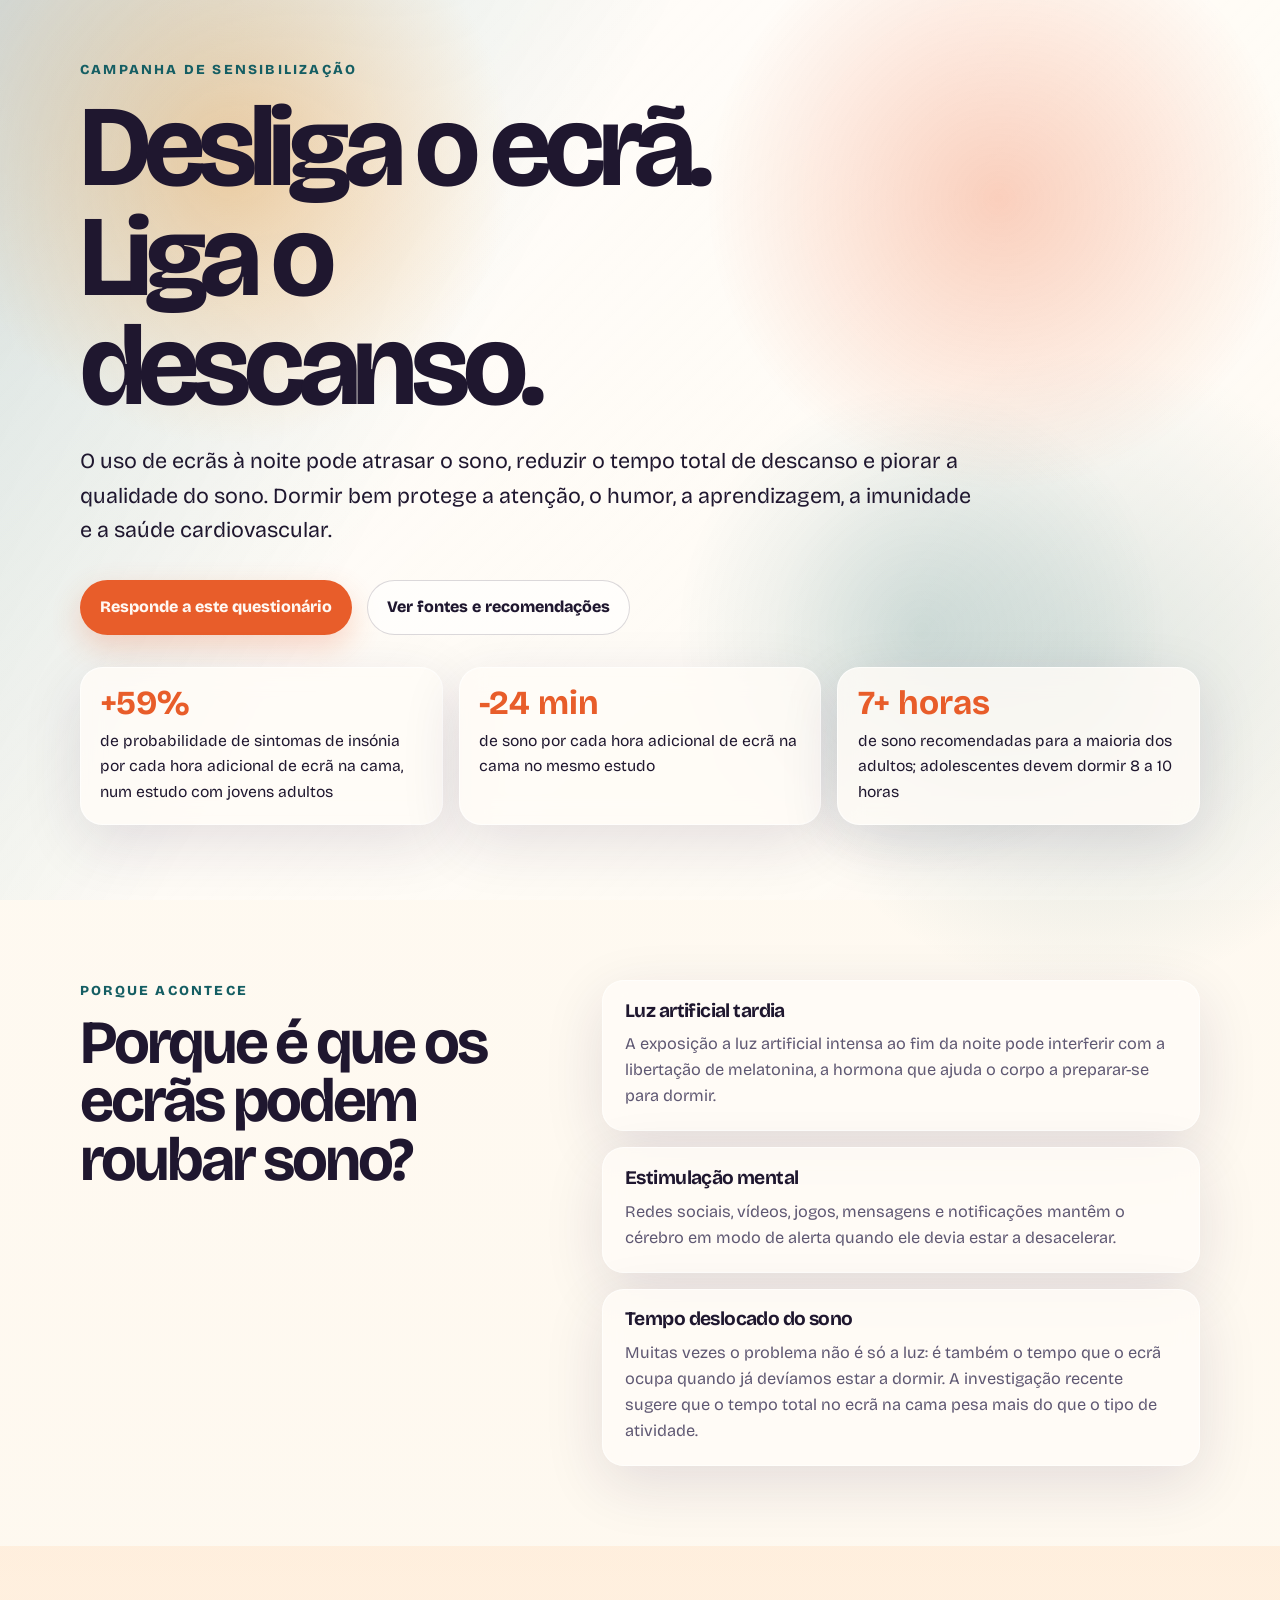
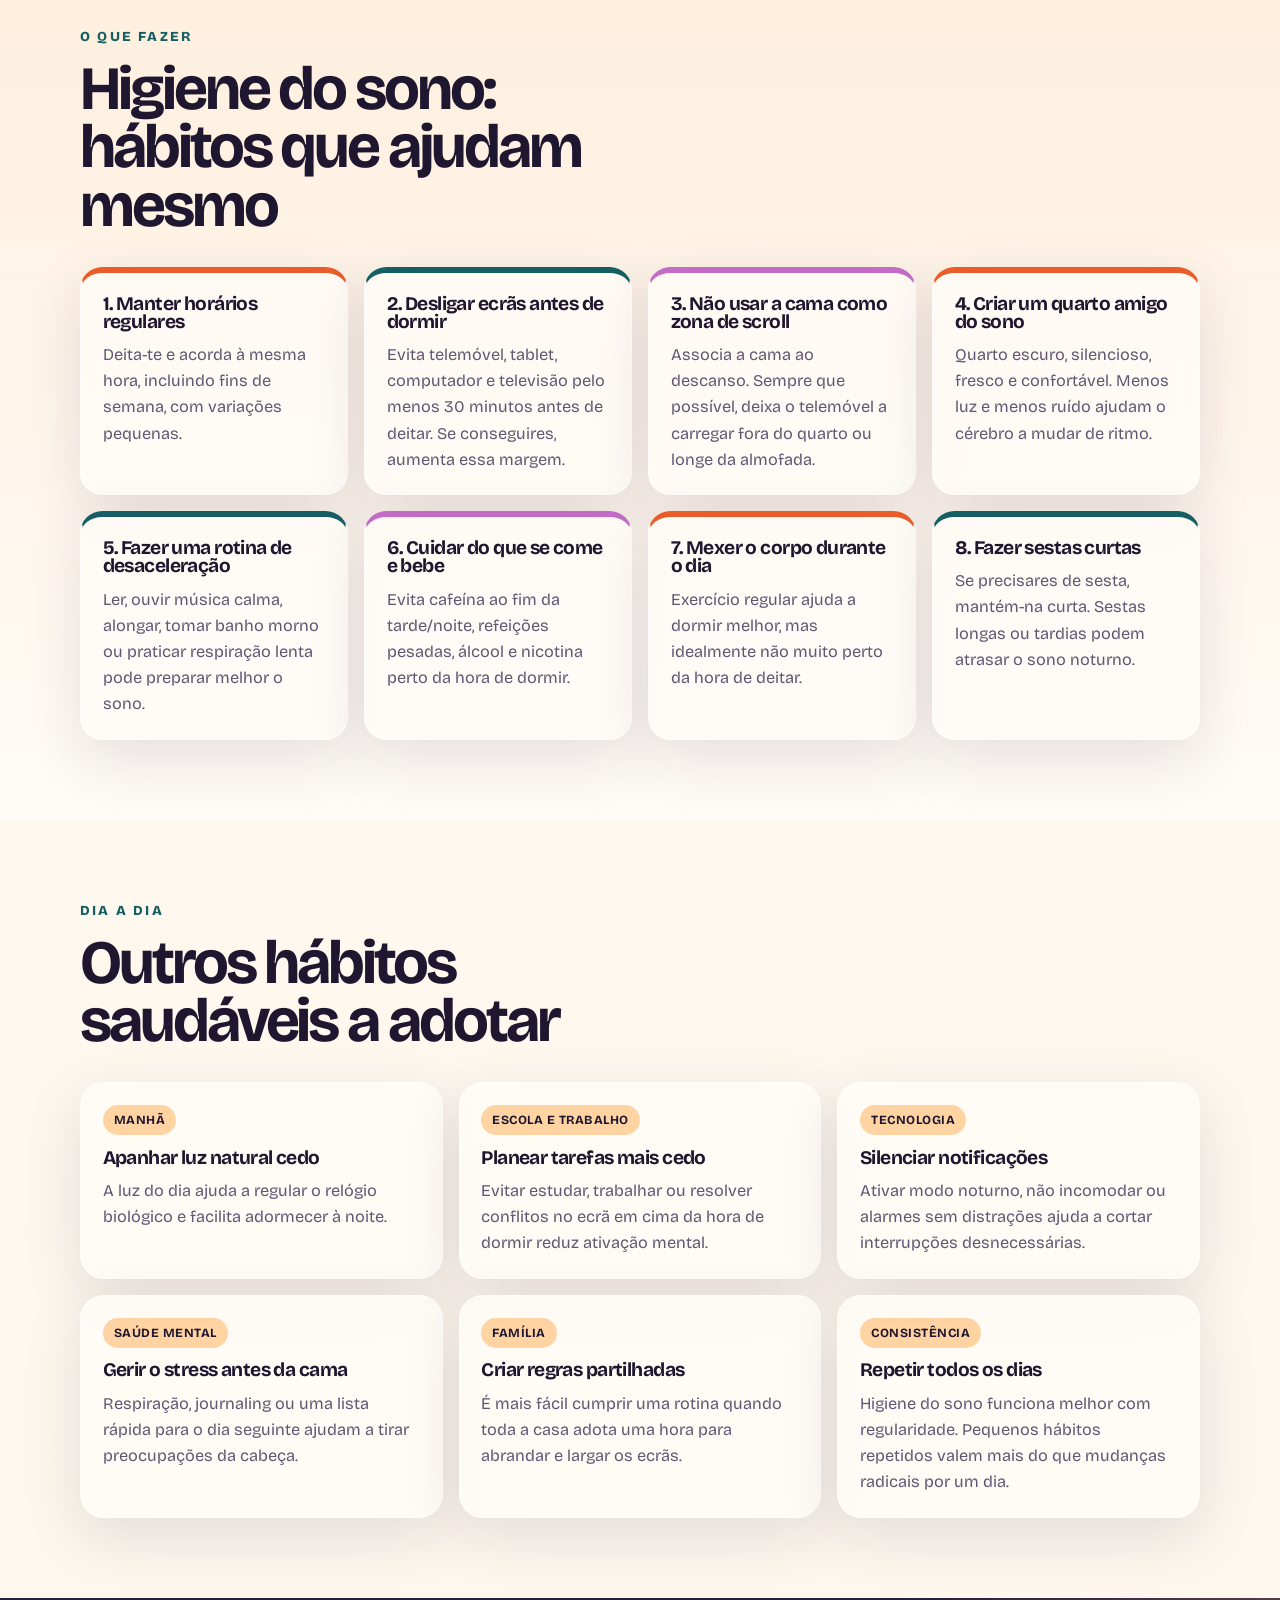
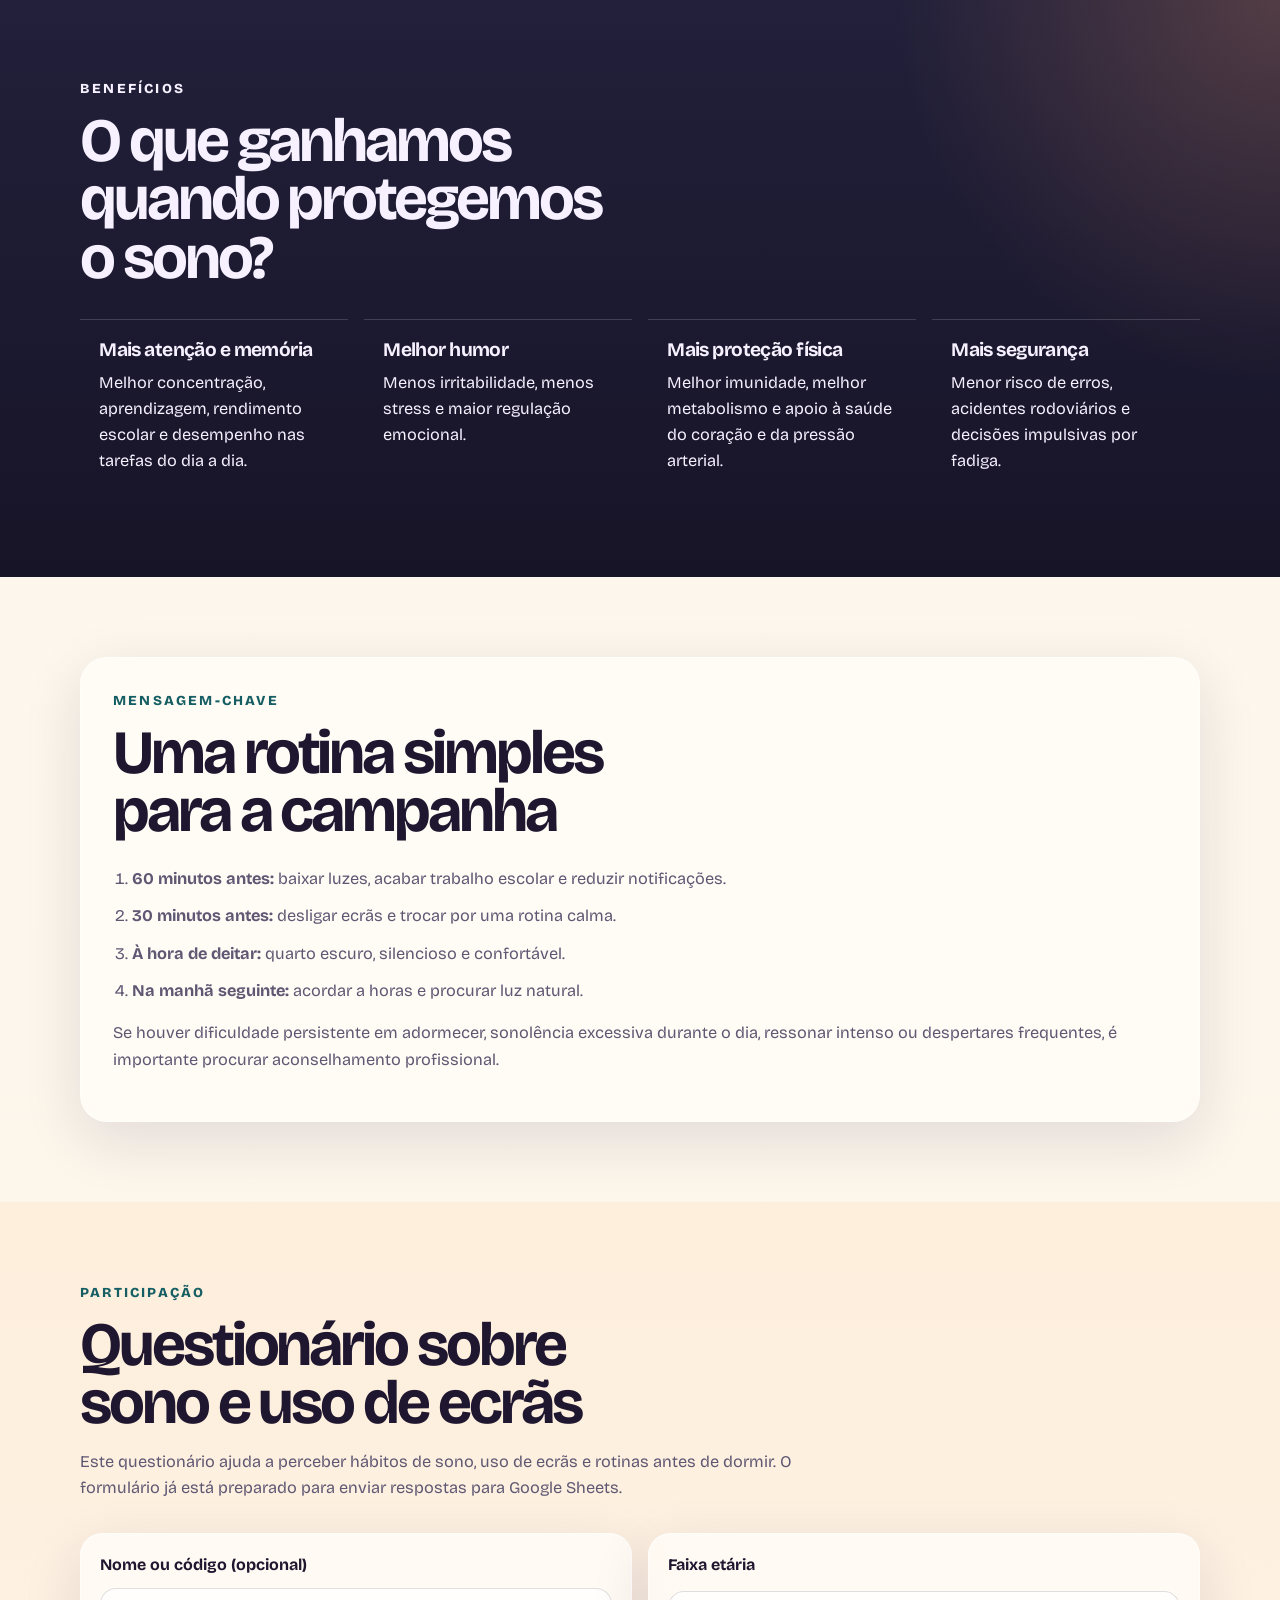
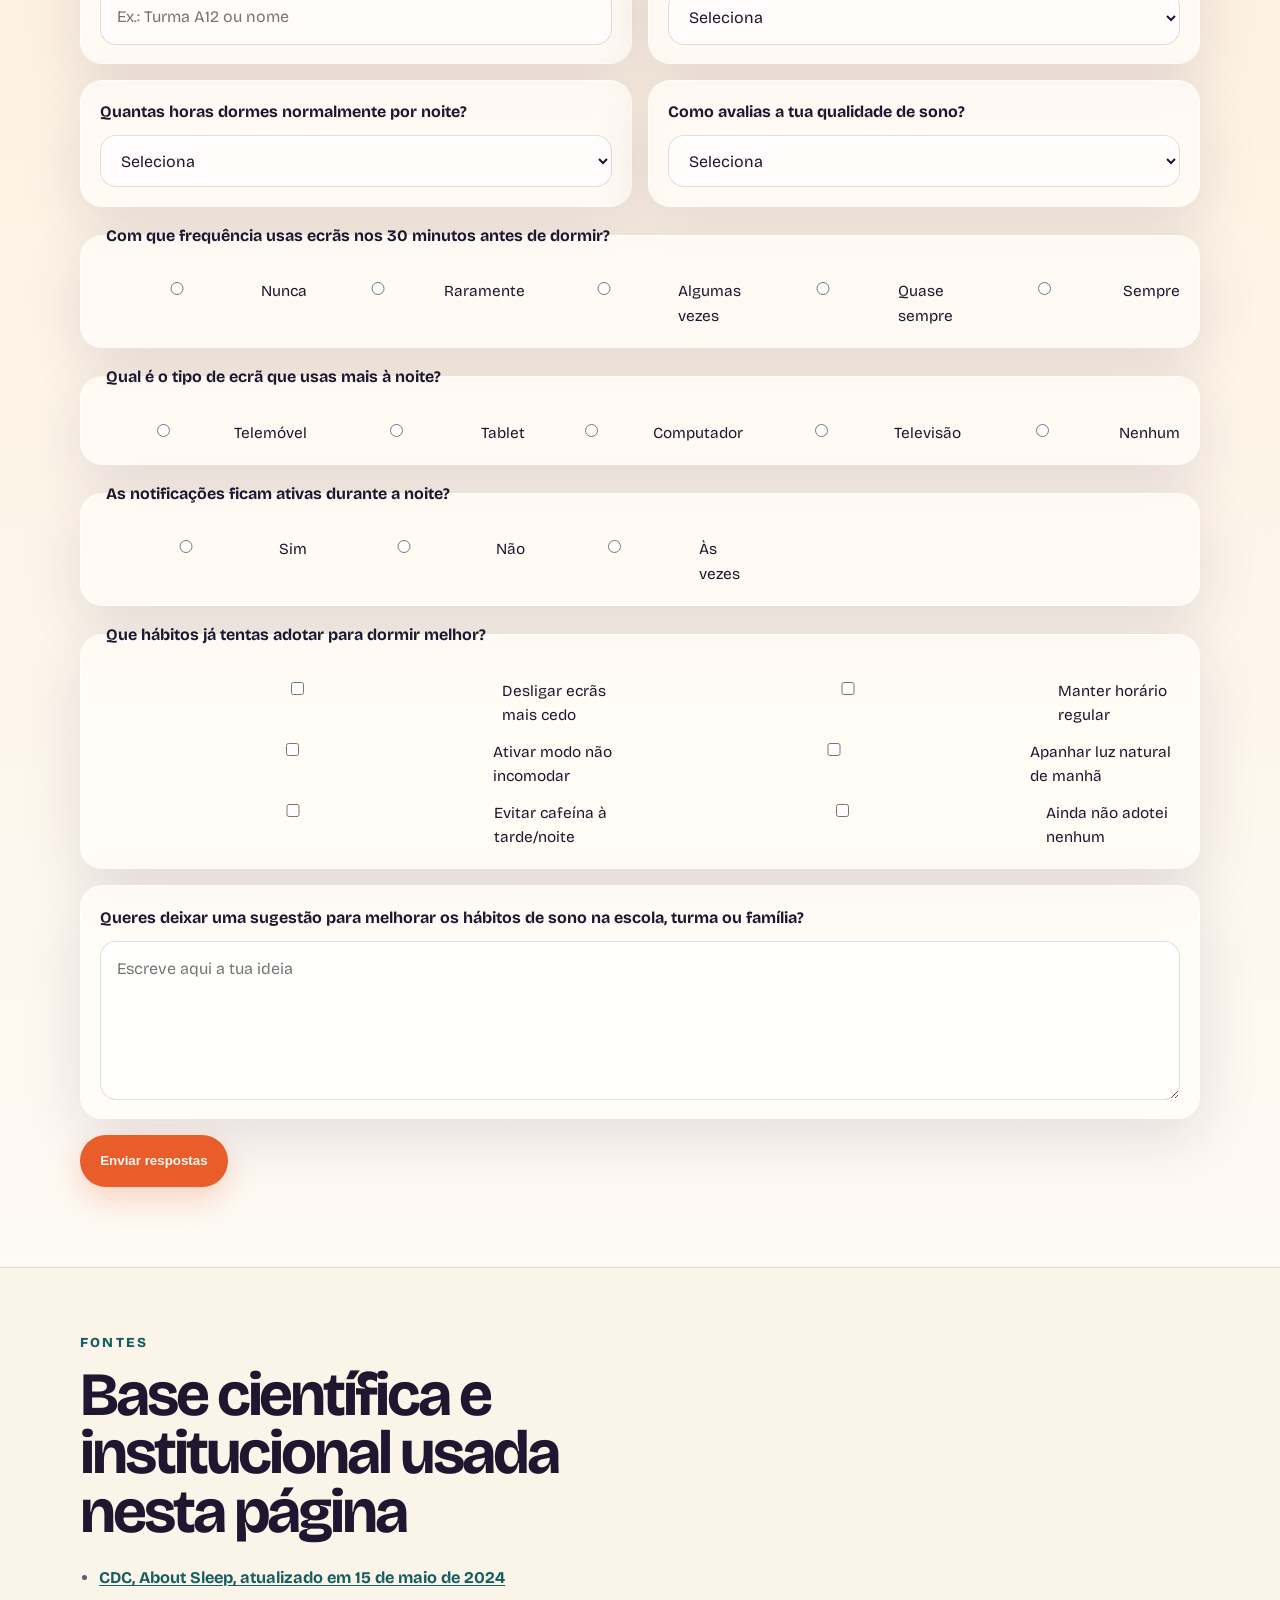
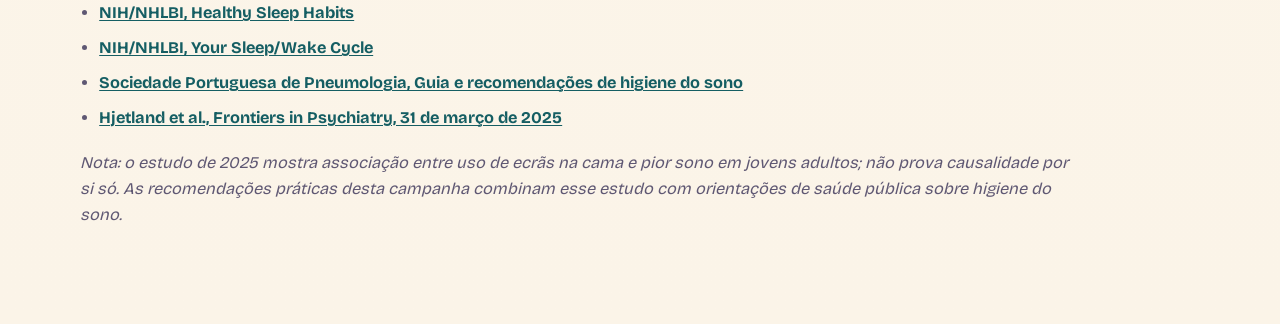
==== index.html @ 8bb9cab8 "Add files via upload" ====
<!DOCTYPE html>
<html lang="pt-PT">
<head>
  <meta charset="UTF-8">
  <meta name="viewport" content="width=device-width, initial-scale=1.0">
  <title>Privação do Sono e Uso de Ecrãs</title>
  <link rel="preconnect" href="https://fonts.googleapis.com">
  <link rel="preconnect" href="https://fonts.gstatic.com" crossorigin>
  <link href="https://fonts.googleapis.com/css2?family=Bricolage+Grotesque:wght@400;500;700;800&family=Source+Serif+4:opsz,wght@8..60,400;8..60,600&display=swap" rel="stylesheet">
  <link rel="stylesheet" href="./styles.css">
</head>
<body>
  <header class="hero">
    <div class="hero__mesh" aria-hidden="true"></div>
    <div class="wrap hero__content">
      <p class="eyebrow">Campanha de Sensibilização</p>
      <h1>Desliga o ecrã. Liga o descanso.</h1>
      <p class="hero__lead">
        O uso de ecrãs à noite pode atrasar o sono, reduzir o tempo total de descanso e piorar a qualidade do sono.
        Dormir bem protege a atenção, o humor, a aprendizagem, a imunidade e a saúde cardiovascular.
      </p>
      <div class="hero__actions">
        <a class="button button--primary" href="#questionario">Responde a este questionário</a>
        <a class="button button--ghost" href="#fontes">Ver fontes e recomendações</a>
      </div>
      <div class="hero__stats">
        <article>
          <strong>+59%</strong>
          <span>de probabilidade de sintomas de insónia por cada hora adicional de ecrã na cama, num estudo com jovens adultos</span>
        </article>
        <article>
          <strong>-24 min</strong>
          <span>de sono por cada hora adicional de ecrã na cama no mesmo estudo</span>
        </article>
        <article>
          <strong>7+ horas</strong>
          <span>de sono recomendadas para a maioria dos adultos; adolescentes devem dormir 8 a 10 horas</span>
        </article>
      </div>
    </div>
  </header>

  <main>
    <section class="section">
      <div class="wrap grid grid--2">
        <div>
          <p class="eyebrow">Porque acontece</p>
          <h2>Porque é que os ecrãs podem roubar sono?</h2>
        </div>
        <div class="stack">
          <div class="note">
            <h3>Luz artificial tardia</h3>
            <p>
              A exposição a luz artificial intensa ao fim da noite pode interferir com a libertação de melatonina,
              a hormona que ajuda o corpo a preparar-se para dormir.
            </p>
          </div>
          <div class="note">
            <h3>Estimulação mental</h3>
            <p>
              Redes sociais, vídeos, jogos, mensagens e notificações mantêm o cérebro em modo de alerta quando ele devia
              estar a desacelerar.
            </p>
          </div>
          <div class="note">
            <h3>Tempo deslocado do sono</h3>
            <p>
              Muitas vezes o problema não é só a luz: é também o tempo que o ecrã ocupa quando já devíamos estar a dormir.
              A investigação recente sugere que o tempo total no ecrã na cama pesa mais do que o tipo de atividade.
            </p>
          </div>
        </div>
      </div>
    </section>

    <section class="section section--tint">
      <div class="wrap">
        <p class="eyebrow">O que fazer</p>
        <h2>Higiene do sono: hábitos que ajudam mesmo</h2>
        <div class="cards">
          <article class="card">
            <h3>1. Manter horários regulares</h3>
            <p>Deita-te e acorda à mesma hora, incluindo fins de semana, com variações pequenas.</p>
          </article>
          <article class="card">
            <h3>2. Desligar ecrãs antes de dormir</h3>
            <p>Evita telemóvel, tablet, computador e televisão pelo menos 30 minutos antes de deitar. Se conseguires, aumenta essa margem.</p>
          </article>
          <article class="card">
            <h3>3. Não usar a cama como zona de scroll</h3>
            <p>Associa a cama ao descanso. Sempre que possível, deixa o telemóvel a carregar fora do quarto ou longe da almofada.</p>
          </article>
          <article class="card">
            <h3>4. Criar um quarto amigo do sono</h3>
            <p>Quarto escuro, silencioso, fresco e confortável. Menos luz e menos ruído ajudam o cérebro a mudar de ritmo.</p>
          </article>
          <article class="card">
            <h3>5. Fazer uma rotina de desaceleração</h3>
            <p>Ler, ouvir música calma, alongar, tomar banho morno ou praticar respiração lenta pode preparar melhor o sono.</p>
          </article>
          <article class="card">
            <h3>6. Cuidar do que se come e bebe</h3>
            <p>Evita cafeína ao fim da tarde/noite, refeições pesadas, álcool e nicotina perto da hora de dormir.</p>
          </article>
          <article class="card">
            <h3>7. Mexer o corpo durante o dia</h3>
            <p>Exercício regular ajuda a dormir melhor, mas idealmente não muito perto da hora de deitar.</p>
          </article>
          <article class="card">
            <h3>8. Fazer sestas curtas</h3>
            <p>Se precisares de sesta, mantém-na curta. Sestas longas ou tardias podem atrasar o sono noturno.</p>
          </article>
        </div>
      </div>
    </section>

    <section class="section">
      <div class="wrap">
        <p class="eyebrow">Dia a dia</p>
        <h2>Outros hábitos saudáveis a adotar</h2>
        <div class="habit-grid">
          <article class="habit">
            <span class="habit__tag">Manhã</span>
            <h3>Apanhar luz natural cedo</h3>
            <p>A luz do dia ajuda a regular o relógio biológico e facilita adormecer à noite.</p>
          </article>
          <article class="habit">
            <span class="habit__tag">Escola e trabalho</span>
            <h3>Planear tarefas mais cedo</h3>
            <p>Evitar estudar, trabalhar ou resolver conflitos no ecrã em cima da hora de dormir reduz ativação mental.</p>
          </article>
          <article class="habit">
            <span class="habit__tag">Tecnologia</span>
            <h3>Silenciar notificações</h3>
            <p>Ativar modo noturno, não incomodar ou alarmes sem distrações ajuda a cortar interrupções desnecessárias.</p>
          </article>
          <article class="habit">
            <span class="habit__tag">Saúde mental</span>
            <h3>Gerir o stress antes da cama</h3>
            <p>Respiração, journaling ou uma lista rápida para o dia seguinte ajudam a tirar preocupações da cabeça.</p>
          </article>
          <article class="habit">
            <span class="habit__tag">Família</span>
            <h3>Criar regras partilhadas</h3>
            <p>É mais fácil cumprir uma rotina quando toda a casa adota uma hora para abrandar e largar os ecrãs.</p>
          </article>
          <article class="habit">
            <span class="habit__tag">Consistência</span>
            <h3>Repetir todos os dias</h3>
            <p>Higiene do sono funciona melhor com regularidade. Pequenos hábitos repetidos valem mais do que mudanças radicais por um dia.</p>
          </article>
        </div>
      </div>
    </section>

    <section class="section section--dark">
      <div class="wrap">
        <p class="eyebrow">Benefícios</p>
        <h2>O que ganhamos quando protegemos o sono?</h2>
        <div class="benefits">
          <article>
            <h3>Mais atenção e memória</h3>
            <p>Melhor concentração, aprendizagem, rendimento escolar e desempenho nas tarefas do dia a dia.</p>
          </article>
          <article>
            <h3>Melhor humor</h3>
            <p>Menos irritabilidade, menos stress e maior regulação emocional.</p>
          </article>
          <article>
            <h3>Mais proteção física</h3>
            <p>Melhor imunidade, melhor metabolismo e apoio à saúde do coração e da pressão arterial.</p>
          </article>
          <article>
            <h3>Mais segurança</h3>
            <p>Menor risco de erros, acidentes rodoviários e decisões impulsivas por fadiga.</p>
          </article>
        </div>
      </div>
    </section>

    <section class="section">
      <div class="wrap campaign-box">
        <div>
          <p class="eyebrow">Mensagem-chave</p>
          <h2>Uma rotina simples para a campanha</h2>
        </div>
        <ol class="steps">
          <li><strong>60 minutos antes:</strong> baixar luzes, acabar trabalho escolar e reduzir notificações.</li>
          <li><strong>30 minutos antes:</strong> desligar ecrãs e trocar por uma rotina calma.</li>
          <li><strong>À hora de deitar:</strong> quarto escuro, silencioso e confortável.</li>
          <li><strong>Na manhã seguinte:</strong> acordar a horas e procurar luz natural.</li>
        </ol>
        <p class="campaign-box__footer">
          Se houver dificuldade persistente em adormecer, sonolência excessiva durante o dia, ressonar intenso ou despertares frequentes,
          é importante procurar aconselhamento profissional.
        </p>
      </div>
    </section>

    <section class="section section--tint" id="questionario">
      <div class="wrap">
        <p class="eyebrow">Participação</p>
        <h2>Questionário sobre sono e uso de ecrãs</h2>
        <p class="form-intro">
          Este questionário ajuda a perceber hábitos de sono, uso de ecrãs e rotinas antes de dormir.
          O formulário já está preparado para enviar respostas para Google Sheets.
        </p>

        <form class="survey-form" id="survey-form">
          <div class="field-grid">
            <label class="field">
              <span>Nome ou código (opcional)</span>
              <input type="text" name="identificacao" placeholder="Ex.: Turma A12 ou nome">
            </label>

            <label class="field">
              <span>Faixa etária</span>
              <select name="faixa_etaria" required>
                <option value="">Seleciona</option>
                <option value="10-13">10-13 anos</option>
                <option value="14-17">14-17 anos</option>
                <option value="18-24">18-24 anos</option>
                <option value="25+">25 ou mais</option>
              </select>
            </label>
          </div>

          <div class="field-grid">
            <label class="field">
              <span>Quantas horas dormes normalmente por noite?</span>
              <select name="horas_sono" required>
                <option value="">Seleciona</option>
                <option value="menos de 6">Menos de 6 horas</option>
                <option value="6-7">6 a 7 horas</option>
                <option value="7-8">7 a 8 horas</option>
                <option value="8-10">8 a 10 horas</option>
                <option value="mais de 10">Mais de 10 horas</option>
              </select>
            </label>

            <label class="field">
              <span>Como avalias a tua qualidade de sono?</span>
              <select name="qualidade_sono" required>
                <option value="">Seleciona</option>
                <option value="muito boa">Muito boa</option>
                <option value="boa">Boa</option>
                <option value="regular">Regular</option>
                <option value="má">Má</option>
                <option value="muito má">Muito má</option>
              </select>
            </label>
          </div>

          <fieldset class="field fieldset">
            <legend>Com que frequência usas ecrãs nos 30 minutos antes de dormir?</legend>
            <div class="option-row">
              <label><input type="radio" name="ecras_antes_dormir" value="nunca" required> Nunca</label>
              <label><input type="radio" name="ecras_antes_dormir" value="raramente"> Raramente</label>
              <label><input type="radio" name="ecras_antes_dormir" value="algumas vezes"> Algumas vezes</label>
              <label><input type="radio" name="ecras_antes_dormir" value="quase sempre"> Quase sempre</label>
              <label><input type="radio" name="ecras_antes_dormir" value="sempre"> Sempre</label>
            </div>
          </fieldset>

          <fieldset class="field fieldset">
            <legend>Qual é o tipo de ecrã que usas mais à noite?</legend>
            <div class="option-row">
              <label><input type="radio" name="tipo_ecra_noite" value="telemovel" required> Telemóvel</label>
              <label><input type="radio" name="tipo_ecra_noite" value="tablet"> Tablet</label>
              <label><input type="radio" name="tipo_ecra_noite" value="computador"> Computador</label>
              <label><input type="radio" name="tipo_ecra_noite" value="televisao"> Televisão</label>
              <label><input type="radio" name="tipo_ecra_noite" value="nenhum"> Nenhum</label>
            </div>
          </fieldset>

          <fieldset class="field fieldset">
            <legend>As notificações ficam ativas durante a noite?</legend>
            <div class="option-row">
              <label><input type="radio" name="notificacoes_noite" value="sim" required> Sim</label>
              <label><input type="radio" name="notificacoes_noite" value="nao"> Não</label>
              <label><input type="radio" name="notificacoes_noite" value="as vezes"> Às vezes</label>
            </div>
          </fieldset>

          <fieldset class="field fieldset">
            <legend>Que hábitos já tentas adotar para dormir melhor?</legend>
            <div class="option-grid">
              <label><input type="checkbox" name="habitos_positivos" value="desligar ecras cedo"> Desligar ecrãs mais cedo</label>
              <label><input type="checkbox" name="habitos_positivos" value="horario regular"> Manter horário regular</label>
              <label><input type="checkbox" name="habitos_positivos" value="modo nao incomodar"> Ativar modo não incomodar</label>
              <label><input type="checkbox" name="habitos_positivos" value="luz natural de manha"> Apanhar luz natural de manhã</label>
              <label><input type="checkbox" name="habitos_positivos" value="evitar cafeina tarde"> Evitar cafeína à tarde/noite</label>
              <label><input type="checkbox" name="habitos_positivos" value="nenhum ainda"> Ainda não adotei nenhum</label>
            </div>
          </fieldset>

          <label class="field">
            <span>Queres deixar uma sugestão para melhorar os hábitos de sono na escola, turma ou família?</span>
            <textarea name="sugestao" rows="5" placeholder="Escreve aqui a tua ideia"></textarea>
          </label>

          <div class="form-actions">
            <button class="button button--primary" type="submit">Enviar respostas</button>
            <p class="form-status" id="form-status" aria-live="polite"></p>
          </div>
        </form>
      </div>
    </section>

    <section class="section section--sources" id="fontes">
      <div class="wrap">
        <p class="eyebrow">Fontes</p>
        <h2>Base científica e institucional usada nesta página</h2>
        <ul class="sources">
          <li><a href="https://www.cdc.gov/sleep/about/index.html" target="_blank" rel="noreferrer">CDC, About Sleep, atualizado em 15 de maio de 2024</a></li>
          <li><a href="https://www.nhlbi.nih.gov/health/sleep-deprivation/healthy-sleep-habits" target="_blank" rel="noreferrer">NIH/NHLBI, Healthy Sleep Habits</a></li>
          <li><a href="https://www.nhlbi.nih.gov/health/sleep/sleep-wake-cycle" target="_blank" rel="noreferrer">NIH/NHLBI, Your Sleep/Wake Cycle</a></li>
          <li><a href="https://www.sppneumologia.pt/noticias/sociedade-portuguesa-de-pneumologia-lanca-desafio-no-dia-mundial-do-sono-faca-do-sono-uma-prioridade" target="_blank" rel="noreferrer">Sociedade Portuguesa de Pneumologia, Guia e recomendações de higiene do sono</a></li>
          <li><a href="https://www.frontiersin.org/journals/psychiatry/articles/10.3389/fpsyt.2025.1548273/full" target="_blank" rel="noreferrer">Hjetland et al., Frontiers in Psychiatry, 31 de março de 2025</a></li>
        </ul>
        <p class="sources__note">
          Nota: o estudo de 2025 mostra associação entre uso de ecrãs na cama e pior sono em jovens adultos; não prova causalidade por si só.
          As recomendações práticas desta campanha combinam esse estudo com orientações de saúde pública sobre higiene do sono.
        </p>
      </div>
    </section>
  </main>
  <script src="./script.js"></script>
</body>
</html>
---- styles.css ----
:root {
  --bg: #fbf4e8;
  --paper: rgba(255, 252, 247, 0.82);
  --ink: #1f172f;
  --muted: #5f5873;
  --accent: #e85d2a;
  --accent-soft: #ffd3a2;
  --leaf: #155e63;
  --leaf-soft: #b8ead7;
  --night: #171428;
  --night-soft: #22203a;
  --line: rgba(31, 23, 47, 0.12);
  --shadow: 0 18px 60px rgba(41, 26, 74, 0.12);
}

* {
  box-sizing: border-box;
}

html {
  scroll-behavior: smooth;
}

body {
  margin: 0;
  background:
    radial-gradient(circle at top left, rgba(232, 93, 42, 0.18), transparent 24rem),
    radial-gradient(circle at 85% 10%, rgba(21, 94, 99, 0.18), transparent 20rem),
    linear-gradient(180deg, #fffaf2 0%, var(--bg) 100%);
  color: var(--ink);
  font-family: "Bricolage Grotesque", "Trebuchet MS", sans-serif;
  line-height: 1.6;
}

a {
  color: inherit;
}

.wrap {
  width: min(1120px, calc(100% - 2rem));
  margin: 0 auto;
}

.hero {
  position: relative;
  overflow: hidden;
  min-height: 100vh;
  display: flex;
  align-items: center;
  padding: 3rem 0 4rem;
}

.hero__mesh {
  position: absolute;
  inset: 0;
  background:
    linear-gradient(120deg, rgba(21, 94, 99, 0.18), transparent 38%),
    radial-gradient(circle at 18% 18%, rgba(255, 211, 162, 0.9), transparent 22%),
    radial-gradient(circle at 78% 22%, rgba(232, 93, 42, 0.28), transparent 24%),
    radial-gradient(circle at 72% 70%, rgba(21, 94, 99, 0.16), transparent 22%),
    linear-gradient(135deg, rgba(255, 255, 255, 0.58), rgba(255, 255, 255, 0.16));
  filter: saturate(1.05);
}

.hero__content {
  position: relative;
  z-index: 1;
}

.eyebrow {
  margin: 0 0 0.75rem;
  color: var(--leaf);
  font-size: 0.86rem;
  font-weight: 800;
  letter-spacing: 0.16em;
  text-transform: uppercase;
}

h1,
h2,
h3 {
  margin: 0;
  line-height: 0.95;
}

h1 {
  max-width: 10ch;
  font-size: clamp(3.6rem, 9vw, 7.8rem);
  letter-spacing: -0.06em;
}

h2 {
  max-width: 14ch;
  font-size: clamp(2rem, 4.8vw, 4.2rem);
  letter-spacing: -0.05em;
}

h3 {
  font-size: 1.2rem;
  letter-spacing: -0.03em;
}

.hero__lead,
.campaign-box__footer,
.sources__note,
p,
li {
  font-size: 1.02rem;
  color: var(--muted);
}

.hero__lead {
  max-width: 56rem;
  margin: 1.4rem 0 2rem;
  font-size: clamp(1.08rem, 2vw, 1.35rem);
  color: var(--ink);
}

.hero__actions,
.form-actions {
  display: flex;
  flex-wrap: wrap;
  gap: 0.9rem;
  align-items: center;
}

.hero__actions {
  margin: 0 0 2rem;
}

.button {
  display: inline-flex;
  align-items: center;
  justify-content: center;
  min-height: 3.25rem;
  padding: 0.85rem 1.2rem;
  border: 1px solid transparent;
  border-radius: 999px;
  font-weight: 800;
  text-decoration: none;
  transition: transform 180ms ease, background-color 180ms ease, border-color 180ms ease;
}

.button:hover {
  transform: translateY(-2px);
}

.button--primary {
  background: var(--accent);
  color: #fff8f2;
  box-shadow: 0 12px 30px rgba(232, 93, 42, 0.24);
}

.button--ghost {
  border-color: rgba(31, 23, 47, 0.16);
  background: rgba(255, 255, 255, 0.58);
  color: var(--ink);
}

.hero__stats {
  display: grid;
  grid-template-columns: repeat(3, minmax(0, 1fr));
  gap: 1rem;
}

.hero__stats article,
.note,
.card,
.habit,
.campaign-box {
  backdrop-filter: blur(12px);
  background: var(--paper);
  border: 1px solid rgba(255, 255, 255, 0.65);
  box-shadow: var(--shadow);
}

.hero__stats article {
  padding: 1.2rem;
  border-radius: 1.4rem;
}

.hero__stats strong {
  display: block;
  margin-bottom: 0.45rem;
  color: var(--accent);
  font-size: 2.1rem;
  line-height: 1;
}

.hero__stats span {
  color: var(--ink);
  font-size: 0.98rem;
}

.section {
  padding: 5rem 0;
}

.section--tint {
  background:
    linear-gradient(180deg, rgba(255, 212, 166, 0.32), rgba(255, 255, 255, 0)),
    linear-gradient(180deg, rgba(255, 255, 255, 0.5), rgba(255, 255, 255, 0.5));
}

.section--dark {
  background:
    radial-gradient(circle at top right, rgba(255, 163, 109, 0.22), transparent 24rem),
    linear-gradient(180deg, var(--night-soft), var(--night));
}

.section--dark .eyebrow,
.section--dark h2,
.section--dark h3,
.section--dark p {
  color: #f6f0ff;
}

.section--sources {
  padding-top: 4rem;
  border-top: 1px solid var(--line);
}

.grid {
  display: grid;
  gap: 2rem;
}

.grid--2 {
  grid-template-columns: 0.9fr 1.1fr;
  align-items: start;
}

.stack {
  display: grid;
  gap: 1rem;
}

.note {
  padding: 1.3rem 1.4rem;
  border-radius: 1.35rem;
}

.note p,
.card p,
.habit p,
.benefits p {
  margin: 0.7rem 0 0;
}

.cards {
  display: grid;
  grid-template-columns: repeat(4, minmax(0, 1fr));
  gap: 1rem;
  margin-top: 2rem;
}

.card {
  padding: 1.35rem;
  border-radius: 1.4rem;
  min-height: 100%;
}

.card:nth-child(3n + 1) {
  border-top: 6px solid var(--accent);
}

.card:nth-child(3n + 2) {
  border-top: 6px solid var(--leaf);
}

.card:nth-child(3n) {
  border-top: 6px solid #c26cc8;
}

.habit-grid,
.benefits {
  display: grid;
  gap: 1rem;
  margin-top: 2rem;
}

.habit-grid {
  grid-template-columns: repeat(3, minmax(0, 1fr));
}

.habit {
  padding: 1.35rem;
  border-radius: 1.5rem;
}

.habit__tag {
  display: inline-flex;
  align-items: center;
  gap: 0.4rem;
  margin-bottom: 0.85rem;
  padding: 0.32rem 0.7rem;
  border-radius: 999px;
  background: var(--accent-soft);
  color: var(--ink);
  font-size: 0.78rem;
  font-weight: 700;
  letter-spacing: 0.04em;
  text-transform: uppercase;
}

.benefits {
  grid-template-columns: repeat(4, minmax(0, 1fr));
}

.benefits article {
  padding: 1.3rem 1.2rem 1.4rem;
  border-top: 1px solid rgba(255, 255, 255, 0.16);
}

.benefits h3 {
  margin-bottom: 0.3rem;
}

.campaign-box {
  padding: 2rem;
  border-radius: 1.7rem;
}

.form-intro {
  max-width: 46rem;
  margin: 1rem 0 0;
}

.survey-form {
  display: grid;
  gap: 1rem;
  margin-top: 2rem;
}

.field-grid {
  display: grid;
  grid-template-columns: repeat(2, minmax(0, 1fr));
  gap: 1rem;
}

.field,
.fieldset {
  padding: 1.15rem 1.2rem;
  border-radius: 1.4rem;
  background: var(--paper);
  border: 1px solid rgba(255, 255, 255, 0.65);
  box-shadow: var(--shadow);
}

.field {
  display: grid;
  gap: 0.65rem;
}

.field span,
.fieldset legend {
  color: var(--ink);
  font-weight: 700;
}

.field input,
.field select,
.field textarea {
  width: 100%;
  padding: 0.9rem 1rem;
  border: 1px solid rgba(31, 23, 47, 0.14);
  border-radius: 1rem;
  background: rgba(255, 255, 255, 0.82);
  color: var(--ink);
  font: inherit;
}

.field input:focus,
.field select:focus,
.field textarea:focus {
  outline: 2px solid rgba(232, 93, 42, 0.3);
  border-color: rgba(232, 93, 42, 0.5);
}

.fieldset {
  margin: 0;
}

.fieldset legend {
  padding: 0 0.35rem;
}

.option-row,
.option-grid {
  display: grid;
  gap: 0.75rem;
  margin-top: 0.8rem;
}

.option-row {
  grid-template-columns: repeat(5, minmax(0, 1fr));
}

.option-grid {
  grid-template-columns: repeat(2, minmax(0, 1fr));
}

.option-row label,
.option-grid label {
  display: flex;
  gap: 0.55rem;
  align-items: flex-start;
  color: var(--ink);
  font-size: 0.96rem;
}

.form-status {
  margin: 0;
  color: var(--leaf);
  font-weight: 700;
}

.steps {
  margin: 1.6rem 0 1rem;
  padding-left: 1.2rem;
}

.steps li + li {
  margin-top: 0.7rem;
}

.sources {
  margin: 1.5rem 0 0;
  padding-left: 1.2rem;
}

.sources li + li {
  margin-top: 0.55rem;
}

.sources a {
  color: var(--leaf);
  font-weight: 700;
  text-decoration-thickness: 0.08em;
  text-underline-offset: 0.14em;
}

.sources__note {
  max-width: 62rem;
  margin-top: 1.2rem;
  font-style: italic;
}

@media (max-width: 980px) {
  .hero {
    min-height: auto;
    padding-top: 5rem;
  }

  .grid--2,
  .cards,
  .habit-grid,
  .benefits,
  .hero__stats {
    grid-template-columns: 1fr 1fr;
  }

  .field-grid,
  .option-grid,
  .option-row {
    grid-template-columns: 1fr 1fr;
  }
}

@media (max-width: 720px) {
  .section {
    padding: 3.5rem 0;
  }

  h1 {
    font-size: clamp(3rem, 17vw, 4.8rem);
  }

  h2 {
    font-size: clamp(1.9rem, 11vw, 3rem);
  }

  .grid--2,
  .cards,
  .habit-grid,
  .benefits,
  .hero__stats {
    grid-template-columns: 1fr;
  }

  .hero__lead,
  .campaign-box__footer,
  .sources__note,
  p,
  li {
    font-size: 0.98rem;
  }

  .campaign-box {
    padding: 1.4rem;
  }

  .field-grid,
  .option-grid,
  .option-row {
    grid-template-columns: 1fr;
  }

  .button {
    width: 100%;
  }
}
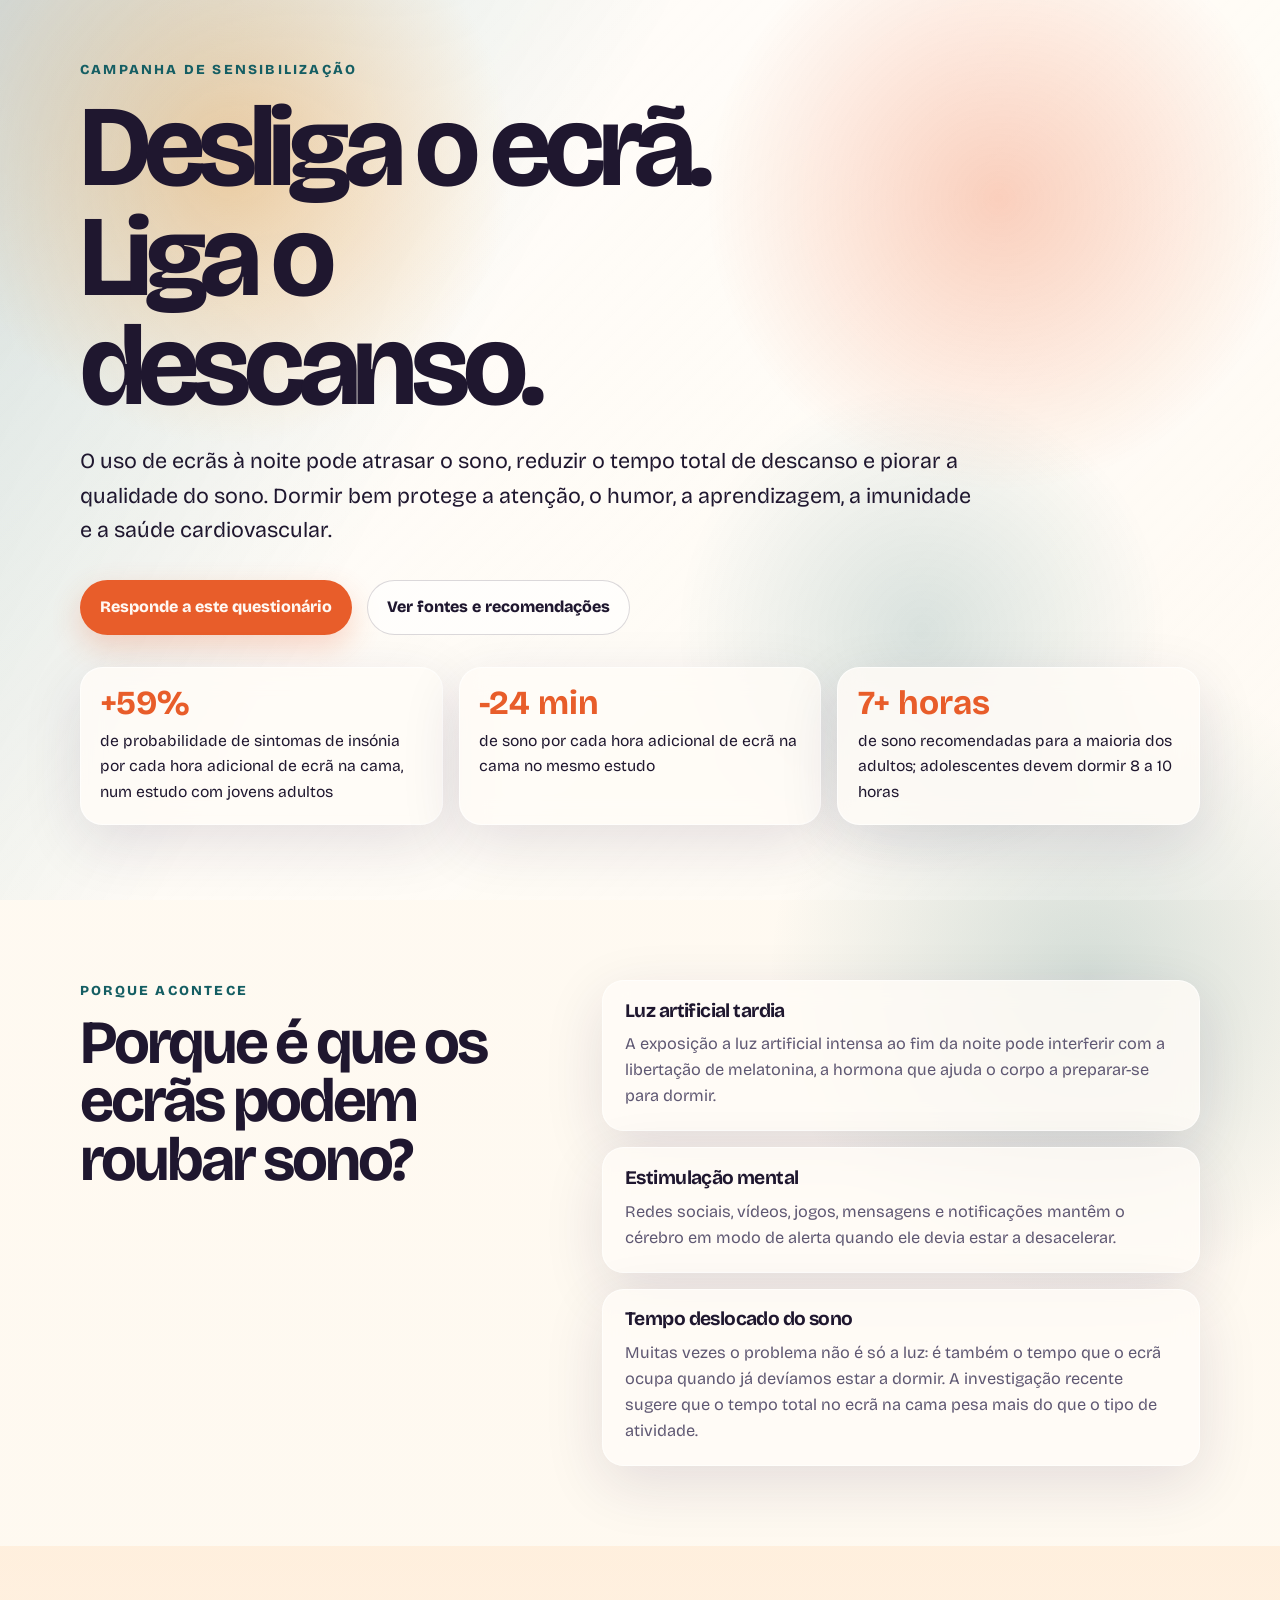
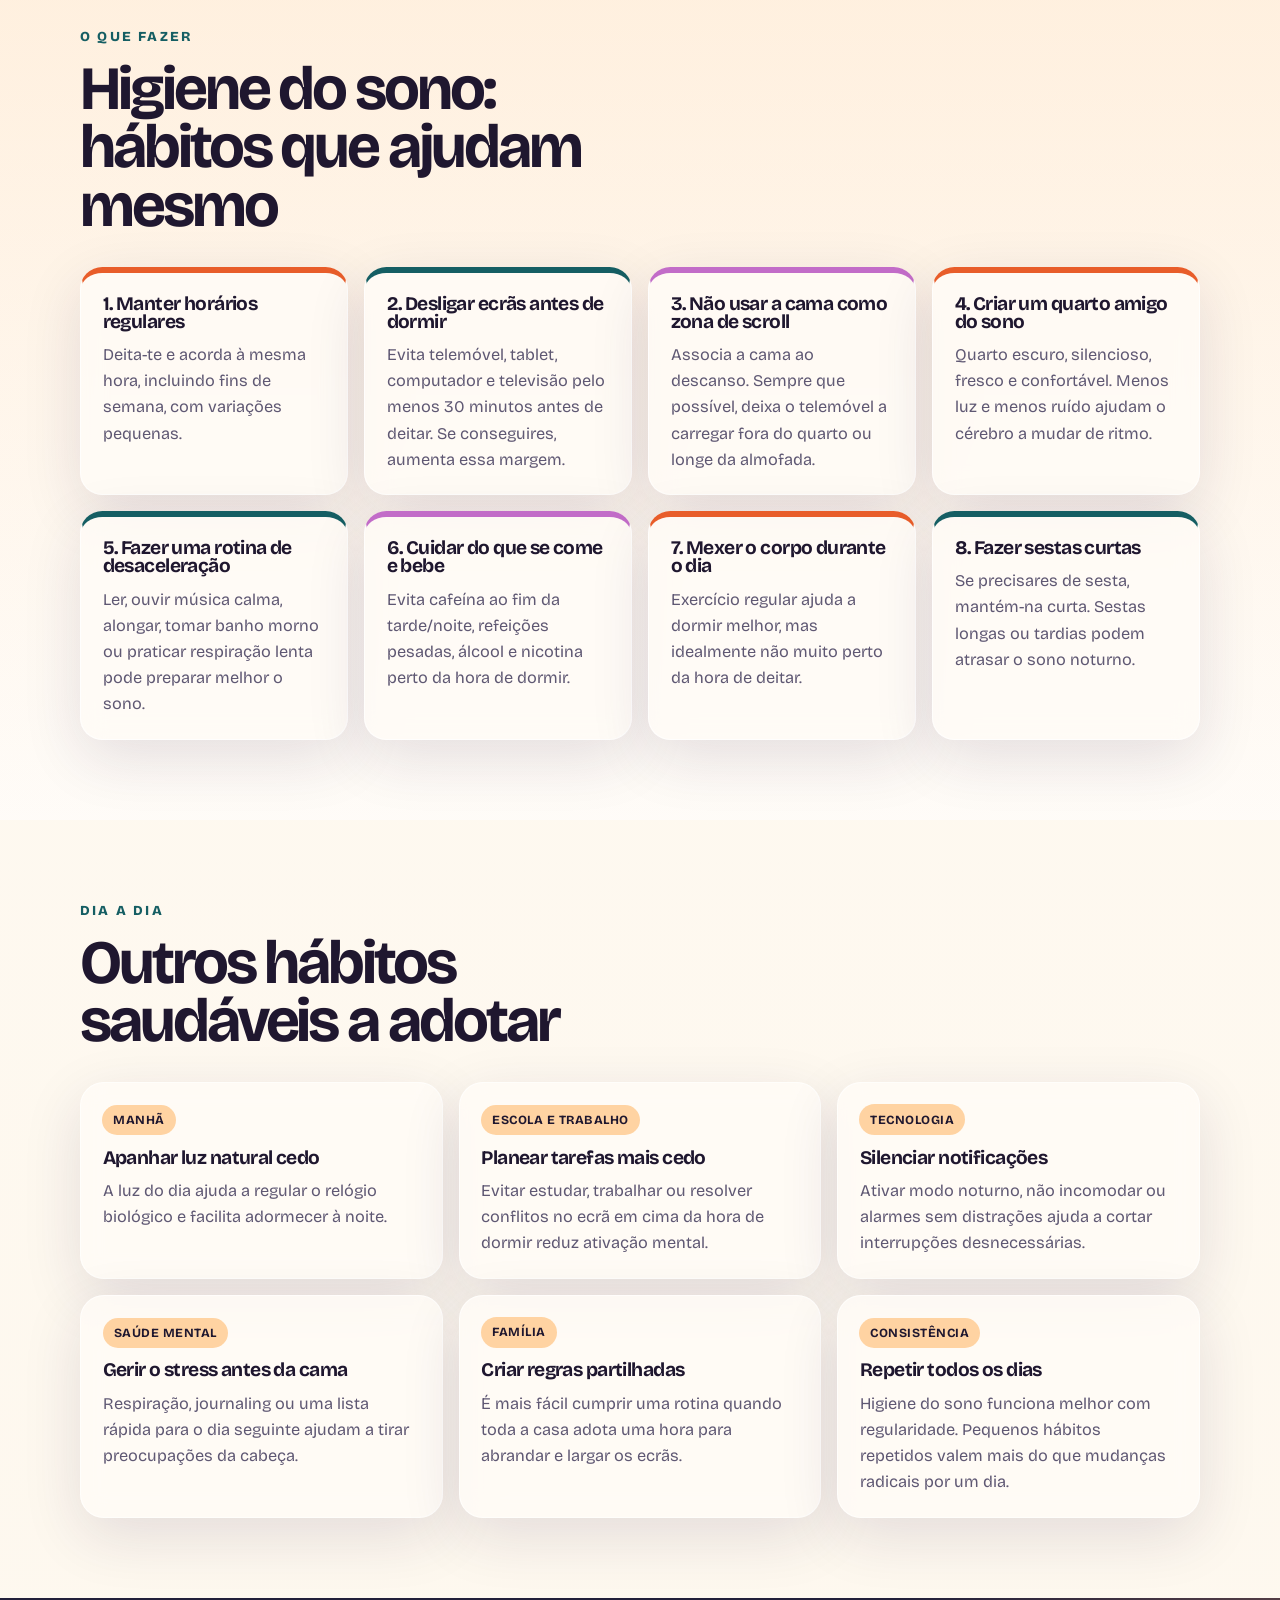
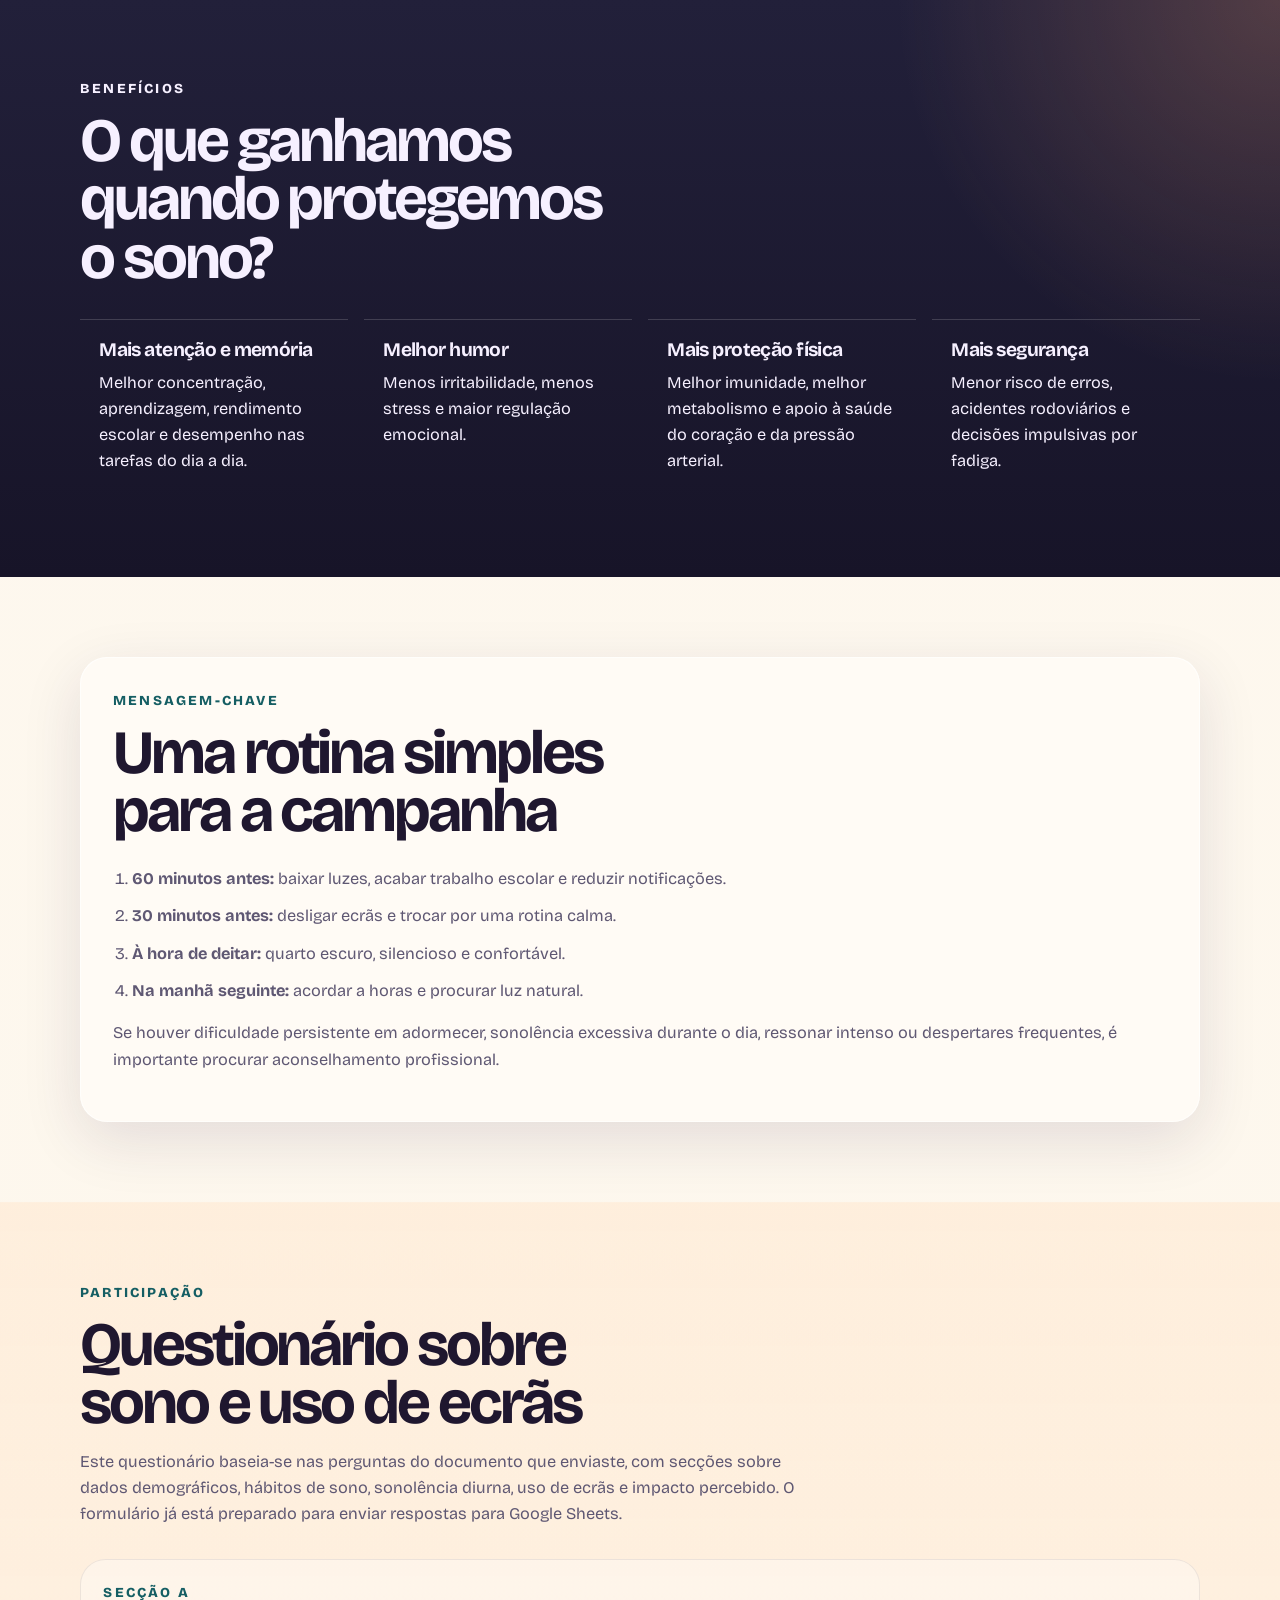
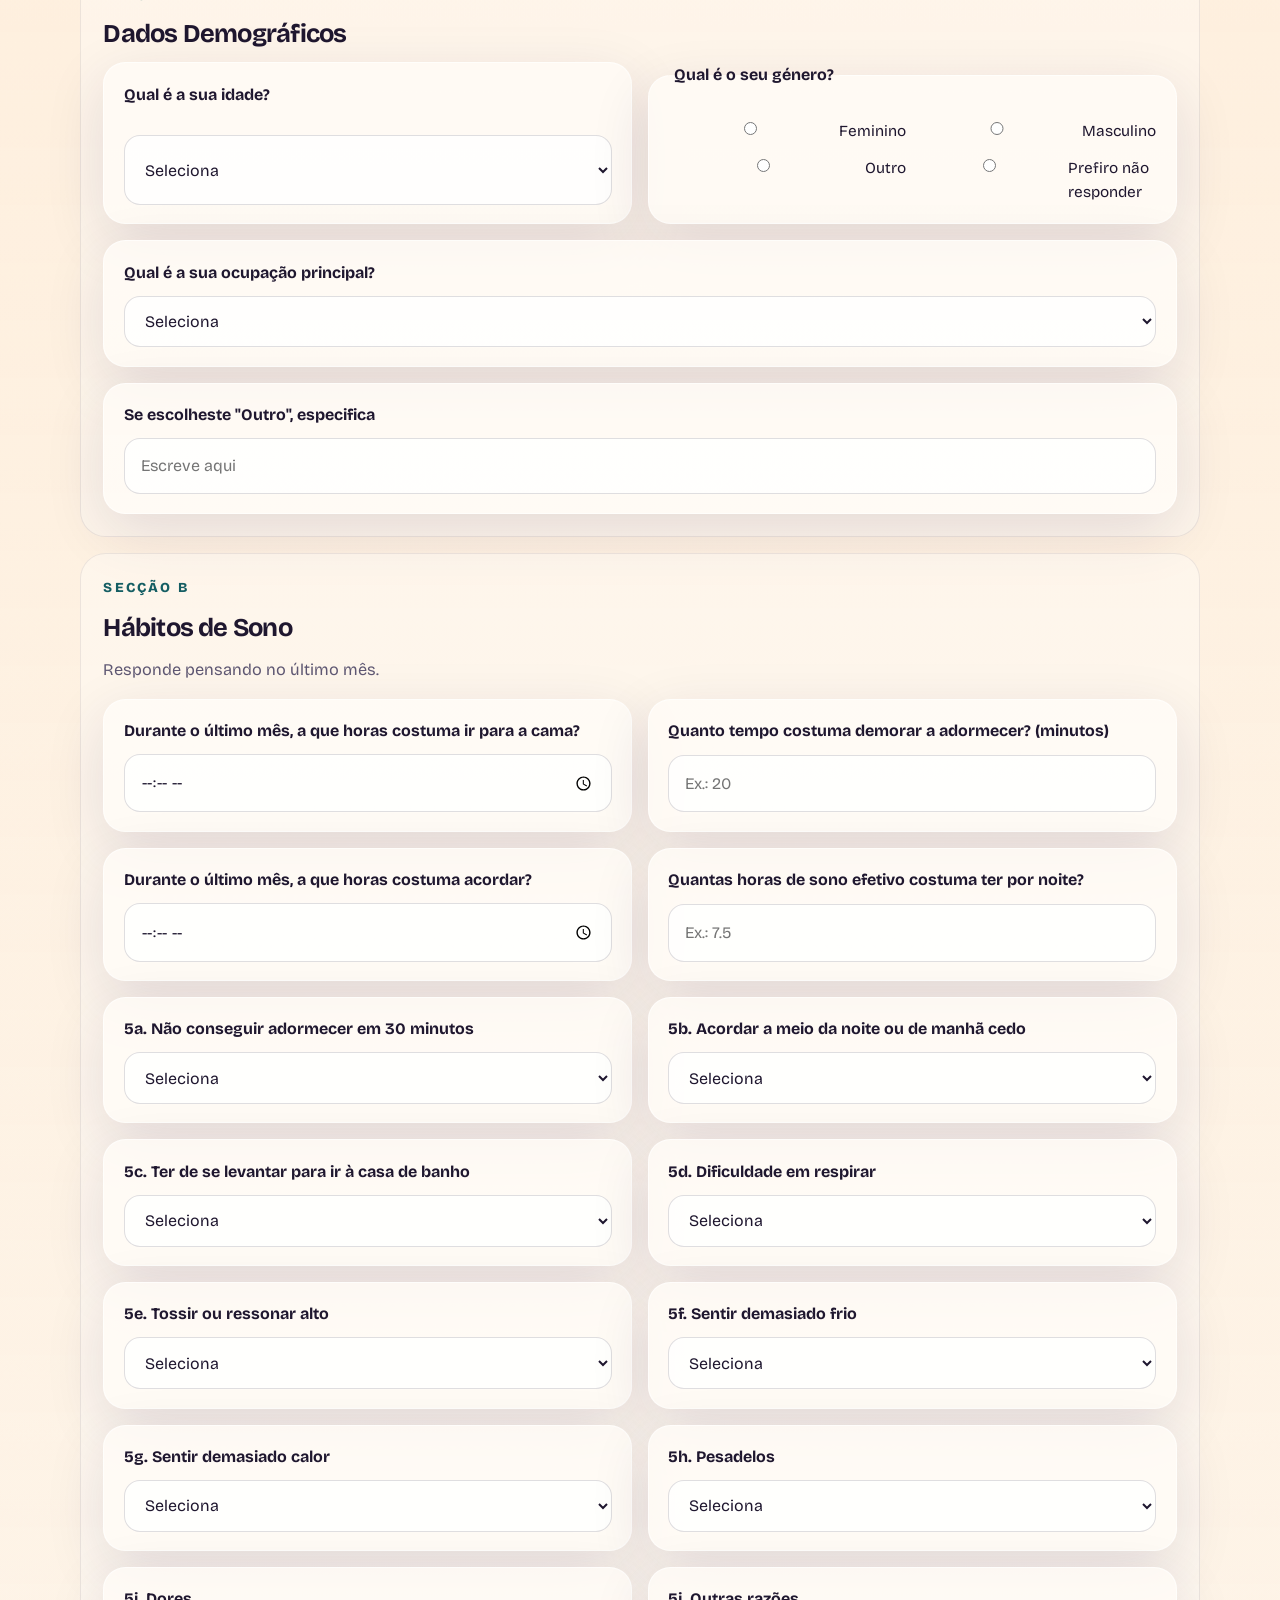
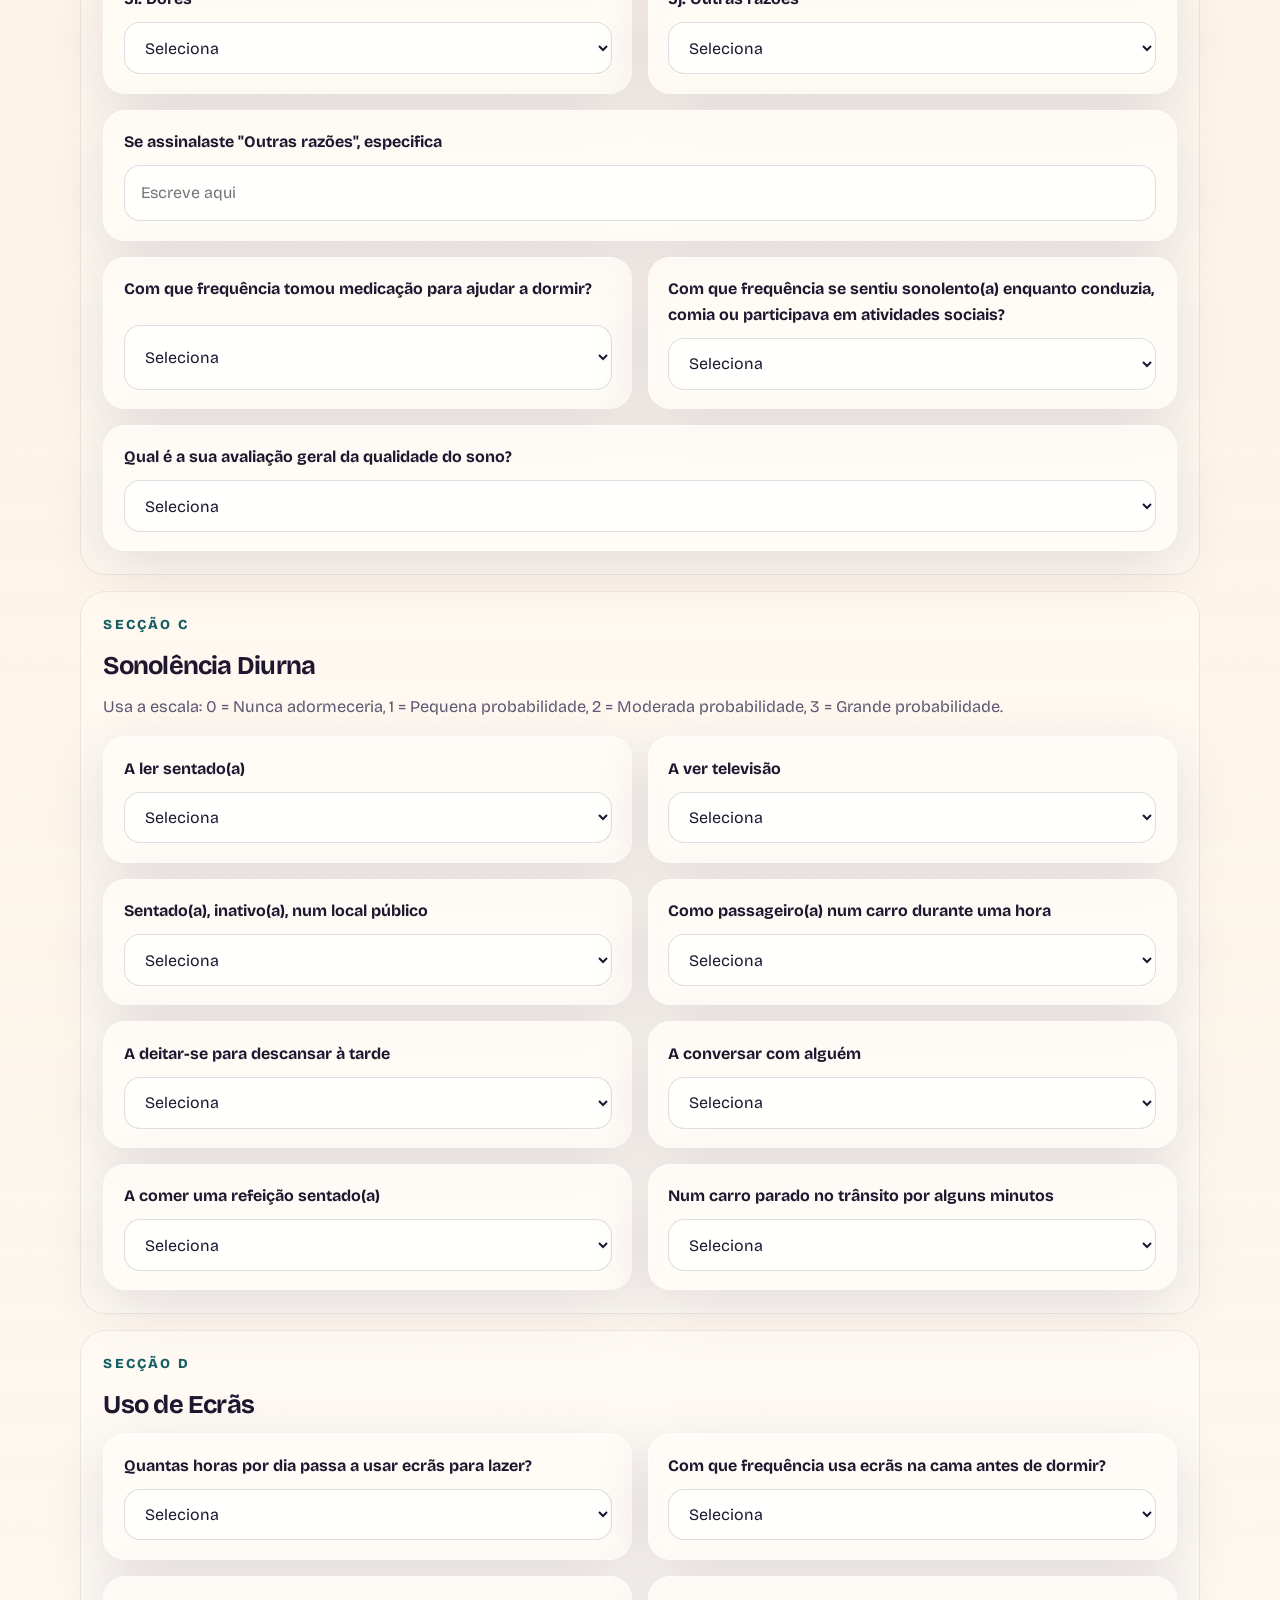
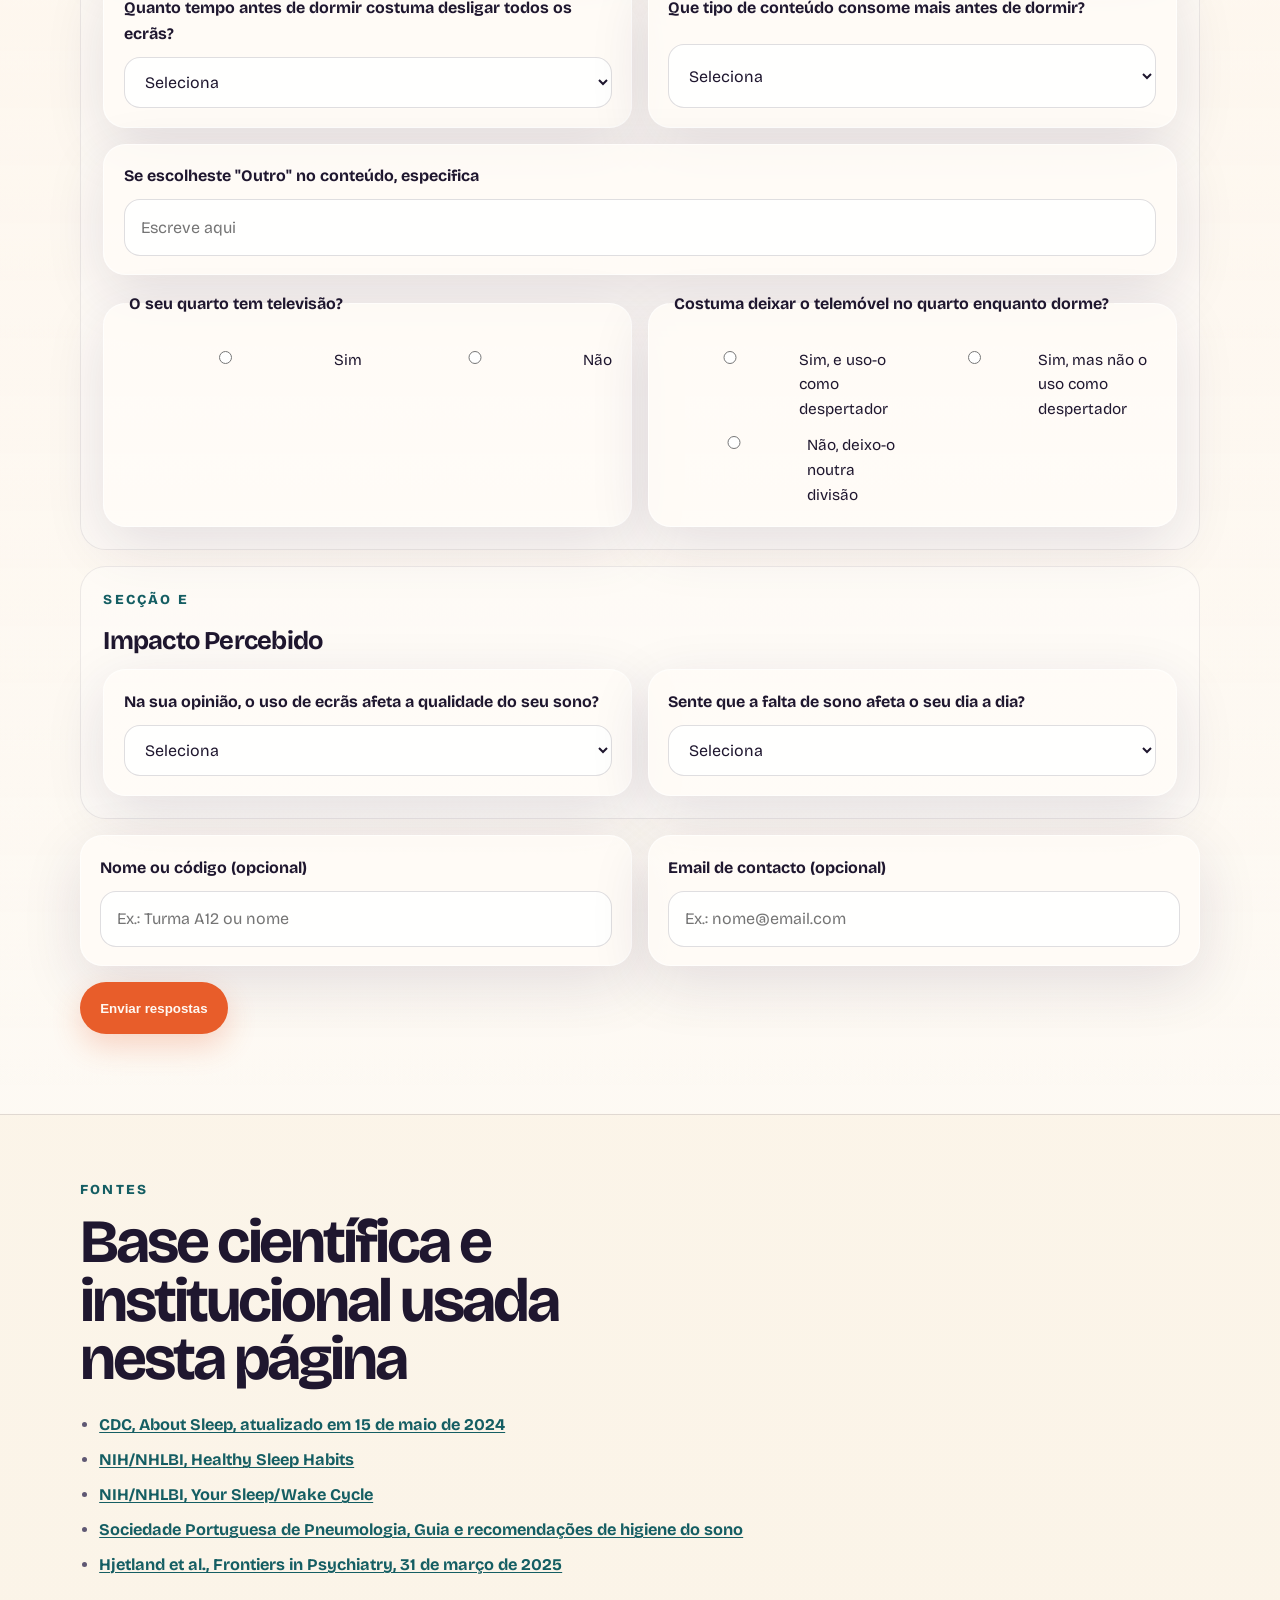
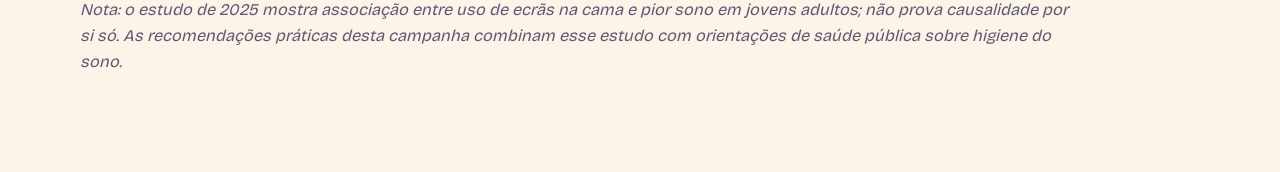
==== commit 6eacbf71: "Add files via upload" ====
--- a/index.html
+++ b/index.html
@@ -202,11 +202,463 @@
         <p class="eyebrow">Participação</p>
         <h2>Questionário sobre sono e uso de ecrãs</h2>
         <p class="form-intro">
-          Este questionário ajuda a perceber hábitos de sono, uso de ecrãs e rotinas antes de dormir.
-          O formulário já está preparado para enviar respostas para Google Sheets.
+          Este questionário baseia-se nas perguntas do documento que enviaste, com secções sobre dados demográficos,
+          hábitos de sono, sonolência diurna, uso de ecrãs e impacto percebido. O formulário já está preparado para
+          enviar respostas para Google Sheets.
         </p>
 
         <form class="survey-form" id="survey-form">
+          <section class="form-section">
+            <div class="form-section__head">
+              <p class="eyebrow">Secção A</p>
+              <h3>Dados Demográficos</h3>
+            </div>
+
+            <div class="field-grid">
+              <label class="field">
+                <span>Qual é a sua idade?</span>
+                <select name="idade" required>
+                  <option value="">Seleciona</option>
+                  <option value="menos de 18">Menos de 18 anos</option>
+                  <option value="18-25">18-25 anos</option>
+                  <option value="26-40">26-40 anos</option>
+                  <option value="41-60">41-60 anos</option>
+                  <option value="mais de 60">Mais de 60 anos</option>
+                </select>
+              </label>
+
+              <fieldset class="field fieldset">
+                <legend>Qual é o seu género?</legend>
+                <div class="option-grid">
+                  <label><input type="radio" name="genero" value="feminino" required> Feminino</label>
+                  <label><input type="radio" name="genero" value="masculino"> Masculino</label>
+                  <label><input type="radio" name="genero" value="outro"> Outro</label>
+                  <label><input type="radio" name="genero" value="prefiro nao responder"> Prefiro não responder</label>
+                </div>
+              </fieldset>
+            </div>
+
+            <label class="field">
+              <span>Qual é a sua ocupação principal?</span>
+              <select name="ocupacao_principal" required>
+                <option value="">Seleciona</option>
+                <option value="estudante basico secundario">Estudante (Ensino Básico/Secundário)</option>
+                <option value="estudante superior">Estudante (Ensino Superior)</option>
+                <option value="trabalhador tempo inteiro">Trabalhador(a) a tempo inteiro</option>
+                <option value="trabalhador tempo parcial">Trabalhador(a) a tempo parcial</option>
+                <option value="reformado">Reformado(a)</option>
+                <option value="desempregado">Desempregado(a)</option>
+                <option value="outro">Outro</option>
+              </select>
+            </label>
+
+            <label class="field">
+              <span>Se escolheste "Outro", especifica</span>
+              <input type="text" name="ocupacao_outro" placeholder="Escreve aqui">
+            </label>
+          </section>
+
+          <section class="form-section">
+            <div class="form-section__head">
+              <p class="eyebrow">Secção B</p>
+              <h3>Hábitos de Sono</h3>
+            </div>
+
+            <p class="section-note">Responde pensando no último mês.</p>
+
+            <div class="field-grid">
+              <label class="field">
+                <span>Durante o último mês, a que horas costuma ir para a cama?</span>
+                <input type="time" name="hora_deitar" required>
+              </label>
+
+              <label class="field">
+                <span>Quanto tempo costuma demorar a adormecer? (minutos)</span>
+                <input type="number" name="minutos_adormecer" min="0" step="1" placeholder="Ex.: 20" required>
+              </label>
+            </div>
+
+            <div class="field-grid">
+              <label class="field">
+                <span>Durante o último mês, a que horas costuma acordar?</span>
+                <input type="time" name="hora_acordar" required>
+              </label>
+
+              <label class="field">
+                <span>Quantas horas de sono efetivo costuma ter por noite?</span>
+                <input type="number" name="horas_sono_efetivo" min="0" max="24" step="0.5" placeholder="Ex.: 7.5" required>
+              </label>
+            </div>
+
+            <div class="field-grid field-grid--dense">
+              <label class="field">
+                <span>5a. Não conseguir adormecer em 30 minutos</span>
+                <select name="sono_prob_5a" required>
+                  <option value="">Seleciona</option>
+                  <option value="nunca">Nunca durante o último mês</option>
+                  <option value="menos_1_semana">Menos de uma vez por semana</option>
+                  <option value="1_2_semana">Uma ou duas vezes por semana</option>
+                  <option value="3_ou_mais_semana">Três ou mais vezes por semana</option>
+                </select>
+              </label>
+
+              <label class="field">
+                <span>5b. Acordar a meio da noite ou de manhã cedo</span>
+                <select name="sono_prob_5b" required>
+                  <option value="">Seleciona</option>
+                  <option value="nunca">Nunca durante o último mês</option>
+                  <option value="menos_1_semana">Menos de uma vez por semana</option>
+                  <option value="1_2_semana">Uma ou duas vezes por semana</option>
+                  <option value="3_ou_mais_semana">Três ou mais vezes por semana</option>
+                </select>
+              </label>
+
+              <label class="field">
+                <span>5c. Ter de se levantar para ir à casa de banho</span>
+                <select name="sono_prob_5c" required>
+                  <option value="">Seleciona</option>
+                  <option value="nunca">Nunca durante o último mês</option>
+                  <option value="menos_1_semana">Menos de uma vez por semana</option>
+                  <option value="1_2_semana">Uma ou duas vezes por semana</option>
+                  <option value="3_ou_mais_semana">Três ou mais vezes por semana</option>
+                </select>
+              </label>
+
+              <label class="field">
+                <span>5d. Dificuldade em respirar</span>
+                <select name="sono_prob_5d" required>
+                  <option value="">Seleciona</option>
+                  <option value="nunca">Nunca durante o último mês</option>
+                  <option value="menos_1_semana">Menos de uma vez por semana</option>
+                  <option value="1_2_semana">Uma ou duas vezes por semana</option>
+                  <option value="3_ou_mais_semana">Três ou mais vezes por semana</option>
+                </select>
+              </label>
+
+              <label class="field">
+                <span>5e. Tossir ou ressonar alto</span>
+                <select name="sono_prob_5e" required>
+                  <option value="">Seleciona</option>
+                  <option value="nunca">Nunca durante o último mês</option>
+                  <option value="menos_1_semana">Menos de uma vez por semana</option>
+                  <option value="1_2_semana">Uma ou duas vezes por semana</option>
+                  <option value="3_ou_mais_semana">Três ou mais vezes por semana</option>
+                </select>
+              </label>
+
+              <label class="field">
+                <span>5f. Sentir demasiado frio</span>
+                <select name="sono_prob_5f" required>
+                  <option value="">Seleciona</option>
+                  <option value="nunca">Nunca durante o último mês</option>
+                  <option value="menos_1_semana">Menos de uma vez por semana</option>
+                  <option value="1_2_semana">Uma ou duas vezes por semana</option>
+                  <option value="3_ou_mais_semana">Três ou mais vezes por semana</option>
+                </select>
+              </label>
+
+              <label class="field">
+                <span>5g. Sentir demasiado calor</span>
+                <select name="sono_prob_5g" required>
+                  <option value="">Seleciona</option>
+                  <option value="nunca">Nunca durante o último mês</option>
+                  <option value="menos_1_semana">Menos de uma vez por semana</option>
+                  <option value="1_2_semana">Uma ou duas vezes por semana</option>
+                  <option value="3_ou_mais_semana">Três ou mais vezes por semana</option>
+                </select>
+              </label>
+
+              <label class="field">
+                <span>5h. Pesadelos</span>
+                <select name="sono_prob_5h" required>
+                  <option value="">Seleciona</option>
+                  <option value="nunca">Nunca durante o último mês</option>
+                  <option value="menos_1_semana">Menos de uma vez por semana</option>
+                  <option value="1_2_semana">Uma ou duas vezes por semana</option>
+                  <option value="3_ou_mais_semana">Três ou mais vezes por semana</option>
+                </select>
+              </label>
+
+              <label class="field">
+                <span>5i. Dores</span>
+                <select name="sono_prob_5i" required>
+                  <option value="">Seleciona</option>
+                  <option value="nunca">Nunca durante o último mês</option>
+                  <option value="menos_1_semana">Menos de uma vez por semana</option>
+                  <option value="1_2_semana">Uma ou duas vezes por semana</option>
+                  <option value="3_ou_mais_semana">Três ou mais vezes por semana</option>
+                </select>
+              </label>
+
+              <label class="field">
+                <span>5j. Outras razões</span>
+                <select name="sono_prob_5j" required>
+                  <option value="">Seleciona</option>
+                  <option value="nunca">Nunca durante o último mês</option>
+                  <option value="menos_1_semana">Menos de uma vez por semana</option>
+                  <option value="1_2_semana">Uma ou duas vezes por semana</option>
+                  <option value="3_ou_mais_semana">Três ou mais vezes por semana</option>
+                </select>
+              </label>
+            </div>
+
+            <label class="field">
+              <span>Se assinalaste "Outras razões", especifica</span>
+              <input type="text" name="sono_prob_5j_outro" placeholder="Escreve aqui">
+            </label>
+
+            <div class="field-grid">
+              <label class="field">
+                <span>Com que frequência tomou medicação para ajudar a dormir?</span>
+                <select name="medicacao_dormir" required>
+                  <option value="">Seleciona</option>
+                  <option value="nunca">Nunca durante o último mês</option>
+                  <option value="menos_1_semana">Menos de uma vez por semana</option>
+                  <option value="1_2_semana">Uma ou duas vezes por semana</option>
+                  <option value="3_ou_mais_semana">Três ou mais vezes por semana</option>
+                </select>
+              </label>
+
+              <label class="field">
+                <span>Com que frequência se sentiu sonolento(a) enquanto conduzia, comia ou participava em atividades sociais?</span>
+                <select name="sonolencia_atividades" required>
+                  <option value="">Seleciona</option>
+                  <option value="nunca">Nunca durante o último mês</option>
+                  <option value="menos_1_semana">Menos de uma vez por semana</option>
+                  <option value="1_2_semana">Uma ou duas vezes por semana</option>
+                  <option value="3_ou_mais_semana">Três ou mais vezes por semana</option>
+                </select>
+              </label>
+            </div>
+
+            <label class="field">
+              <span>Qual é a sua avaliação geral da qualidade do sono?</span>
+              <select name="qualidade_sono_geral" required>
+                <option value="">Seleciona</option>
+                <option value="muito_boa">Muito boa</option>
+                <option value="boa">Boa</option>
+                <option value="ma">Má</option>
+                <option value="muito_ma">Muito má</option>
+              </select>
+            </label>
+          </section>
+
+          <section class="form-section">
+            <div class="form-section__head">
+              <p class="eyebrow">Secção C</p>
+              <h3>Sonolência Diurna</h3>
+            </div>
+
+            <p class="section-note">Usa a escala: 0 = Nunca adormeceria, 1 = Pequena probabilidade, 2 = Moderada probabilidade, 3 = Grande probabilidade.</p>
+
+            <div class="field-grid field-grid--dense">
+              <label class="field">
+                <span>A ler sentado(a)</span>
+                <select name="ess_ler_sentado" required>
+                  <option value="">Seleciona</option>
+                  <option value="0">0</option>
+                  <option value="1">1</option>
+                  <option value="2">2</option>
+                  <option value="3">3</option>
+                </select>
+              </label>
+
+              <label class="field">
+                <span>A ver televisão</span>
+                <select name="ess_ver_televisao" required>
+                  <option value="">Seleciona</option>
+                  <option value="0">0</option>
+                  <option value="1">1</option>
+                  <option value="2">2</option>
+                  <option value="3">3</option>
+                </select>
+              </label>
+
+              <label class="field">
+                <span>Sentado(a), inativo(a), num local público</span>
+                <select name="ess_local_publico" required>
+                  <option value="">Seleciona</option>
+                  <option value="0">0</option>
+                  <option value="1">1</option>
+                  <option value="2">2</option>
+                  <option value="3">3</option>
+                </select>
+              </label>
+
+              <label class="field">
+                <span>Como passageiro(a) num carro durante uma hora</span>
+                <select name="ess_passageiro_carro" required>
+                  <option value="">Seleciona</option>
+                  <option value="0">0</option>
+                  <option value="1">1</option>
+                  <option value="2">2</option>
+                  <option value="3">3</option>
+                </select>
+              </label>
+
+              <label class="field">
+                <span>A deitar-se para descansar à tarde</span>
+                <select name="ess_descanso_tarde" required>
+                  <option value="">Seleciona</option>
+                  <option value="0">0</option>
+                  <option value="1">1</option>
+                  <option value="2">2</option>
+                  <option value="3">3</option>
+                </select>
+              </label>
+
+              <label class="field">
+                <span>A conversar com alguém</span>
+                <select name="ess_conversar" required>
+                  <option value="">Seleciona</option>
+                  <option value="0">0</option>
+                  <option value="1">1</option>
+                  <option value="2">2</option>
+                  <option value="3">3</option>
+                </select>
+              </label>
+
+              <label class="field">
+                <span>A comer uma refeição sentado(a)</span>
+                <select name="ess_comer_sentado" required>
+                  <option value="">Seleciona</option>
+                  <option value="0">0</option>
+                  <option value="1">1</option>
+                  <option value="2">2</option>
+                  <option value="3">3</option>
+                </select>
+              </label>
+
+              <label class="field">
+                <span>Num carro parado no trânsito por alguns minutos</span>
+                <select name="ess_carro_transito" required>
+                  <option value="">Seleciona</option>
+                  <option value="0">0</option>
+                  <option value="1">1</option>
+                  <option value="2">2</option>
+                  <option value="3">3</option>
+                </select>
+              </label>
+            </div>
+          </section>
+
+          <section class="form-section">
+            <div class="form-section__head">
+              <p class="eyebrow">Secção D</p>
+              <h3>Uso de Ecrãs</h3>
+            </div>
+
+            <div class="field-grid">
+              <label class="field">
+                <span>Quantas horas por dia passa a usar ecrãs para lazer?</span>
+                <select name="ecras_horas_lazer" required>
+                  <option value="">Seleciona</option>
+                  <option value="menos_1h">Menos de 1 hora</option>
+                  <option value="1_2h">1-2 horas</option>
+                  <option value="3_4h">3-4 horas</option>
+                  <option value="5_6h">5-6 horas</option>
+                  <option value="mais_6h">Mais de 6 horas</option>
+                </select>
+              </label>
+
+              <label class="field">
+                <span>Com que frequência usa ecrãs na cama antes de dormir?</span>
+                <select name="ecras_cama_frequencia" required>
+                  <option value="">Seleciona</option>
+                  <option value="nunca">Nunca</option>
+                  <option value="raramente">Raramente (1-2 vezes por semana)</option>
+                  <option value="algumas_vezes">Algumas vezes (3-4 vezes por semana)</option>
+                  <option value="frequentemente">Frequentemente (5-6 vezes por semana)</option>
+                  <option value="sempre">Sempre (todos os dias)</option>
+                </select>
+              </label>
+            </div>
+
+            <div class="field-grid">
+              <label class="field">
+                <span>Quanto tempo antes de dormir costuma desligar todos os ecrãs?</span>
+                <select name="ecras_desligar_antes_dormir" required>
+                  <option value="">Seleciona</option>
+                  <option value="nao_desligo">Não desligo os ecrãs antes de dormir</option>
+                  <option value="menos_15">Menos de 15 minutos</option>
+                  <option value="15_30">15-30 minutos</option>
+                  <option value="31_60">31-60 minutos</option>
+                  <option value="mais_60">Mais de 60 minutos</option>
+                </select>
+              </label>
+
+              <label class="field">
+                <span>Que tipo de conteúdo consome mais antes de dormir?</span>
+                <select name="ecras_conteudo_noite" required>
+                  <option value="">Seleciona</option>
+                  <option value="redes_sociais">Redes sociais</option>
+                  <option value="jogos">Jogos</option>
+                  <option value="videos_filmes_series">Vídeos/Filmes/Séries</option>
+                  <option value="noticias_leitura">Notícias/Leitura</option>
+                  <option value="trabalho_estudo">Trabalho/Estudo</option>
+                  <option value="outro">Outro</option>
+                </select>
+              </label>
+            </div>
+
+            <label class="field">
+              <span>Se escolheste "Outro" no conteúdo, especifica</span>
+              <input type="text" name="ecras_conteudo_outro" placeholder="Escreve aqui">
+            </label>
+
+            <div class="field-grid">
+              <fieldset class="field fieldset">
+                <legend>O seu quarto tem televisão?</legend>
+                <div class="option-grid">
+                  <label><input type="radio" name="quarto_televisao" value="sim" required> Sim</label>
+                  <label><input type="radio" name="quarto_televisao" value="nao"> Não</label>
+                </div>
+              </fieldset>
+
+              <fieldset class="field fieldset">
+                <legend>Costuma deixar o telemóvel no quarto enquanto dorme?</legend>
+                <div class="option-grid">
+                  <label><input type="radio" name="telemovel_quarto" value="sim_despertador" required> Sim, e uso-o como despertador</label>
+                  <label><input type="radio" name="telemovel_quarto" value="sim_nao_despertador"> Sim, mas não o uso como despertador</label>
+                  <label><input type="radio" name="telemovel_quarto" value="nao_outra_divisao"> Não, deixo-o noutra divisão</label>
+                </div>
+              </fieldset>
+            </div>
+          </section>
+
+          <section class="form-section">
+            <div class="form-section__head">
+              <p class="eyebrow">Secção E</p>
+              <h3>Impacto Percebido</h3>
+            </div>
+
+            <div class="field-grid">
+              <label class="field">
+                <span>Na sua opinião, o uso de ecrãs afeta a qualidade do seu sono?</span>
+                <select name="impacto_ecras_sono" required>
+                  <option value="">Seleciona</option>
+                  <option value="nao_afeta">Não afeta de todo</option>
+                  <option value="afeta_pouco">Afeta um pouco</option>
+                  <option value="afeta_moderadamente">Afeta moderadamente</option>
+                  <option value="afeta_muito">Afeta muito</option>
+                  <option value="nao_sei">Não sei</option>
+                </select>
+              </label>
+
+              <label class="field">
+                <span>Sente que a falta de sono afeta o seu dia a dia?</span>
+                <select name="impacto_falta_sono_dia" required>
+                  <option value="">Seleciona</option>
+                  <option value="nunca">Nunca</option>
+                  <option value="raramente">Raramente</option>
+                  <option value="as_vezes">Às vezes</option>
+                  <option value="frequentemente">Frequentemente</option>
+                  <option value="sempre">Sempre</option>
+                </select>
+              </label>
+            </div>
+          </section>
+
           <div class="field-grid">
             <label class="field">
               <span>Nome ou código (opcional)</span>
@@ -214,90 +666,10 @@
             </label>
 
             <label class="field">
-              <span>Faixa etária</span>
-              <select name="faixa_etaria" required>
-                <option value="">Seleciona</option>
-                <option value="10-13">10-13 anos</option>
-                <option value="14-17">14-17 anos</option>
-                <option value="18-24">18-24 anos</option>
-                <option value="25+">25 ou mais</option>
-              </select>
+              <span>Email de contacto (opcional)</span>
+              <input type="email" name="email_contacto" placeholder="Ex.: nome@email.com">
             </label>
           </div>
-
-          <div class="field-grid">
-            <label class="field">
-              <span>Quantas horas dormes normalmente por noite?</span>
-              <select name="horas_sono" required>
-                <option value="">Seleciona</option>
-                <option value="menos de 6">Menos de 6 horas</option>
-                <option value="6-7">6 a 7 horas</option>
-                <option value="7-8">7 a 8 horas</option>
-                <option value="8-10">8 a 10 horas</option>
-                <option value="mais de 10">Mais de 10 horas</option>
-              </select>
-            </label>
-
-            <label class="field">
-              <span>Como avalias a tua qualidade de sono?</span>
-              <select name="qualidade_sono" required>
-                <option value="">Seleciona</option>
-                <option value="muito boa">Muito boa</option>
-                <option value="boa">Boa</option>
-                <option value="regular">Regular</option>
-                <option value="má">Má</option>
-                <option value="muito má">Muito má</option>
-              </select>
-            </label>
-          </div>
-
-          <fieldset class="field fieldset">
-            <legend>Com que frequência usas ecrãs nos 30 minutos antes de dormir?</legend>
-            <div class="option-row">
-              <label><input type="radio" name="ecras_antes_dormir" value="nunca" required> Nunca</label>
-              <label><input type="radio" name="ecras_antes_dormir" value="raramente"> Raramente</label>
-              <label><input type="radio" name="ecras_antes_dormir" value="algumas vezes"> Algumas vezes</label>
-              <label><input type="radio" name="ecras_antes_dormir" value="quase sempre"> Quase sempre</label>
-              <label><input type="radio" name="ecras_antes_dormir" value="sempre"> Sempre</label>
-            </div>
-          </fieldset>
-
-          <fieldset class="field fieldset">
-            <legend>Qual é o tipo de ecrã que usas mais à noite?</legend>
-            <div class="option-row">
-              <label><input type="radio" name="tipo_ecra_noite" value="telemovel" required> Telemóvel</label>
-              <label><input type="radio" name="tipo_ecra_noite" value="tablet"> Tablet</label>
-              <label><input type="radio" name="tipo_ecra_noite" value="computador"> Computador</label>
-              <label><input type="radio" name="tipo_ecra_noite" value="televisao"> Televisão</label>
-              <label><input type="radio" name="tipo_ecra_noite" value="nenhum"> Nenhum</label>
-            </div>
-          </fieldset>
-
-          <fieldset class="field fieldset">
-            <legend>As notificações ficam ativas durante a noite?</legend>
-            <div class="option-row">
-              <label><input type="radio" name="notificacoes_noite" value="sim" required> Sim</label>
-              <label><input type="radio" name="notificacoes_noite" value="nao"> Não</label>
-              <label><input type="radio" name="notificacoes_noite" value="as vezes"> Às vezes</label>
-            </div>
-          </fieldset>
-
-          <fieldset class="field fieldset">
-            <legend>Que hábitos já tentas adotar para dormir melhor?</legend>
-            <div class="option-grid">
-              <label><input type="checkbox" name="habitos_positivos" value="desligar ecras cedo"> Desligar ecrãs mais cedo</label>
-              <label><input type="checkbox" name="habitos_positivos" value="horario regular"> Manter horário regular</label>
-              <label><input type="checkbox" name="habitos_positivos" value="modo nao incomodar"> Ativar modo não incomodar</label>
-              <label><input type="checkbox" name="habitos_positivos" value="luz natural de manha"> Apanhar luz natural de manhã</label>
-              <label><input type="checkbox" name="habitos_positivos" value="evitar cafeina tarde"> Evitar cafeína à tarde/noite</label>
-              <label><input type="checkbox" name="habitos_positivos" value="nenhum ainda"> Ainda não adotei nenhum</label>
-            </div>
-          </fieldset>
-
-          <label class="field">
-            <span>Queres deixar uma sugestão para melhorar os hábitos de sono na escola, turma ou família?</span>
-            <textarea name="sugestao" rows="5" placeholder="Escreve aqui a tua ideia"></textarea>
-          </label>
 
           <div class="form-actions">
             <button class="button button--primary" type="submit">Enviar respostas</button>
--- a/styles.css
+++ b/styles.css
@@ -332,10 +332,37 @@
   margin-top: 2rem;
 }
 
+.form-section {
+  display: grid;
+  gap: 1rem;
+  padding: 1.4rem;
+  border-radius: 1.6rem;
+  background: rgba(255, 255, 255, 0.34);
+  border: 1px solid rgba(31, 23, 47, 0.08);
+}
+
+.form-section__head {
+  display: grid;
+  gap: 0.35rem;
+}
+
+.form-section__head h3 {
+  font-size: 1.6rem;
+}
+
+.section-note {
+  margin: 0;
+  color: var(--muted);
+}
+
 .field-grid {
   display: grid;
   grid-template-columns: repeat(2, minmax(0, 1fr));
   gap: 1rem;
+}
+
+.field-grid--dense {
+  grid-template-columns: repeat(2, minmax(0, 1fr));
 }
 
 .field,
@@ -461,6 +488,7 @@
   }
 
   .field-grid,
+  .field-grid--dense,
   .option-grid,
   .option-row {
     grid-template-columns: 1fr 1fr;
@@ -501,6 +529,7 @@
   }
 
   .field-grid,
+  .field-grid--dense,
   .option-grid,
   .option-row {
     grid-template-columns: 1fr;
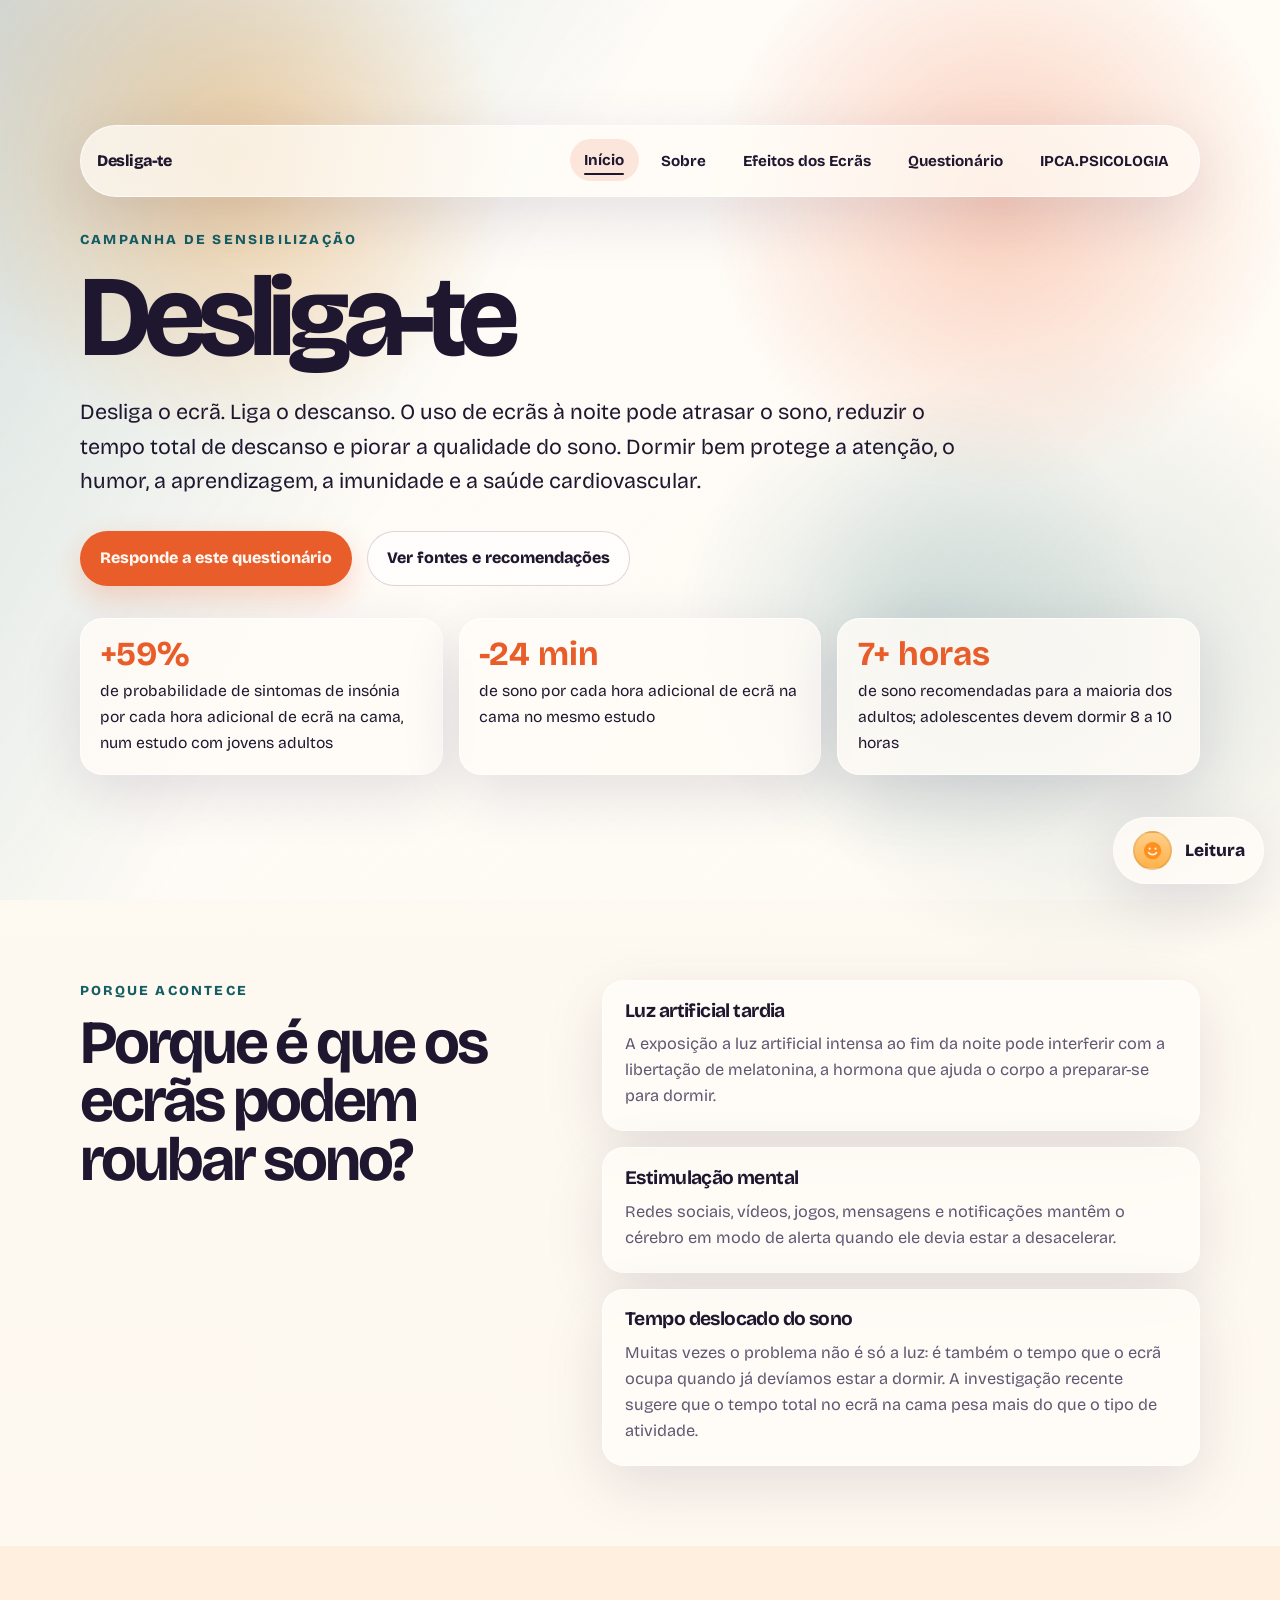
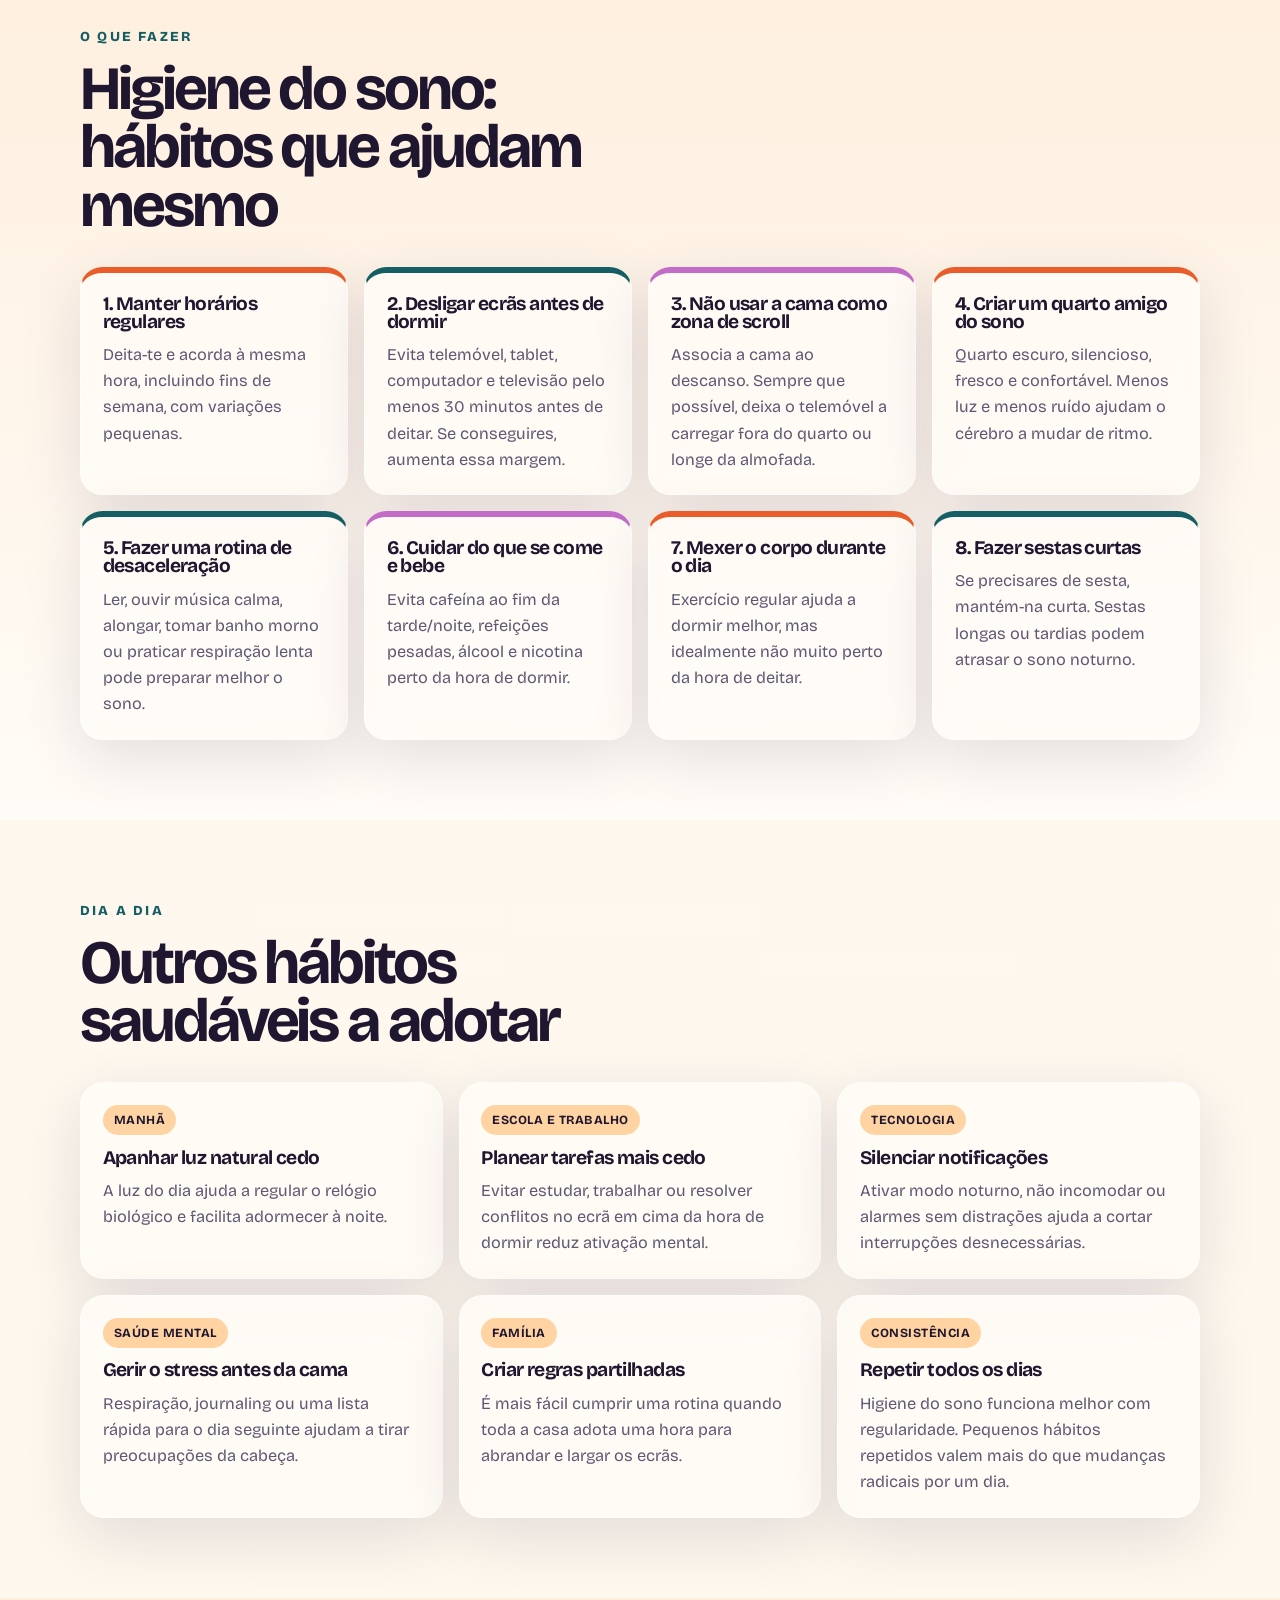
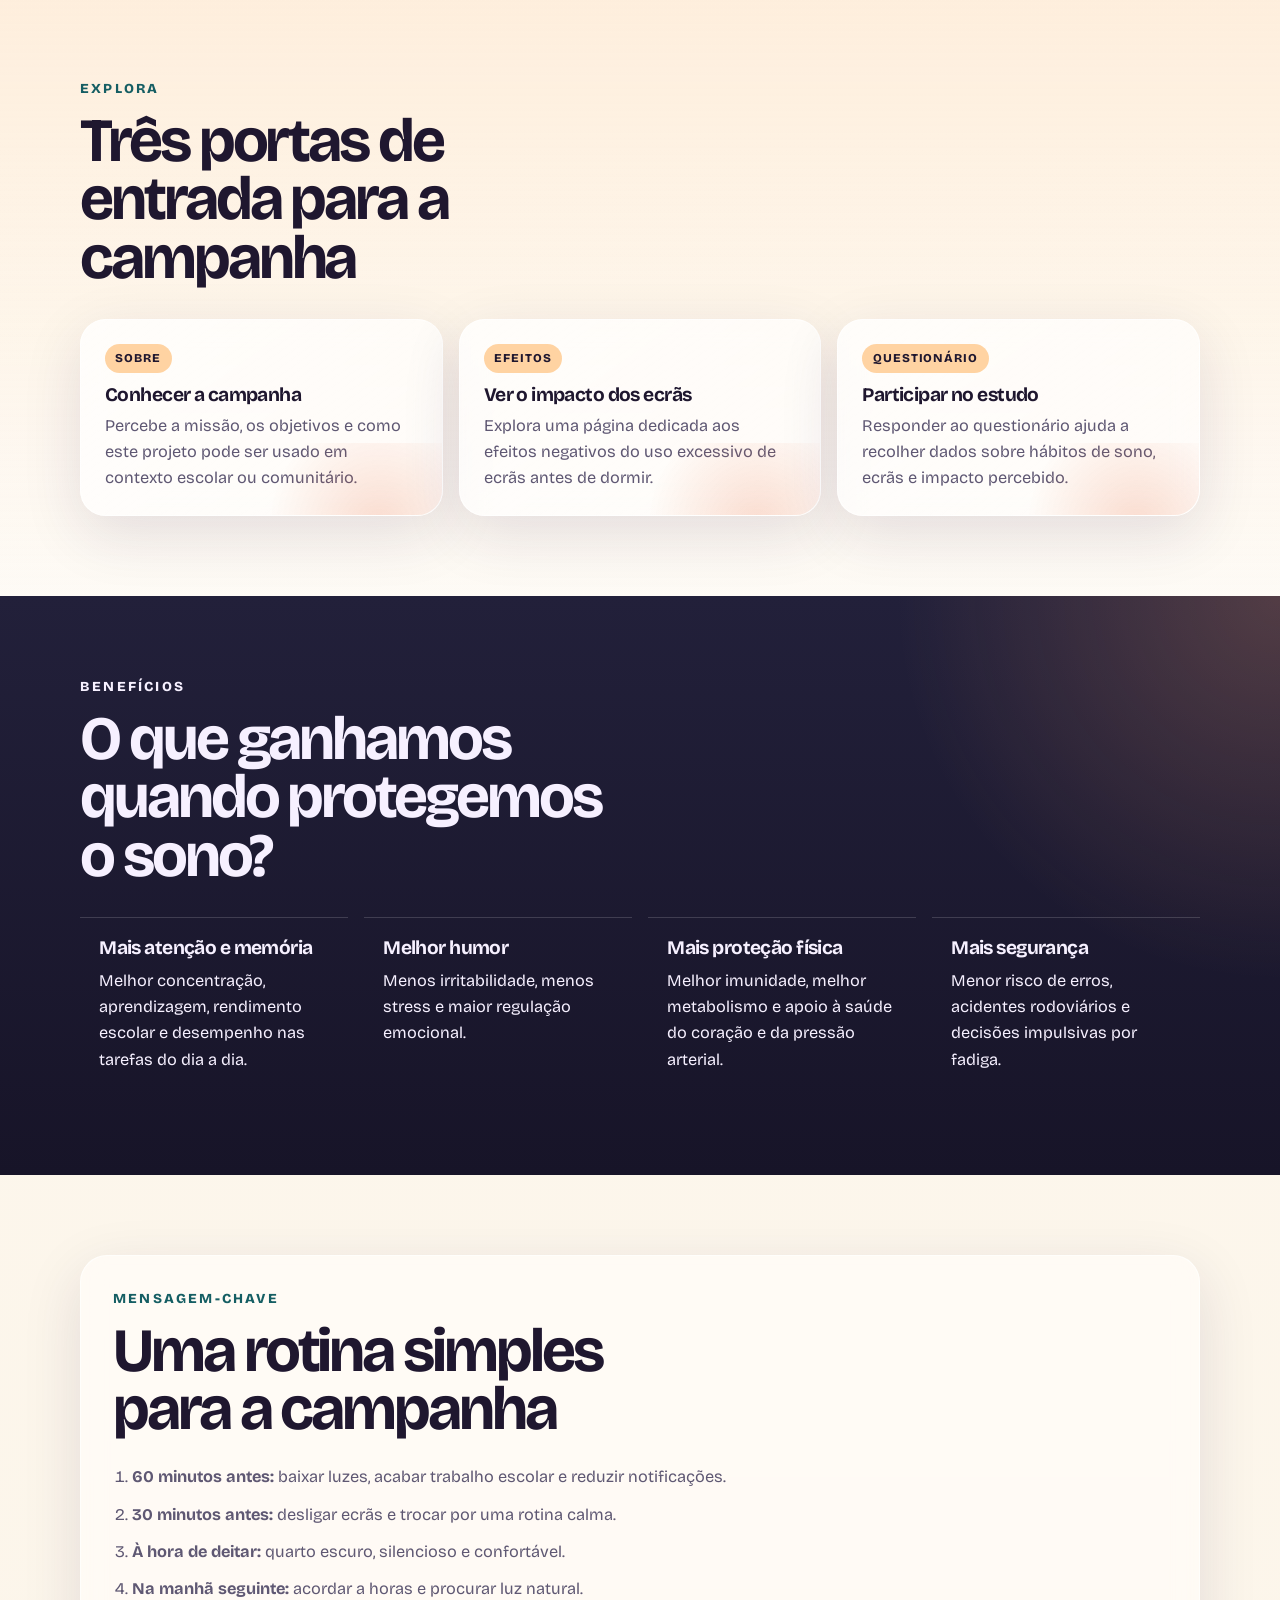
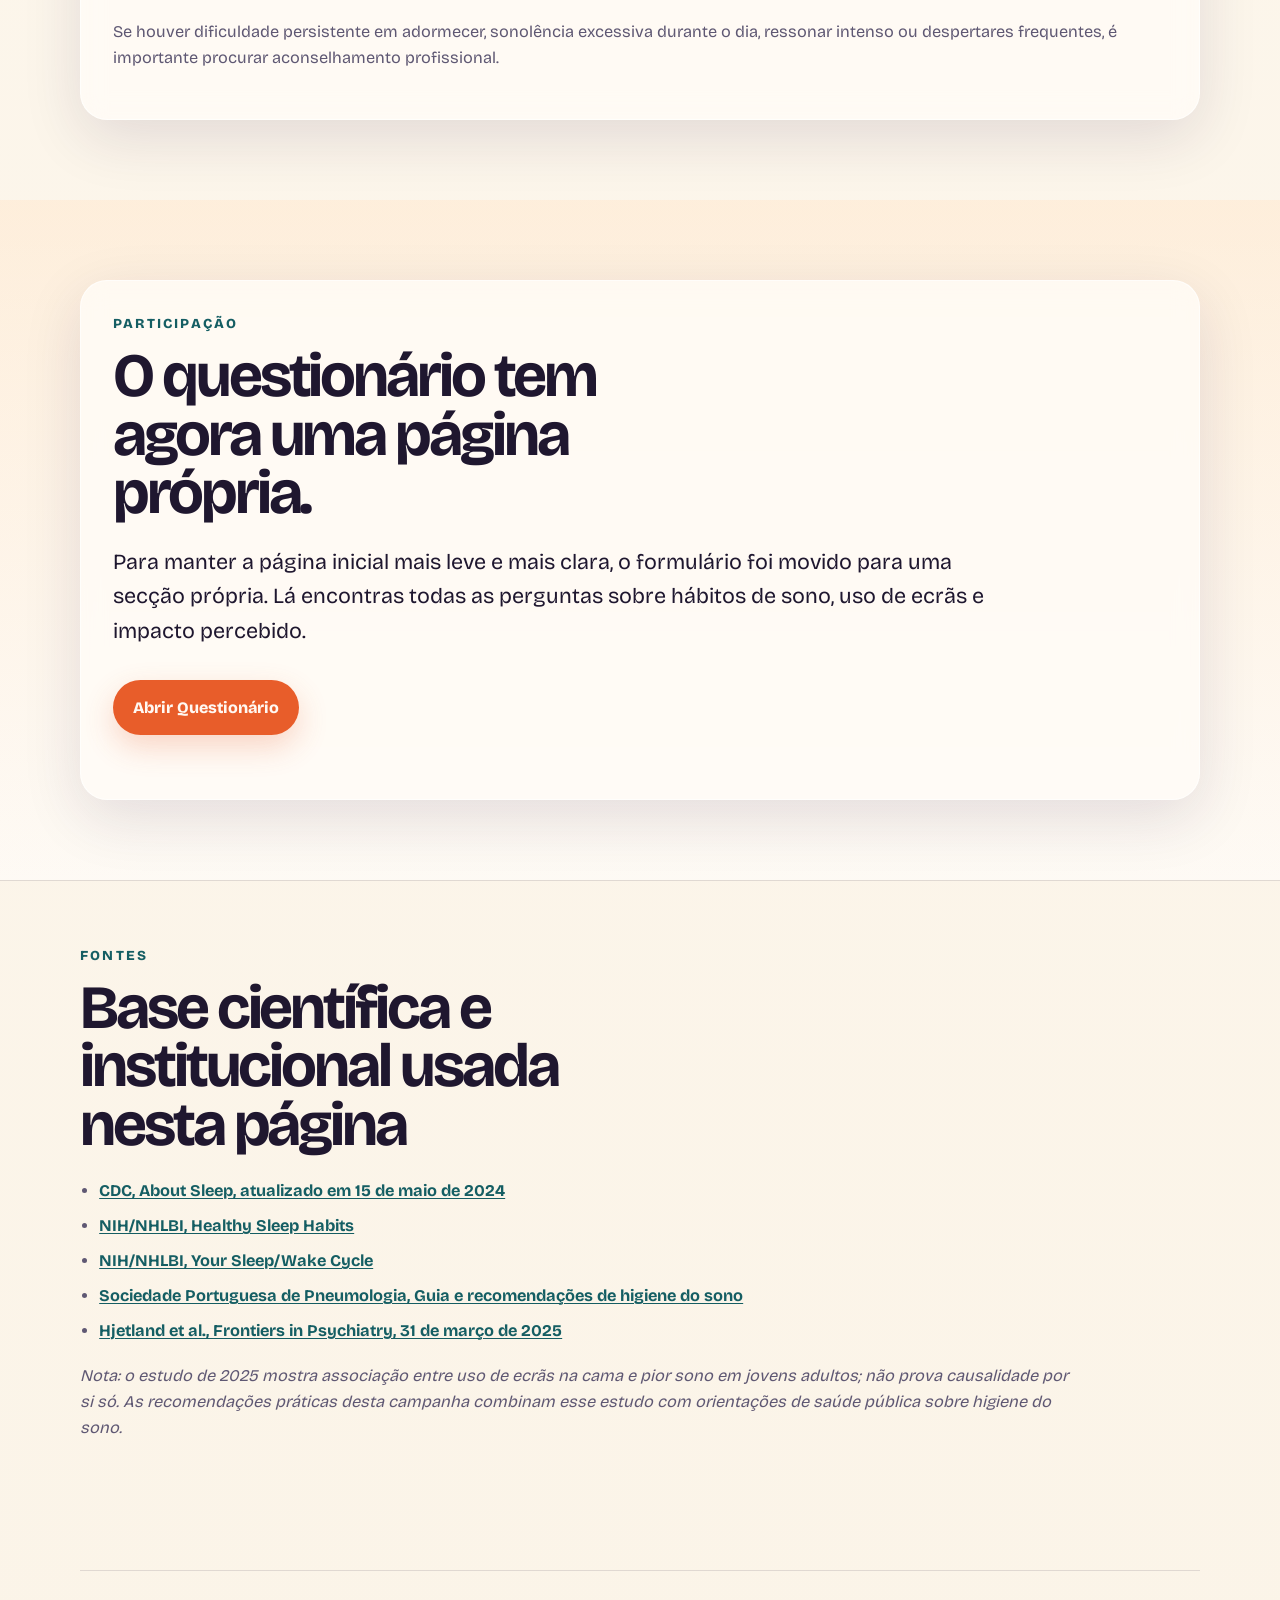
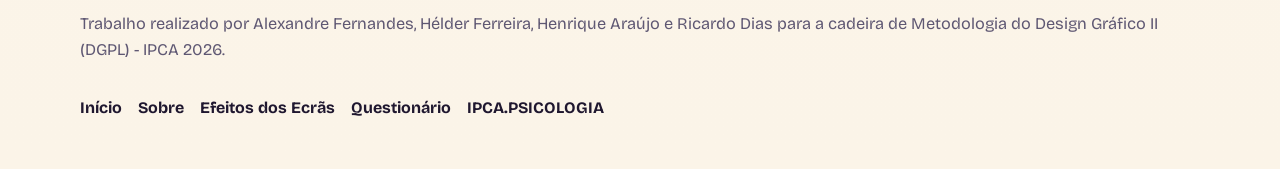
==== commit 8c20e789: "Add files via upload" ====
--- a/index.html
+++ b/index.html
@@ -3,7 +3,7 @@
 <head>
   <meta charset="UTF-8">
   <meta name="viewport" content="width=device-width, initial-scale=1.0">
-  <title>Privação do Sono e Uso de Ecrãs</title>
+  <title>Desliga-te</title>
   <link rel="preconnect" href="https://fonts.googleapis.com">
   <link rel="preconnect" href="https://fonts.gstatic.com" crossorigin>
   <link href="https://fonts.googleapis.com/css2?family=Bricolage+Grotesque:wght@400;500;700;800&family=Source+Serif+4:opsz,wght@8..60,400;8..60,600&display=swap" rel="stylesheet">
@@ -13,14 +13,26 @@
   <header class="hero">
     <div class="hero__mesh" aria-hidden="true"></div>
     <div class="wrap hero__content">
+      <nav class="site-nav hero__nav" aria-label="Navegação principal">
+        <div class="site-nav__inner">
+          <a class="site-nav__brand" href="./index.html">Desliga-te</a>
+          <div class="site-nav__links">
+            <a href="./index.html" aria-current="page">Início</a>
+            <a href="./sobre.html">Sobre</a>
+            <a href="./efeitos-ecras.html">Efeitos dos Ecrãs</a>
+            <a href="./questionario.html">Questionário</a>
+            <a href="https://www.instagram.com/ipca.psicologia/" target="_blank" rel="noreferrer">IPCA.PSICOLOGIA</a>
+          </div>
+        </div>
+      </nav>
       <p class="eyebrow">Campanha de Sensibilização</p>
-      <h1>Desliga o ecrã. Liga o descanso.</h1>
+      <h1>Desliga-te</h1>
       <p class="hero__lead">
-        O uso de ecrãs à noite pode atrasar o sono, reduzir o tempo total de descanso e piorar a qualidade do sono.
-        Dormir bem protege a atenção, o humor, a aprendizagem, a imunidade e a saúde cardiovascular.
+        Desliga o ecrã. Liga o descanso. O uso de ecrãs à noite pode atrasar o sono, reduzir o tempo total de descanso
+        e piorar a qualidade do sono. Dormir bem protege a atenção, o humor, a aprendizagem, a imunidade e a saúde cardiovascular.
       </p>
       <div class="hero__actions">
-        <a class="button button--primary" href="#questionario">Responde a este questionário</a>
+        <a class="button button--primary" href="./questionario.html">Responde a este questionário</a>
         <a class="button button--ghost" href="#fontes">Ver fontes e recomendações</a>
       </div>
       <div class="hero__stats">
@@ -153,6 +165,30 @@
       </div>
     </section>
 
+    <section class="section section--tint">
+      <div class="wrap">
+        <p class="eyebrow">Explora</p>
+        <h2>Três portas de entrada para a campanha</h2>
+        <div class="launchpad">
+          <a class="launchpad__item" href="./sobre.html">
+            <span class="launchpad__meta">Sobre</span>
+            <h3>Conhecer a campanha</h3>
+            <p>Percebe a missão, os objetivos e como este projeto pode ser usado em contexto escolar ou comunitário.</p>
+          </a>
+          <a class="launchpad__item" href="./efeitos-ecras.html">
+            <span class="launchpad__meta">Efeitos</span>
+            <h3>Ver o impacto dos ecrãs</h3>
+            <p>Explora uma página dedicada aos efeitos negativos do uso excessivo de ecrãs antes de dormir.</p>
+          </a>
+          <a class="launchpad__item" href="./questionario.html">
+            <span class="launchpad__meta">Questionário</span>
+            <h3>Participar no estudo</h3>
+            <p>Responder ao questionário ajuda a recolher dados sobre hábitos de sono, ecrãs e impacto percebido.</p>
+          </a>
+        </div>
+      </div>
+    </section>
+
     <section class="section section--dark">
       <div class="wrap">
         <p class="eyebrow">Benefícios</p>
@@ -197,485 +233,19 @@
       </div>
     </section>
 
-    <section class="section section--tint" id="questionario">
-      <div class="wrap">
-        <p class="eyebrow">Participação</p>
-        <h2>Questionário sobre sono e uso de ecrãs</h2>
-        <p class="form-intro">
-          Este questionário baseia-se nas perguntas do documento que enviaste, com secções sobre dados demográficos,
-          hábitos de sono, sonolência diurna, uso de ecrãs e impacto percebido. O formulário já está preparado para
-          enviar respostas para Google Sheets.
+    <section class="section section--tint">
+      <div class="wrap campaign-box">
+        <div>
+          <p class="eyebrow">Participação</p>
+          <h2>O questionário tem agora uma página própria.</h2>
+        </div>
+        <p class="hero__lead">
+          Para manter a página inicial mais leve e mais clara, o formulário foi movido para uma secção própria.
+          Lá encontras todas as perguntas sobre hábitos de sono, uso de ecrãs e impacto percebido.
         </p>
-
-        <form class="survey-form" id="survey-form">
-          <section class="form-section">
-            <div class="form-section__head">
-              <p class="eyebrow">Secção A</p>
-              <h3>Dados Demográficos</h3>
-            </div>
-
-            <div class="field-grid">
-              <label class="field">
-                <span>Qual é a sua idade?</span>
-                <select name="idade" required>
-                  <option value="">Seleciona</option>
-                  <option value="menos de 18">Menos de 18 anos</option>
-                  <option value="18-25">18-25 anos</option>
-                  <option value="26-40">26-40 anos</option>
-                  <option value="41-60">41-60 anos</option>
-                  <option value="mais de 60">Mais de 60 anos</option>
-                </select>
-              </label>
-
-              <fieldset class="field fieldset">
-                <legend>Qual é o seu género?</legend>
-                <div class="option-grid">
-                  <label><input type="radio" name="genero" value="feminino" required> Feminino</label>
-                  <label><input type="radio" name="genero" value="masculino"> Masculino</label>
-                  <label><input type="radio" name="genero" value="outro"> Outro</label>
-                  <label><input type="radio" name="genero" value="prefiro nao responder"> Prefiro não responder</label>
-                </div>
-              </fieldset>
-            </div>
-
-            <label class="field">
-              <span>Qual é a sua ocupação principal?</span>
-              <select name="ocupacao_principal" required>
-                <option value="">Seleciona</option>
-                <option value="estudante basico secundario">Estudante (Ensino Básico/Secundário)</option>
-                <option value="estudante superior">Estudante (Ensino Superior)</option>
-                <option value="trabalhador tempo inteiro">Trabalhador(a) a tempo inteiro</option>
-                <option value="trabalhador tempo parcial">Trabalhador(a) a tempo parcial</option>
-                <option value="reformado">Reformado(a)</option>
-                <option value="desempregado">Desempregado(a)</option>
-                <option value="outro">Outro</option>
-              </select>
-            </label>
-
-            <label class="field">
-              <span>Se escolheste "Outro", especifica</span>
-              <input type="text" name="ocupacao_outro" placeholder="Escreve aqui">
-            </label>
-          </section>
-
-          <section class="form-section">
-            <div class="form-section__head">
-              <p class="eyebrow">Secção B</p>
-              <h3>Hábitos de Sono</h3>
-            </div>
-
-            <p class="section-note">Responde pensando no último mês.</p>
-
-            <div class="field-grid">
-              <label class="field">
-                <span>Durante o último mês, a que horas costuma ir para a cama?</span>
-                <input type="time" name="hora_deitar" required>
-              </label>
-
-              <label class="field">
-                <span>Quanto tempo costuma demorar a adormecer? (minutos)</span>
-                <input type="number" name="minutos_adormecer" min="0" step="1" placeholder="Ex.: 20" required>
-              </label>
-            </div>
-
-            <div class="field-grid">
-              <label class="field">
-                <span>Durante o último mês, a que horas costuma acordar?</span>
-                <input type="time" name="hora_acordar" required>
-              </label>
-
-              <label class="field">
-                <span>Quantas horas de sono efetivo costuma ter por noite?</span>
-                <input type="number" name="horas_sono_efetivo" min="0" max="24" step="0.5" placeholder="Ex.: 7.5" required>
-              </label>
-            </div>
-
-            <div class="field-grid field-grid--dense">
-              <label class="field">
-                <span>5a. Não conseguir adormecer em 30 minutos</span>
-                <select name="sono_prob_5a" required>
-                  <option value="">Seleciona</option>
-                  <option value="nunca">Nunca durante o último mês</option>
-                  <option value="menos_1_semana">Menos de uma vez por semana</option>
-                  <option value="1_2_semana">Uma ou duas vezes por semana</option>
-                  <option value="3_ou_mais_semana">Três ou mais vezes por semana</option>
-                </select>
-              </label>
-
-              <label class="field">
-                <span>5b. Acordar a meio da noite ou de manhã cedo</span>
-                <select name="sono_prob_5b" required>
-                  <option value="">Seleciona</option>
-                  <option value="nunca">Nunca durante o último mês</option>
-                  <option value="menos_1_semana">Menos de uma vez por semana</option>
-                  <option value="1_2_semana">Uma ou duas vezes por semana</option>
-                  <option value="3_ou_mais_semana">Três ou mais vezes por semana</option>
-                </select>
-              </label>
-
-              <label class="field">
-                <span>5c. Ter de se levantar para ir à casa de banho</span>
-                <select name="sono_prob_5c" required>
-                  <option value="">Seleciona</option>
-                  <option value="nunca">Nunca durante o último mês</option>
-                  <option value="menos_1_semana">Menos de uma vez por semana</option>
-                  <option value="1_2_semana">Uma ou duas vezes por semana</option>
-                  <option value="3_ou_mais_semana">Três ou mais vezes por semana</option>
-                </select>
-              </label>
-
-              <label class="field">
-                <span>5d. Dificuldade em respirar</span>
-                <select name="sono_prob_5d" required>
-                  <option value="">Seleciona</option>
-                  <option value="nunca">Nunca durante o último mês</option>
-                  <option value="menos_1_semana">Menos de uma vez por semana</option>
-                  <option value="1_2_semana">Uma ou duas vezes por semana</option>
-                  <option value="3_ou_mais_semana">Três ou mais vezes por semana</option>
-                </select>
-              </label>
-
-              <label class="field">
-                <span>5e. Tossir ou ressonar alto</span>
-                <select name="sono_prob_5e" required>
-                  <option value="">Seleciona</option>
-                  <option value="nunca">Nunca durante o último mês</option>
-                  <option value="menos_1_semana">Menos de uma vez por semana</option>
-                  <option value="1_2_semana">Uma ou duas vezes por semana</option>
-                  <option value="3_ou_mais_semana">Três ou mais vezes por semana</option>
-                </select>
-              </label>
-
-              <label class="field">
-                <span>5f. Sentir demasiado frio</span>
-                <select name="sono_prob_5f" required>
-                  <option value="">Seleciona</option>
-                  <option value="nunca">Nunca durante o último mês</option>
-                  <option value="menos_1_semana">Menos de uma vez por semana</option>
-                  <option value="1_2_semana">Uma ou duas vezes por semana</option>
-                  <option value="3_ou_mais_semana">Três ou mais vezes por semana</option>
-                </select>
-              </label>
-
-              <label class="field">
-                <span>5g. Sentir demasiado calor</span>
-                <select name="sono_prob_5g" required>
-                  <option value="">Seleciona</option>
-                  <option value="nunca">Nunca durante o último mês</option>
-                  <option value="menos_1_semana">Menos de uma vez por semana</option>
-                  <option value="1_2_semana">Uma ou duas vezes por semana</option>
-                  <option value="3_ou_mais_semana">Três ou mais vezes por semana</option>
-                </select>
-              </label>
-
-              <label class="field">
-                <span>5h. Pesadelos</span>
-                <select name="sono_prob_5h" required>
-                  <option value="">Seleciona</option>
-                  <option value="nunca">Nunca durante o último mês</option>
-                  <option value="menos_1_semana">Menos de uma vez por semana</option>
-                  <option value="1_2_semana">Uma ou duas vezes por semana</option>
-                  <option value="3_ou_mais_semana">Três ou mais vezes por semana</option>
-                </select>
-              </label>
-
-              <label class="field">
-                <span>5i. Dores</span>
-                <select name="sono_prob_5i" required>
-                  <option value="">Seleciona</option>
-                  <option value="nunca">Nunca durante o último mês</option>
-                  <option value="menos_1_semana">Menos de uma vez por semana</option>
-                  <option value="1_2_semana">Uma ou duas vezes por semana</option>
-                  <option value="3_ou_mais_semana">Três ou mais vezes por semana</option>
-                </select>
-              </label>
-
-              <label class="field">
-                <span>5j. Outras razões</span>
-                <select name="sono_prob_5j" required>
-                  <option value="">Seleciona</option>
-                  <option value="nunca">Nunca durante o último mês</option>
-                  <option value="menos_1_semana">Menos de uma vez por semana</option>
-                  <option value="1_2_semana">Uma ou duas vezes por semana</option>
-                  <option value="3_ou_mais_semana">Três ou mais vezes por semana</option>
-                </select>
-              </label>
-            </div>
-
-            <label class="field">
-              <span>Se assinalaste "Outras razões", especifica</span>
-              <input type="text" name="sono_prob_5j_outro" placeholder="Escreve aqui">
-            </label>
-
-            <div class="field-grid">
-              <label class="field">
-                <span>Com que frequência tomou medicação para ajudar a dormir?</span>
-                <select name="medicacao_dormir" required>
-                  <option value="">Seleciona</option>
-                  <option value="nunca">Nunca durante o último mês</option>
-                  <option value="menos_1_semana">Menos de uma vez por semana</option>
-                  <option value="1_2_semana">Uma ou duas vezes por semana</option>
-                  <option value="3_ou_mais_semana">Três ou mais vezes por semana</option>
-                </select>
-              </label>
-
-              <label class="field">
-                <span>Com que frequência se sentiu sonolento(a) enquanto conduzia, comia ou participava em atividades sociais?</span>
-                <select name="sonolencia_atividades" required>
-                  <option value="">Seleciona</option>
-                  <option value="nunca">Nunca durante o último mês</option>
-                  <option value="menos_1_semana">Menos de uma vez por semana</option>
-                  <option value="1_2_semana">Uma ou duas vezes por semana</option>
-                  <option value="3_ou_mais_semana">Três ou mais vezes por semana</option>
-                </select>
-              </label>
-            </div>
-
-            <label class="field">
-              <span>Qual é a sua avaliação geral da qualidade do sono?</span>
-              <select name="qualidade_sono_geral" required>
-                <option value="">Seleciona</option>
-                <option value="muito_boa">Muito boa</option>
-                <option value="boa">Boa</option>
-                <option value="ma">Má</option>
-                <option value="muito_ma">Muito má</option>
-              </select>
-            </label>
-          </section>
-
-          <section class="form-section">
-            <div class="form-section__head">
-              <p class="eyebrow">Secção C</p>
-              <h3>Sonolência Diurna</h3>
-            </div>
-
-            <p class="section-note">Usa a escala: 0 = Nunca adormeceria, 1 = Pequena probabilidade, 2 = Moderada probabilidade, 3 = Grande probabilidade.</p>
-
-            <div class="field-grid field-grid--dense">
-              <label class="field">
-                <span>A ler sentado(a)</span>
-                <select name="ess_ler_sentado" required>
-                  <option value="">Seleciona</option>
-                  <option value="0">0</option>
-                  <option value="1">1</option>
-                  <option value="2">2</option>
-                  <option value="3">3</option>
-                </select>
-              </label>
-
-              <label class="field">
-                <span>A ver televisão</span>
-                <select name="ess_ver_televisao" required>
-                  <option value="">Seleciona</option>
-                  <option value="0">0</option>
-                  <option value="1">1</option>
-                  <option value="2">2</option>
-                  <option value="3">3</option>
-                </select>
-              </label>
-
-              <label class="field">
-                <span>Sentado(a), inativo(a), num local público</span>
-                <select name="ess_local_publico" required>
-                  <option value="">Seleciona</option>
-                  <option value="0">0</option>
-                  <option value="1">1</option>
-                  <option value="2">2</option>
-                  <option value="3">3</option>
-                </select>
-              </label>
-
-              <label class="field">
-                <span>Como passageiro(a) num carro durante uma hora</span>
-                <select name="ess_passageiro_carro" required>
-                  <option value="">Seleciona</option>
-                  <option value="0">0</option>
-                  <option value="1">1</option>
-                  <option value="2">2</option>
-                  <option value="3">3</option>
-                </select>
-              </label>
-
-              <label class="field">
-                <span>A deitar-se para descansar à tarde</span>
-                <select name="ess_descanso_tarde" required>
-                  <option value="">Seleciona</option>
-                  <option value="0">0</option>
-                  <option value="1">1</option>
-                  <option value="2">2</option>
-                  <option value="3">3</option>
-                </select>
-              </label>
-
-              <label class="field">
-                <span>A conversar com alguém</span>
-                <select name="ess_conversar" required>
-                  <option value="">Seleciona</option>
-                  <option value="0">0</option>
-                  <option value="1">1</option>
-                  <option value="2">2</option>
-                  <option value="3">3</option>
-                </select>
-              </label>
-
-              <label class="field">
-                <span>A comer uma refeição sentado(a)</span>
-                <select name="ess_comer_sentado" required>
-                  <option value="">Seleciona</option>
-                  <option value="0">0</option>
-                  <option value="1">1</option>
-                  <option value="2">2</option>
-                  <option value="3">3</option>
-                </select>
-              </label>
-
-              <label class="field">
-                <span>Num carro parado no trânsito por alguns minutos</span>
-                <select name="ess_carro_transito" required>
-                  <option value="">Seleciona</option>
-                  <option value="0">0</option>
-                  <option value="1">1</option>
-                  <option value="2">2</option>
-                  <option value="3">3</option>
-                </select>
-              </label>
-            </div>
-          </section>
-
-          <section class="form-section">
-            <div class="form-section__head">
-              <p class="eyebrow">Secção D</p>
-              <h3>Uso de Ecrãs</h3>
-            </div>
-
-            <div class="field-grid">
-              <label class="field">
-                <span>Quantas horas por dia passa a usar ecrãs para lazer?</span>
-                <select name="ecras_horas_lazer" required>
-                  <option value="">Seleciona</option>
-                  <option value="menos_1h">Menos de 1 hora</option>
-                  <option value="1_2h">1-2 horas</option>
-                  <option value="3_4h">3-4 horas</option>
-                  <option value="5_6h">5-6 horas</option>
-                  <option value="mais_6h">Mais de 6 horas</option>
-                </select>
-              </label>
-
-              <label class="field">
-                <span>Com que frequência usa ecrãs na cama antes de dormir?</span>
-                <select name="ecras_cama_frequencia" required>
-                  <option value="">Seleciona</option>
-                  <option value="nunca">Nunca</option>
-                  <option value="raramente">Raramente (1-2 vezes por semana)</option>
-                  <option value="algumas_vezes">Algumas vezes (3-4 vezes por semana)</option>
-                  <option value="frequentemente">Frequentemente (5-6 vezes por semana)</option>
-                  <option value="sempre">Sempre (todos os dias)</option>
-                </select>
-              </label>
-            </div>
-
-            <div class="field-grid">
-              <label class="field">
-                <span>Quanto tempo antes de dormir costuma desligar todos os ecrãs?</span>
-                <select name="ecras_desligar_antes_dormir" required>
-                  <option value="">Seleciona</option>
-                  <option value="nao_desligo">Não desligo os ecrãs antes de dormir</option>
-                  <option value="menos_15">Menos de 15 minutos</option>
-                  <option value="15_30">15-30 minutos</option>
-                  <option value="31_60">31-60 minutos</option>
-                  <option value="mais_60">Mais de 60 minutos</option>
-                </select>
-              </label>
-
-              <label class="field">
-                <span>Que tipo de conteúdo consome mais antes de dormir?</span>
-                <select name="ecras_conteudo_noite" required>
-                  <option value="">Seleciona</option>
-                  <option value="redes_sociais">Redes sociais</option>
-                  <option value="jogos">Jogos</option>
-                  <option value="videos_filmes_series">Vídeos/Filmes/Séries</option>
-                  <option value="noticias_leitura">Notícias/Leitura</option>
-                  <option value="trabalho_estudo">Trabalho/Estudo</option>
-                  <option value="outro">Outro</option>
-                </select>
-              </label>
-            </div>
-
-            <label class="field">
-              <span>Se escolheste "Outro" no conteúdo, especifica</span>
-              <input type="text" name="ecras_conteudo_outro" placeholder="Escreve aqui">
-            </label>
-
-            <div class="field-grid">
-              <fieldset class="field fieldset">
-                <legend>O seu quarto tem televisão?</legend>
-                <div class="option-grid">
-                  <label><input type="radio" name="quarto_televisao" value="sim" required> Sim</label>
-                  <label><input type="radio" name="quarto_televisao" value="nao"> Não</label>
-                </div>
-              </fieldset>
-
-              <fieldset class="field fieldset">
-                <legend>Costuma deixar o telemóvel no quarto enquanto dorme?</legend>
-                <div class="option-grid">
-                  <label><input type="radio" name="telemovel_quarto" value="sim_despertador" required> Sim, e uso-o como despertador</label>
-                  <label><input type="radio" name="telemovel_quarto" value="sim_nao_despertador"> Sim, mas não o uso como despertador</label>
-                  <label><input type="radio" name="telemovel_quarto" value="nao_outra_divisao"> Não, deixo-o noutra divisão</label>
-                </div>
-              </fieldset>
-            </div>
-          </section>
-
-          <section class="form-section">
-            <div class="form-section__head">
-              <p class="eyebrow">Secção E</p>
-              <h3>Impacto Percebido</h3>
-            </div>
-
-            <div class="field-grid">
-              <label class="field">
-                <span>Na sua opinião, o uso de ecrãs afeta a qualidade do seu sono?</span>
-                <select name="impacto_ecras_sono" required>
-                  <option value="">Seleciona</option>
-                  <option value="nao_afeta">Não afeta de todo</option>
-                  <option value="afeta_pouco">Afeta um pouco</option>
-                  <option value="afeta_moderadamente">Afeta moderadamente</option>
-                  <option value="afeta_muito">Afeta muito</option>
-                  <option value="nao_sei">Não sei</option>
-                </select>
-              </label>
-
-              <label class="field">
-                <span>Sente que a falta de sono afeta o seu dia a dia?</span>
-                <select name="impacto_falta_sono_dia" required>
-                  <option value="">Seleciona</option>
-                  <option value="nunca">Nunca</option>
-                  <option value="raramente">Raramente</option>
-                  <option value="as_vezes">Às vezes</option>
-                  <option value="frequentemente">Frequentemente</option>
-                  <option value="sempre">Sempre</option>
-                </select>
-              </label>
-            </div>
-          </section>
-
-          <div class="field-grid">
-            <label class="field">
-              <span>Nome ou código (opcional)</span>
-              <input type="text" name="identificacao" placeholder="Ex.: Turma A12 ou nome">
-            </label>
-
-            <label class="field">
-              <span>Email de contacto (opcional)</span>
-              <input type="email" name="email_contacto" placeholder="Ex.: nome@email.com">
-            </label>
-          </div>
-
-          <div class="form-actions">
-            <button class="button button--primary" type="submit">Enviar respostas</button>
-            <p class="form-status" id="form-status" aria-live="polite"></p>
-          </div>
-        </form>
+        <div class="hero__actions">
+          <a class="button button--primary" href="./questionario.html">Abrir Questionário</a>
+        </div>
       </div>
     </section>
 
@@ -697,6 +267,18 @@
       </div>
     </section>
   </main>
+  <footer class="site-footer">
+    <div class="wrap site-footer__inner">
+      <p>Trabalho realizado por Alexandre Fernandes, Hélder Ferreira, Henrique Araújo e Ricardo Dias para a cadeira de Metodologia do Design Gráfico II (DGPL) - IPCA 2026.</p>
+      <div class="site-footer__links">
+        <a href="./index.html">Início</a>
+        <a href="./sobre.html">Sobre</a>
+        <a href="./efeitos-ecras.html">Efeitos dos Ecrãs</a>
+        <a href="./questionario.html">Questionário</a>
+        <a href="https://www.instagram.com/ipca.psicologia/" target="_blank" rel="noreferrer">IPCA.PSICOLOGIA</a>
+      </div>
+    </div>
+  </footer>
   <script src="./script.js"></script>
 </body>
 </html>
--- a/styles.css
+++ b/styles.css
@@ -13,6 +13,36 @@
   --shadow: 0 18px 60px rgba(41, 26, 74, 0.12);
 }
 
+body[data-theme="reading"] {
+  --bg: #fbf4e8;
+  --paper: rgba(255, 252, 247, 0.82);
+  --ink: #1f172f;
+  --muted: #5f5873;
+  --accent: #e85d2a;
+  --accent-soft: #ffd3a2;
+  --leaf: #155e63;
+  --leaf-soft: #b8ead7;
+  --night: #171428;
+  --night-soft: #22203a;
+  --line: rgba(31, 23, 47, 0.12);
+  --shadow: 0 18px 60px rgba(41, 26, 74, 0.12);
+}
+
+body[data-theme="screen"] {
+  --bg: #dcecff;
+  --paper: rgba(241, 247, 255, 0.82);
+  --ink: #102542;
+  --muted: #47617d;
+  --accent: #2e86ff;
+  --accent-soft: #b8d9ff;
+  --leaf: #0b5cab;
+  --leaf-soft: #cfe6ff;
+  --night: #081325;
+  --night-soft: #10213d;
+  --line: rgba(16, 37, 66, 0.14);
+  --shadow: 0 18px 60px rgba(23, 70, 132, 0.16);
+}
+
 * {
   box-sizing: border-box;
 }
@@ -30,10 +60,138 @@
   color: var(--ink);
   font-family: "Bricolage Grotesque", "Trebuchet MS", sans-serif;
   line-height: 1.6;
+  position: relative;
+  isolation: isolate;
+  transition: background 320ms ease, color 220ms ease;
 }
 
 a {
   color: inherit;
+}
+
+body::before {
+  content: "";
+  position: fixed;
+  inset: 0;
+  z-index: 30;
+  pointer-events: none;
+  opacity: 0;
+  background:
+    radial-gradient(circle at 18% 16%, rgba(120, 193, 255, 0.34), transparent 30%),
+    radial-gradient(circle at 82% 10%, rgba(28, 102, 255, 0.24), transparent 26%),
+    linear-gradient(180deg, rgba(67, 146, 255, 0.12), rgba(19, 75, 170, 0.32));
+  transition: opacity 280ms ease;
+}
+
+body[data-theme="screen"]::before {
+  opacity: 1;
+}
+
+@keyframes float-in {
+  from {
+    opacity: 0;
+    transform: translateY(28px);
+  }
+
+  to {
+    opacity: 1;
+    transform: translateY(0);
+  }
+}
+
+@keyframes pulse-glow {
+  0%,
+  100% {
+    box-shadow: 0 12px 30px rgba(232, 93, 42, 0.24);
+  }
+
+  50% {
+    box-shadow: 0 18px 38px rgba(232, 93, 42, 0.34);
+  }
+}
+
+@keyframes pulse-glow-screen {
+  0%,
+  100% {
+    box-shadow: 0 12px 30px rgba(46, 134, 255, 0.24);
+  }
+
+  50% {
+    box-shadow: 0 18px 38px rgba(46, 134, 255, 0.34);
+  }
+}
+
+.site-nav {
+  position: sticky;
+  top: 0;
+  z-index: 10;
+  padding: 1rem 0 0;
+}
+
+.site-nav__inner {
+  display: flex;
+  align-items: center;
+  justify-content: space-between;
+  gap: 1rem;
+  padding: 0.9rem 1rem;
+  border-radius: 999px;
+  background: rgba(255, 252, 247, 0.72);
+  backdrop-filter: blur(18px);
+  border: 1px solid rgba(255, 255, 255, 0.72);
+  box-shadow: var(--shadow);
+}
+
+.site-nav__brand {
+  font-weight: 800;
+  letter-spacing: -0.03em;
+  text-decoration: none;
+}
+
+.site-nav__links {
+  display: flex;
+  flex-wrap: wrap;
+  gap: 0.5rem;
+}
+
+.site-nav__links a {
+  position: relative;
+  padding: 0.55rem 0.9rem;
+  border-radius: 999px;
+  color: var(--ink);
+  font-size: 0.95rem;
+  font-weight: 700;
+  text-decoration: none;
+  transition: background-color 180ms ease, transform 180ms ease;
+}
+
+.site-nav__links a::after {
+  content: "";
+  position: absolute;
+  left: 0.9rem;
+  right: 0.9rem;
+  bottom: 0.38rem;
+  height: 2px;
+  border-radius: 999px;
+  background: currentColor;
+  transform: scaleX(0);
+  transform-origin: center;
+  transition: transform 180ms ease;
+}
+
+.site-nav__links a:hover,
+.site-nav__links a[aria-current="page"] {
+  background: rgba(232, 93, 42, 0.14);
+  transform: translateY(-1px);
+}
+
+.site-nav__links a:hover::after,
+.site-nav__links a[aria-current="page"]::after {
+  transform: scaleX(1);
+}
+
+body[data-theme="screen"] .site-nav__links a:hover,
+body[data-theme="screen"] .site-nav__links a[aria-current="page"] {
+  background: rgba(46, 134, 255, 0.14);
 }
 
 .wrap {
@@ -65,6 +223,11 @@
 .hero__content {
   position: relative;
   z-index: 1;
+  animation: float-in 640ms ease both;
+}
+
+.hero__nav {
+  margin-bottom: 2rem;
 }
 
 .eyebrow {
@@ -149,6 +312,11 @@
   background: var(--accent);
   color: #fff8f2;
   box-shadow: 0 12px 30px rgba(232, 93, 42, 0.24);
+  animation: pulse-glow 4s ease-in-out infinite;
+}
+
+body[data-theme="screen"] .button--primary {
+  animation-name: pulse-glow-screen;
 }
 
 .button--ghost {
@@ -172,11 +340,21 @@
   background: var(--paper);
   border: 1px solid rgba(255, 255, 255, 0.65);
   box-shadow: var(--shadow);
+  transition: transform 220ms ease, background-color 220ms ease, border-color 220ms ease, box-shadow 220ms ease;
 }
 
 .hero__stats article {
   padding: 1.2rem;
   border-radius: 1.4rem;
+  animation: float-in 700ms ease both;
+}
+
+.hero__stats article:nth-child(2) {
+  animation-delay: 90ms;
+}
+
+.hero__stats article:nth-child(3) {
+  animation-delay: 180ms;
 }
 
 .hero__stats strong {
@@ -220,6 +398,40 @@
   border-top: 1px solid var(--line);
 }
 
+.page-hero {
+  min-height: auto;
+  padding: 2rem 0 3rem;
+}
+
+.page-hero h1 {
+  max-width: 12ch;
+}
+
+.page-hero__layout {
+  position: relative;
+  z-index: 1;
+  display: grid;
+  gap: 2rem;
+}
+
+.page-hero__copy {
+  max-width: 54rem;
+}
+
+.page-hero__aside {
+  display: grid;
+  gap: 1rem;
+}
+
+.page-hero__aside article {
+  padding: 1.25rem;
+  border-radius: 1.4rem;
+  backdrop-filter: blur(12px);
+  background: var(--paper);
+  border: 1px solid rgba(255, 255, 255, 0.65);
+  box-shadow: var(--shadow);
+}
+
 .grid {
   display: grid;
   gap: 2rem;
@@ -238,6 +450,16 @@
 .note {
   padding: 1.3rem 1.4rem;
   border-radius: 1.35rem;
+}
+
+.note:hover,
+.card:hover,
+.habit:hover,
+.spotlight:hover,
+.resource:hover,
+.stat:hover,
+.campaign-box:hover {
+  transform: translateY(-6px);
 }
 
 .note p,
@@ -258,6 +480,7 @@
   padding: 1.35rem;
   border-radius: 1.4rem;
   min-height: 100%;
+  animation: float-in 620ms ease both;
 }
 
 .card:nth-child(3n + 1) {
@@ -271,6 +494,14 @@
 .card:nth-child(3n) {
   border-top: 6px solid #c26cc8;
 }
+
+.card:nth-child(2) { animation-delay: 70ms; }
+.card:nth-child(3) { animation-delay: 140ms; }
+.card:nth-child(4) { animation-delay: 210ms; }
+.card:nth-child(5) { animation-delay: 280ms; }
+.card:nth-child(6) { animation-delay: 350ms; }
+.card:nth-child(7) { animation-delay: 420ms; }
+.card:nth-child(8) { animation-delay: 490ms; }
 
 .habit-grid,
 .benefits {
@@ -286,6 +517,7 @@
 .habit {
   padding: 1.35rem;
   border-radius: 1.5rem;
+  animation: float-in 620ms ease both;
 }
 
 .habit__tag {
@@ -310,6 +542,7 @@
 .benefits article {
   padding: 1.3rem 1.2rem 1.4rem;
   border-top: 1px solid rgba(255, 255, 255, 0.16);
+  animation: float-in 620ms ease both;
 }
 
 .benefits h3 {
@@ -321,21 +554,328 @@
   border-radius: 1.7rem;
 }
 
+.spotlight-grid,
+.resource-grid,
+.stat-grid {
+  display: grid;
+  gap: 1rem;
+  margin-top: 2rem;
+}
+
+.spotlight-grid {
+  grid-template-columns: repeat(3, minmax(0, 1fr));
+}
+
+.resource-grid {
+  grid-template-columns: repeat(2, minmax(0, 1fr));
+}
+
+.stat-grid {
+  grid-template-columns: repeat(4, minmax(0, 1fr));
+}
+
+.spotlight,
+.resource,
+.stat,
+.quote-panel {
+  padding: 1.35rem;
+  border-radius: 1.5rem;
+  backdrop-filter: blur(12px);
+  background: var(--paper);
+  border: 1px solid rgba(255, 255, 255, 0.65);
+  box-shadow: var(--shadow);
+  animation: float-in 620ms ease both;
+}
+
+.spotlight h3,
+.resource h3,
+.stat h3 {
+  margin-bottom: 0.45rem;
+}
+
+.quote-panel {
+  margin-top: 2rem;
+  border-left: 6px solid var(--accent);
+}
+
+.launchpad {
+  display: grid;
+  grid-template-columns: repeat(3, minmax(0, 1fr));
+  gap: 1rem;
+  margin-top: 2rem;
+}
+
+.launchpad__item {
+  position: relative;
+  overflow: hidden;
+  padding: 1.5rem;
+  border-radius: 1.6rem;
+  text-decoration: none;
+  backdrop-filter: blur(12px);
+  background: linear-gradient(145deg, rgba(255, 255, 255, 0.78), rgba(255, 255, 255, 0.56));
+  border: 1px solid rgba(255, 255, 255, 0.7);
+  box-shadow: var(--shadow);
+  transition: transform 220ms ease, box-shadow 220ms ease;
+  animation: float-in 640ms ease both;
+}
+
+.launchpad__item::before {
+  content: "";
+  position: absolute;
+  inset: auto -20% -45% 45%;
+  height: 10rem;
+  background: radial-gradient(circle, rgba(232, 93, 42, 0.2), transparent 70%);
+  pointer-events: none;
+}
+
+body[data-theme="screen"] .launchpad__item::before {
+  background: radial-gradient(circle, rgba(46, 134, 255, 0.24), transparent 70%);
+}
+
+.launchpad__item:hover {
+  transform: translateY(-8px) rotate(-0.5deg);
+  box-shadow: 0 22px 64px rgba(41, 26, 74, 0.18);
+}
+
+.launchpad__item h3 {
+  margin-bottom: 0.55rem;
+}
+
+.launchpad__item p {
+  margin: 0;
+}
+
+.launchpad__meta {
+  display: inline-flex;
+  margin-bottom: 0.8rem;
+  padding: 0.3rem 0.65rem;
+  border-radius: 999px;
+  background: var(--accent-soft);
+  color: var(--ink);
+  font-size: 0.75rem;
+  font-weight: 800;
+  letter-spacing: 0.08em;
+  text-transform: uppercase;
+}
+
+.inline-links {
+  display: flex;
+  flex-wrap: wrap;
+  gap: 0.8rem;
+  margin-top: 1.4rem;
+}
+
+.site-footer {
+  padding: 2rem 0 3rem;
+}
+
+.site-footer__inner {
+  display: flex;
+  justify-content: space-between;
+  gap: 1rem;
+  flex-wrap: wrap;
+  padding-top: 1.5rem;
+  border-top: 1px solid var(--line);
+}
+
+.site-footer__links {
+  display: flex;
+  flex-wrap: wrap;
+  gap: 0.6rem 1rem;
+}
+
+.site-footer__links a {
+  font-weight: 700;
+  text-decoration: none;
+}
+
+.theme-switch {
+  position: fixed;
+  right: 1rem;
+  bottom: 1rem;
+  z-index: 40;
+  display: inline-flex;
+  align-items: center;
+  gap: 0.8rem;
+  min-height: 4.1rem;
+  padding: 0.8rem 1.15rem;
+  border: 1px solid rgba(255, 255, 255, 0.68);
+  border-radius: 999px;
+  background: rgba(255, 252, 247, 0.82);
+  backdrop-filter: blur(18px);
+  box-shadow: var(--shadow);
+  color: var(--ink);
+  font: inherit;
+  cursor: pointer;
+}
+
+.theme-switch:hover {
+  transform: translateY(-2px);
+}
+
+.theme-switch__swatch {
+  display: inline-flex;
+  align-items: center;
+  justify-content: center;
+  width: 2.45rem;
+  height: 2.45rem;
+  border-radius: 999px;
+  background:
+    linear-gradient(135deg, #ffd08d 0%, #ffd08d 48%, #8abfff 52%, #8abfff 100%);
+  border: 2px solid rgba(16, 37, 66, 0.08);
+  flex: 0 0 auto;
+  transition: background 220ms ease, transform 220ms ease;
+}
+
+.theme-switch__swatch svg {
+  display: block;
+  width: 1.45rem;
+  height: 1.45rem;
+}
+
+.theme-switch__label {
+  display: flex;
+  align-items: center;
+  text-align: left;
+}
+
+.theme-switch__eyebrow {
+  display: none;
+}
+
+.theme-switch__mode {
+  font-weight: 800;
+  line-height: 1;
+  font-size: 1.08rem;
+  color: var(--ink);
+}
+
+body[data-theme="screen"] .theme-switch {
+  background: rgba(236, 244, 255, 0.84);
+  border-color: rgba(160, 204, 255, 0.78);
+}
+
+body[data-theme="reading"] .theme-switch__swatch {
+  background: linear-gradient(180deg, #ffcf89, #ffb24a);
+}
+
+body[data-theme="screen"] .theme-switch__swatch {
+  background: linear-gradient(180deg, #74b2ff, #3f87ff);
+  transform: scale(1.08);
+}
+
 .form-intro {
   max-width: 46rem;
   margin: 1rem 0 0;
 }
 
+.questionnaire-shell {
+  display: grid;
+  grid-template-columns: minmax(0, 300px) minmax(0, 1fr);
+  gap: 1.25rem;
+  align-items: start;
+}
+
+.questionnaire-aside {
+  position: sticky;
+  top: 6.2rem;
+  display: grid;
+  gap: 1rem;
+}
+
+.questionnaire-card {
+  padding: 1.25rem;
+  border-radius: 1.5rem;
+  background: var(--paper);
+  border: 1px solid rgba(255, 255, 255, 0.7);
+  box-shadow: var(--shadow);
+}
+
+.questionnaire-card h3 {
+  margin-bottom: 0.5rem;
+}
+
+.questionnaire-card p {
+  margin: 0;
+}
+
+.questionnaire-card ul {
+  margin: 0.9rem 0 0;
+  padding-left: 1.1rem;
+  color: var(--muted);
+}
+
+.questionnaire-card li + li {
+  margin-top: 0.35rem;
+}
+
+.questionnaire-index {
+  display: grid;
+  gap: 0.6rem;
+}
+
+.questionnaire-index a {
+  display: flex;
+  align-items: center;
+  gap: 0.75rem;
+  padding: 0.8rem 0.95rem;
+  border-radius: 1rem;
+  text-decoration: none;
+  background: rgba(255, 255, 255, 0.58);
+  border: 1px solid rgba(31, 23, 47, 0.08);
+  transition: transform 180ms ease, background-color 180ms ease;
+}
+
+.questionnaire-index a:hover {
+  transform: translateY(-2px);
+  background: rgba(255, 255, 255, 0.86);
+}
+
+.questionnaire-index__tag {
+  display: inline-flex;
+  align-items: center;
+  justify-content: center;
+  width: 2rem;
+  height: 2rem;
+  border-radius: 999px;
+  background: var(--accent-soft);
+  color: var(--ink);
+  font-size: 0.82rem;
+  font-weight: 800;
+  letter-spacing: 0.05em;
+  text-transform: uppercase;
+  flex: 0 0 auto;
+}
+
+.questionnaire-index__text {
+  display: grid;
+  gap: 0.08rem;
+}
+
+.questionnaire-index__text strong {
+  color: var(--ink);
+  font-size: 0.96rem;
+}
+
+.questionnaire-index__text span {
+  color: var(--muted);
+  font-size: 0.88rem;
+}
+
+.questionnaire-main {
+  display: grid;
+  gap: 1rem;
+}
+
 .survey-form {
   display: grid;
-  gap: 1rem;
-  margin-top: 2rem;
+  gap: 1.2rem;
 }
 
 .form-section {
   display: grid;
   gap: 1rem;
-  padding: 1.4rem;
+  padding: 1.5rem;
   border-radius: 1.6rem;
   background: rgba(255, 255, 255, 0.34);
   border: 1px solid rgba(31, 23, 47, 0.08);
@@ -343,11 +883,35 @@
 
 .form-section__head {
   display: grid;
-  gap: 0.35rem;
+  gap: 0.45rem;
+}
+
+.form-section__topline {
+  display: flex;
+  align-items: center;
+  gap: 0.7rem;
+  flex-wrap: wrap;
+}
+
+.form-section__badge {
+  display: inline-flex;
+  align-items: center;
+  justify-content: center;
+  min-width: 2.2rem;
+  height: 2.2rem;
+  padding: 0 0.7rem;
+  border-radius: 999px;
+  background: var(--accent-soft);
+  color: var(--ink);
+  font-size: 0.82rem;
+  font-weight: 800;
+  letter-spacing: 0.08em;
+  text-transform: uppercase;
 }
 
 .form-section__head h3 {
-  font-size: 1.6rem;
+  font-size: 1.45rem;
+  line-height: 1;
 }
 
 .section-note {
@@ -442,6 +1006,26 @@
   font-weight: 700;
 }
 
+.form-meta {
+  display: grid;
+  grid-template-columns: repeat(3, minmax(0, 1fr));
+  gap: 0.9rem;
+  margin-bottom: 1.6rem;
+}
+
+.form-meta__item {
+  padding: 1rem 1.05rem;
+  border-radius: 1.2rem;
+  background: rgba(255, 255, 255, 0.62);
+  border: 1px solid rgba(31, 23, 47, 0.08);
+}
+
+.form-meta__item strong {
+  display: block;
+  color: var(--ink);
+  margin-bottom: 0.22rem;
+}
+
 .steps {
   margin: 1.6rem 0 1rem;
   padding-left: 1.2rem;
@@ -483,8 +1067,21 @@
   .cards,
   .habit-grid,
   .benefits,
-  .hero__stats {
+  .hero__stats,
+  .spotlight-grid,
+  .resource-grid,
+  .stat-grid,
+  .launchpad {
     grid-template-columns: 1fr 1fr;
+  }
+
+  .questionnaire-shell,
+  .form-meta {
+    grid-template-columns: 1fr;
+  }
+
+  .questionnaire-aside {
+    position: static;
   }
 
   .field-grid,
@@ -512,7 +1109,11 @@
   .cards,
   .habit-grid,
   .benefits,
-  .hero__stats {
+  .hero__stats,
+  .spotlight-grid,
+  .resource-grid,
+  .stat-grid,
+  .launchpad {
     grid-template-columns: 1fr;
   }
 
@@ -538,4 +1139,33 @@
   .button {
     width: 100%;
   }
-}
+
+  .site-nav__inner,
+  .site-nav__links,
+  .site-footer__inner {
+    flex-direction: column;
+    align-items: stretch;
+  }
+
+  .site-nav__links a {
+    text-align: center;
+  }
+
+  .theme-switch {
+    right: 0.75rem;
+    bottom: 0.75rem;
+    left: 0.75rem;
+    width: auto;
+    justify-content: center;
+  }
+}
+
+@media (prefers-reduced-motion: reduce) {
+  *,
+  *::before,
+  *::after {
+    animation: none !important;
+    transition: none !important;
+    scroll-behavior: auto !important;
+  }
+}
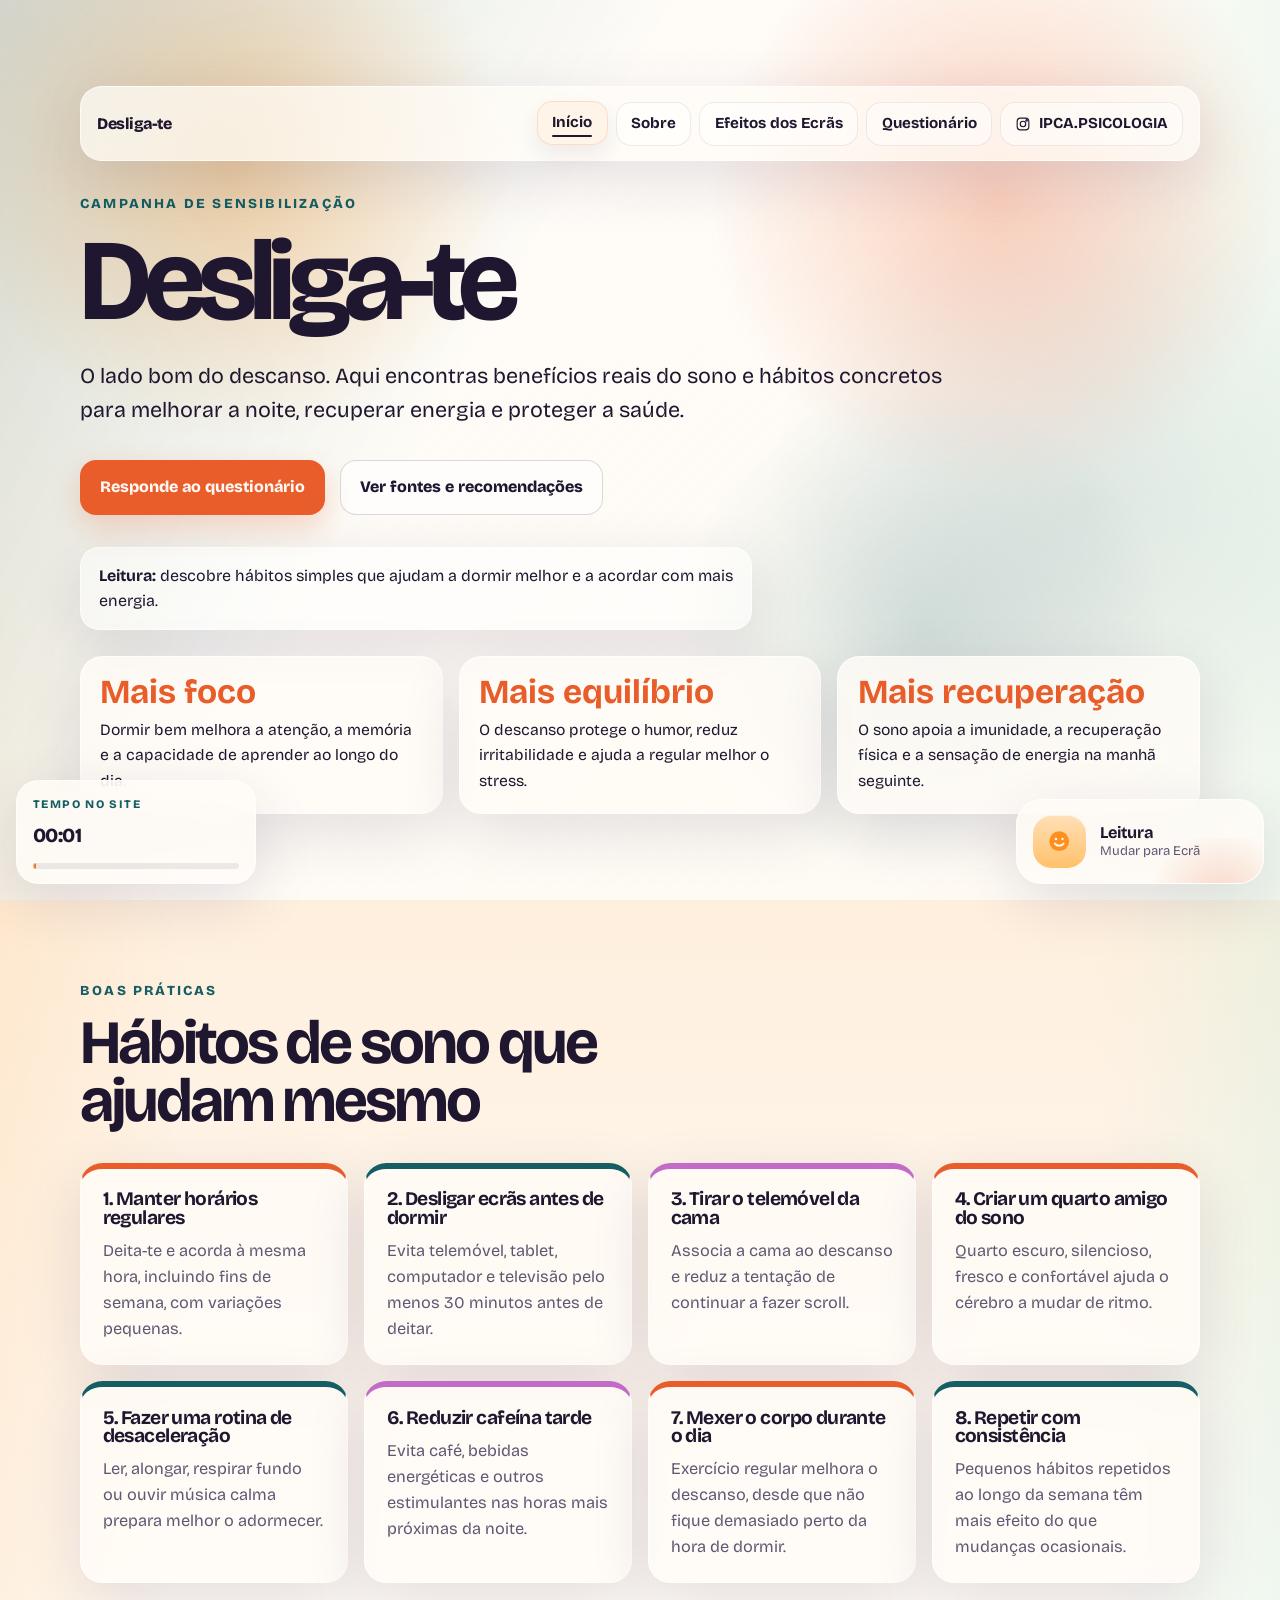
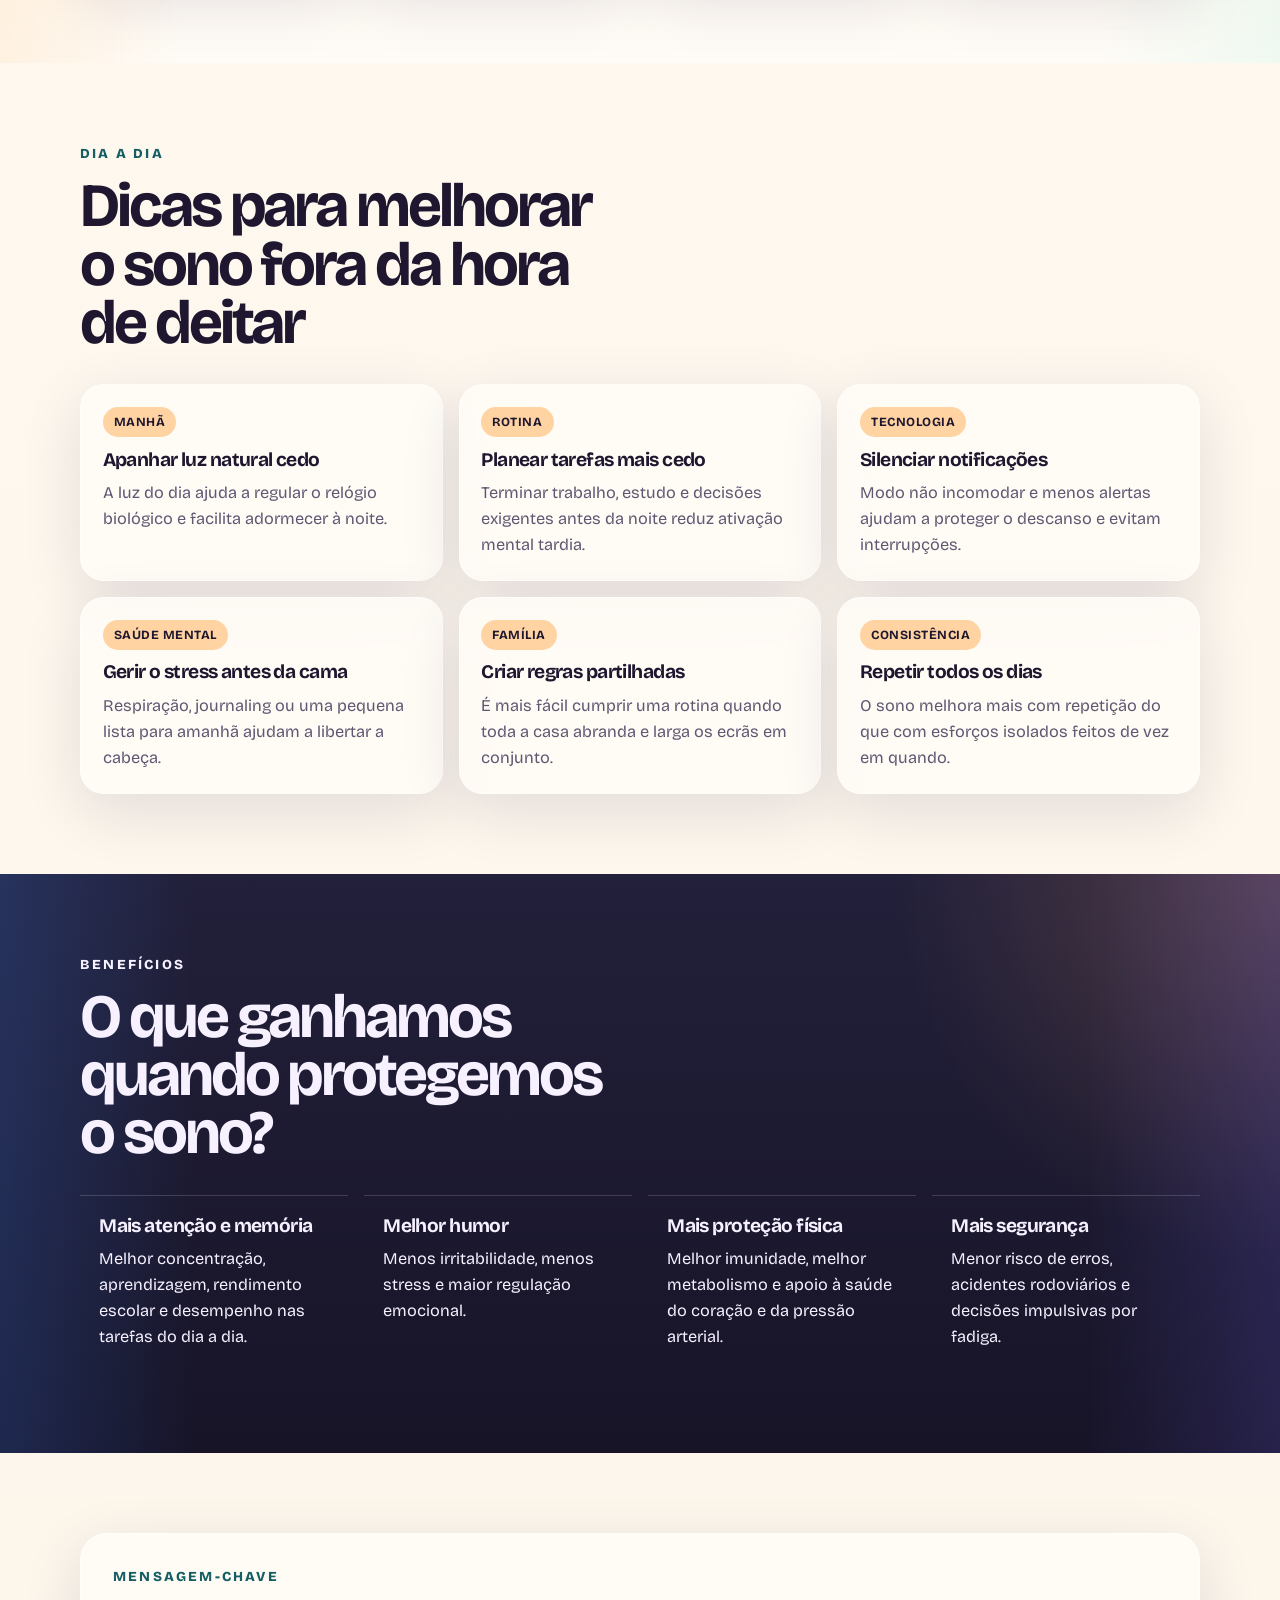
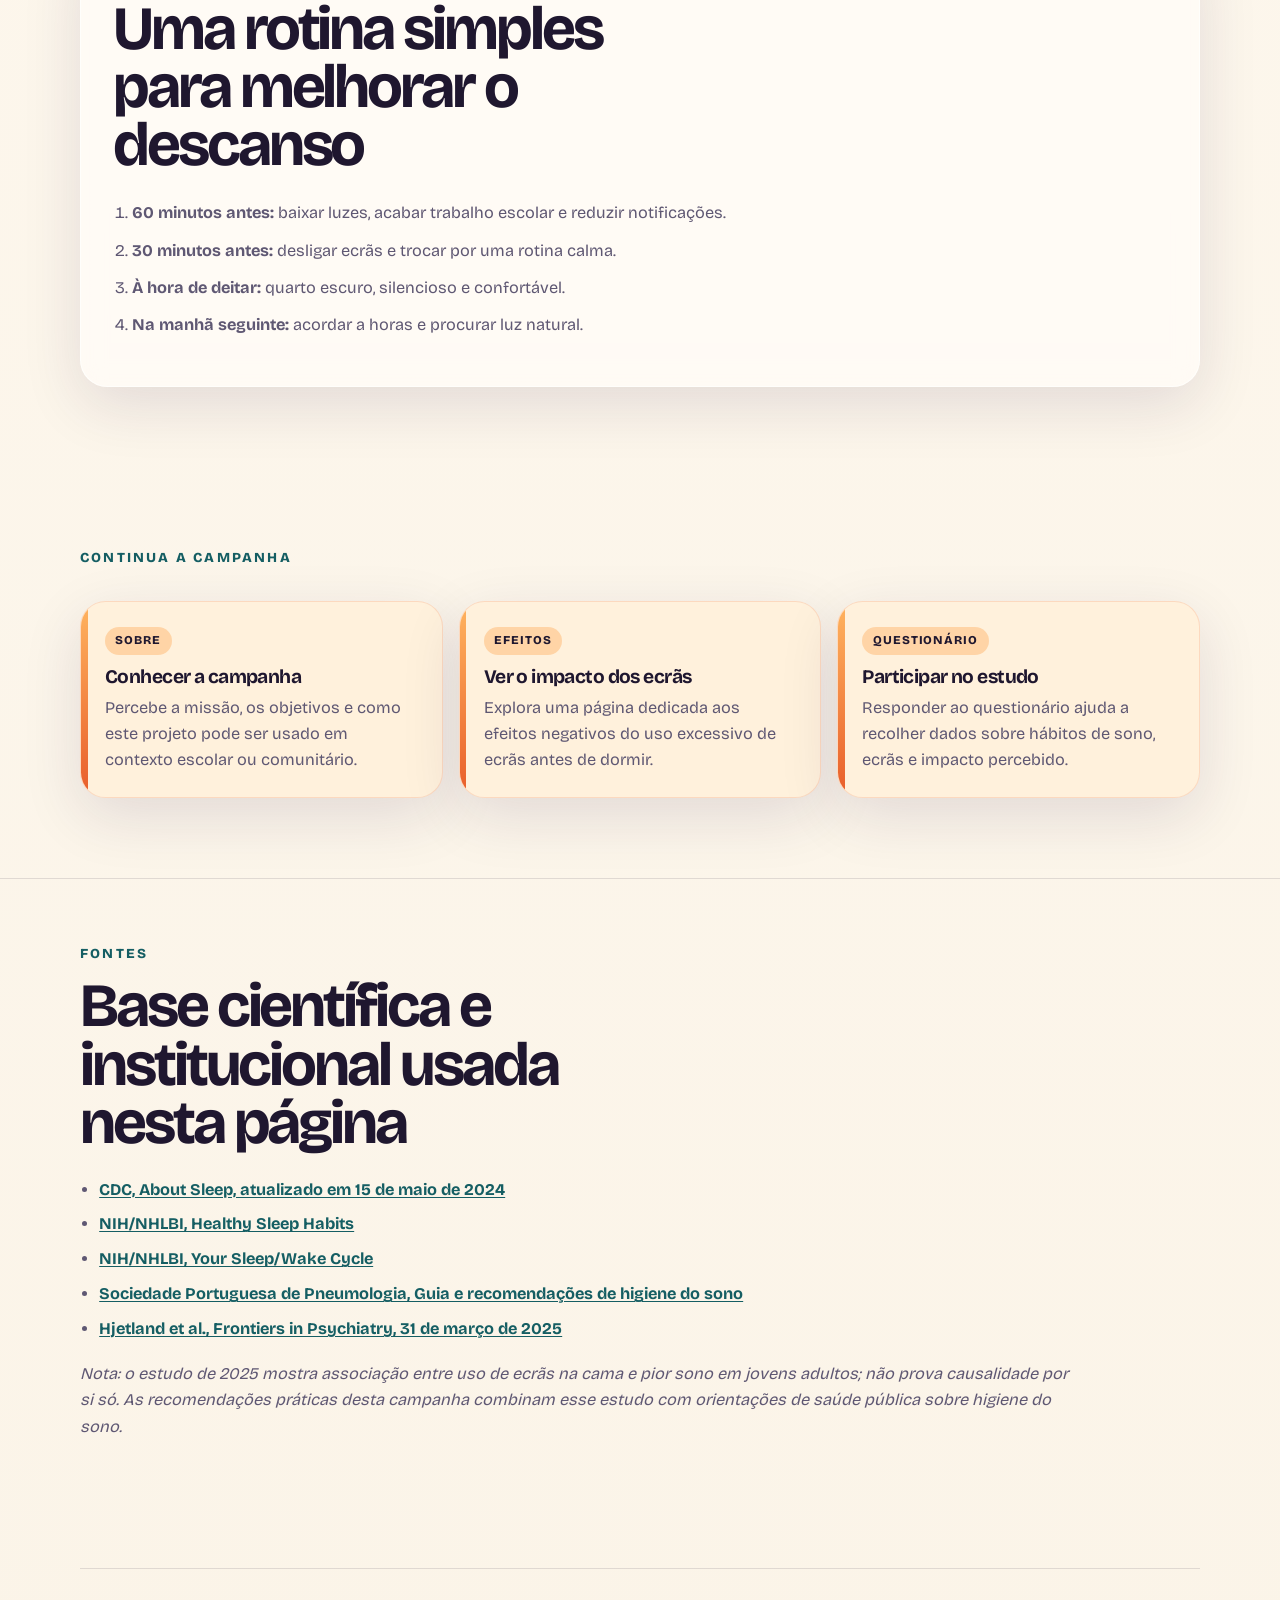
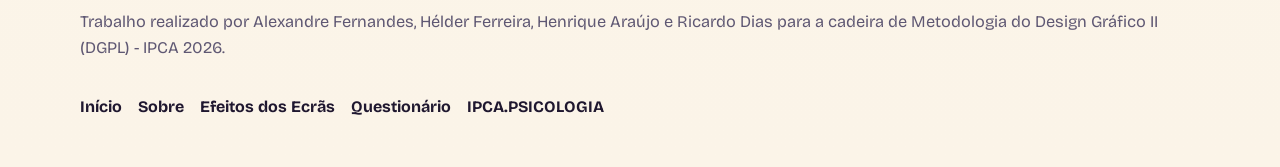
==== commit 9ebea5c1: "Add files via upload" ====
--- a/index.html
+++ b/index.html
@@ -21,21 +21,59 @@
             <a href="./sobre.html">Sobre</a>
             <a href="./efeitos-ecras.html">Efeitos dos Ecrãs</a>
             <a href="./questionario.html">Questionário</a>
-            <a href="https://www.instagram.com/ipca.psicologia/" target="_blank" rel="noreferrer">IPCA.PSICOLOGIA</a>
+            <a class="site-nav__social" href="https://www.instagram.com/ipca.psicologia/" target="_blank" rel="noreferrer">
+              <svg viewBox="0 0 24 24" aria-hidden="true">
+                <rect x="3.25" y="3.25" width="17.5" height="17.5" rx="5"></rect>
+                <circle cx="12" cy="12" r="4.1"></circle>
+                <circle cx="17.35" cy="6.65" r="1.15"></circle>
+              </svg>
+              <span>IPCA.PSICOLOGIA</span>
+            </a>
           </div>
         </div>
       </nav>
-      <p class="eyebrow">Campanha de Sensibilização</p>
+
+      <p class="eyebrow" data-mode-copy="reading">Campanha de Sensibilização</p>
+      <p class="eyebrow" data-mode-copy="screen" hidden>Exposição Noturna a Ecrãs</p>
       <h1>Desliga-te</h1>
-      <p class="hero__lead">
-        Desliga o ecrã. Liga o descanso. O uso de ecrãs à noite pode atrasar o sono, reduzir o tempo total de descanso
-        e piorar a qualidade do sono. Dormir bem protege a atenção, o humor, a aprendizagem, a imunidade e a saúde cardiovascular.
+
+      <p class="hero__lead" data-mode-copy="reading">
+        O lado bom do descanso. Aqui encontras benefícios reais do sono e hábitos concretos
+        para melhorar a noite, recuperar energia e proteger a saúde.
       </p>
+      <p class="hero__lead" data-mode-copy="screen" hidden>
+        O lado que rouba descanso. Aqui vês como o uso excessivo de ecrãs antes de dormir
+        encurta o sono, aumenta a ativação mental e piora o dia seguinte.
+      </p>
+
       <div class="hero__actions">
-        <a class="button button--primary" href="./questionario.html">Responde a este questionário</a>
+        <a class="button button--primary" href="./questionario.html">Responde ao questionário</a>
         <a class="button button--ghost" href="#fontes">Ver fontes e recomendações</a>
       </div>
-      <div class="hero__stats">
+
+      <div class="mode-caption" data-mode-copy="reading">
+        <strong>Leitura:</strong> descobre hábitos simples que ajudam a dormir melhor e a acordar com mais energia.
+      </div>
+      <div class="mode-caption mode-caption--screen" data-mode-copy="screen" hidden>
+        <strong>Ecrã:</strong> percebe como a luz, o scroll e o excesso de estímulo podem roubar descanso à tua noite.
+      </div>
+
+      <div class="hero__stats hero__stats--reading" data-mode-visibility="reading">
+        <article>
+          <strong>Mais foco</strong>
+          <span>Dormir bem melhora a atenção, a memória e a capacidade de aprender ao longo do dia.</span>
+        </article>
+        <article>
+          <strong>Mais equilíbrio</strong>
+          <span>O descanso protege o humor, reduz irritabilidade e ajuda a regular melhor o stress.</span>
+        </article>
+        <article>
+          <strong>Mais recuperação</strong>
+          <span>O sono apoia a imunidade, a recuperação física e a sensação de energia na manhã seguinte.</span>
+        </article>
+      </div>
+
+      <div class="hero__stats hero__stats--screen" data-mode-visibility="screen" hidden>
         <article>
           <strong>+59%</strong>
           <span>de probabilidade de sintomas de insónia por cada hora adicional de ecrã na cama, num estudo com jovens adultos</span>
@@ -45,50 +83,18 @@
           <span>de sono por cada hora adicional de ecrã na cama no mesmo estudo</span>
         </article>
         <article>
-          <strong>7+ horas</strong>
-          <span>de sono recomendadas para a maioria dos adultos; adolescentes devem dormir 8 a 10 horas</span>
+          <strong>Noite em alerta</strong>
+          <span>luz, estimulação e tempo roubado ao descanso prolongam o estado de vigília quando o corpo devia abrandar</span>
         </article>
       </div>
     </div>
   </header>
 
   <main>
-    <section class="section">
-      <div class="wrap grid grid--2">
-        <div>
-          <p class="eyebrow">Porque acontece</p>
-          <h2>Porque é que os ecrãs podem roubar sono?</h2>
-        </div>
-        <div class="stack">
-          <div class="note">
-            <h3>Luz artificial tardia</h3>
-            <p>
-              A exposição a luz artificial intensa ao fim da noite pode interferir com a libertação de melatonina,
-              a hormona que ajuda o corpo a preparar-se para dormir.
-            </p>
-          </div>
-          <div class="note">
-            <h3>Estimulação mental</h3>
-            <p>
-              Redes sociais, vídeos, jogos, mensagens e notificações mantêm o cérebro em modo de alerta quando ele devia
-              estar a desacelerar.
-            </p>
-          </div>
-          <div class="note">
-            <h3>Tempo deslocado do sono</h3>
-            <p>
-              Muitas vezes o problema não é só a luz: é também o tempo que o ecrã ocupa quando já devíamos estar a dormir.
-              A investigação recente sugere que o tempo total no ecrã na cama pesa mais do que o tipo de atividade.
-            </p>
-          </div>
-        </div>
-      </div>
-    </section>
-
-    <section class="section section--tint">
-      <div class="wrap">
-        <p class="eyebrow">O que fazer</p>
-        <h2>Higiene do sono: hábitos que ajudam mesmo</h2>
+    <section class="section section--tint" data-mode-visibility="reading">
+      <div class="wrap">
+        <p class="eyebrow">Boas Práticas</p>
+        <h2>Hábitos de sono que ajudam mesmo</h2>
         <div class="cards">
           <article class="card">
             <h3>1. Manter horários regulares</h3>
@@ -96,40 +102,81 @@
           </article>
           <article class="card">
             <h3>2. Desligar ecrãs antes de dormir</h3>
-            <p>Evita telemóvel, tablet, computador e televisão pelo menos 30 minutos antes de deitar. Se conseguires, aumenta essa margem.</p>
-          </article>
-          <article class="card">
-            <h3>3. Não usar a cama como zona de scroll</h3>
-            <p>Associa a cama ao descanso. Sempre que possível, deixa o telemóvel a carregar fora do quarto ou longe da almofada.</p>
+            <p>Evita telemóvel, tablet, computador e televisão pelo menos 30 minutos antes de deitar.</p>
+          </article>
+          <article class="card">
+            <h3>3. Tirar o telemóvel da cama</h3>
+            <p>Associa a cama ao descanso e reduz a tentação de continuar a fazer scroll.</p>
           </article>
           <article class="card">
             <h3>4. Criar um quarto amigo do sono</h3>
-            <p>Quarto escuro, silencioso, fresco e confortável. Menos luz e menos ruído ajudam o cérebro a mudar de ritmo.</p>
+            <p>Quarto escuro, silencioso, fresco e confortável ajuda o cérebro a mudar de ritmo.</p>
           </article>
           <article class="card">
             <h3>5. Fazer uma rotina de desaceleração</h3>
-            <p>Ler, ouvir música calma, alongar, tomar banho morno ou praticar respiração lenta pode preparar melhor o sono.</p>
-          </article>
-          <article class="card">
-            <h3>6. Cuidar do que se come e bebe</h3>
-            <p>Evita cafeína ao fim da tarde/noite, refeições pesadas, álcool e nicotina perto da hora de dormir.</p>
+            <p>Ler, alongar, respirar fundo ou ouvir música calma prepara melhor o adormecer.</p>
+          </article>
+          <article class="card">
+            <h3>6. Reduzir cafeína tarde</h3>
+            <p>Evita café, bebidas energéticas e outros estimulantes nas horas mais próximas da noite.</p>
           </article>
           <article class="card">
             <h3>7. Mexer o corpo durante o dia</h3>
-            <p>Exercício regular ajuda a dormir melhor, mas idealmente não muito perto da hora de deitar.</p>
-          </article>
-          <article class="card">
-            <h3>8. Fazer sestas curtas</h3>
-            <p>Se precisares de sesta, mantém-na curta. Sestas longas ou tardias podem atrasar o sono noturno.</p>
-          </article>
-        </div>
-      </div>
-    </section>
-
-    <section class="section">
+            <p>Exercício regular melhora o descanso, desde que não fique demasiado perto da hora de dormir.</p>
+          </article>
+          <article class="card">
+            <h3>8. Repetir com consistência</h3>
+            <p>Pequenos hábitos repetidos ao longo da semana têm mais efeito do que mudanças ocasionais.</p>
+          </article>
+        </div>
+      </div>
+    </section>
+
+    <section class="section section--tint" data-mode-visibility="screen" hidden>
+      <div class="wrap">
+        <p class="eyebrow">Más Práticas</p>
+        <h2>Hábitos ligados ao uso de ecrãs que pioram o sono</h2>
+        <div class="cards cards--negative">
+          <article class="card">
+            <h3>1. Ir para a cama com o telemóvel</h3>
+            <p>A cama deixa de ser associada ao descanso e passa a funcionar como extensão do ecrã.</p>
+          </article>
+          <article class="card">
+            <h3>2. Ficar online até ao último minuto</h3>
+            <p>Sem tempo de desaceleração, o cérebro não entra facilmente em modo de adormecer.</p>
+          </article>
+          <article class="card">
+            <h3>3. Adormecer com notificações ativas</h3>
+            <p>Mesmo sem acordares sempre, o corpo mantém-se em estado de vigilância e expectativa.</p>
+          </article>
+          <article class="card">
+            <h3>4. Trocar sono por mais conteúdo</h3>
+            <p>Vídeos, jogos e redes sociais empurram a hora de deitar cada vez mais para tarde.</p>
+          </article>
+          <article class="card">
+            <h3>5. Usar o ecrã para “desligar a cabeça”</h3>
+            <p>Muitas vezes o efeito é o contrário: mais estímulo, mais ativação e mais dificuldade em parar.</p>
+          </article>
+          <article class="card">
+            <h3>6. Compensar o cansaço com mais cafeína</h3>
+            <p>A fadiga do dia seguinte alimenta um ciclo de alerta artificial que volta a perturbar a noite.</p>
+          </article>
+          <article class="card">
+            <h3>7. Misturar estudo, stress e ecrãs</h3>
+            <p>Levar trabalho e conflito digital para a última hora do dia prolonga a tensão mental.</p>
+          </article>
+          <article class="card">
+            <h3>8. Normalizar noites curtas</h3>
+            <p>Quando a privação se torna rotina, o corpo acumula fadiga e perde capacidade de recuperação.</p>
+          </article>
+        </div>
+      </div>
+    </section>
+
+    <section class="section" data-mode-visibility="reading">
       <div class="wrap">
         <p class="eyebrow">Dia a dia</p>
-        <h2>Outros hábitos saudáveis a adotar</h2>
+        <h2>Dicas para melhorar o sono fora da hora de deitar</h2>
         <div class="habit-grid">
           <article class="habit">
             <span class="habit__tag">Manhã</span>
@@ -137,38 +184,156 @@
             <p>A luz do dia ajuda a regular o relógio biológico e facilita adormecer à noite.</p>
           </article>
           <article class="habit">
-            <span class="habit__tag">Escola e trabalho</span>
+            <span class="habit__tag">Rotina</span>
             <h3>Planear tarefas mais cedo</h3>
-            <p>Evitar estudar, trabalhar ou resolver conflitos no ecrã em cima da hora de dormir reduz ativação mental.</p>
+            <p>Terminar trabalho, estudo e decisões exigentes antes da noite reduz ativação mental tardia.</p>
           </article>
           <article class="habit">
             <span class="habit__tag">Tecnologia</span>
             <h3>Silenciar notificações</h3>
-            <p>Ativar modo noturno, não incomodar ou alarmes sem distrações ajuda a cortar interrupções desnecessárias.</p>
+            <p>Modo não incomodar e menos alertas ajudam a proteger o descanso e evitam interrupções.</p>
           </article>
           <article class="habit">
             <span class="habit__tag">Saúde mental</span>
             <h3>Gerir o stress antes da cama</h3>
-            <p>Respiração, journaling ou uma lista rápida para o dia seguinte ajudam a tirar preocupações da cabeça.</p>
+            <p>Respiração, journaling ou uma pequena lista para amanhã ajudam a libertar a cabeça.</p>
           </article>
           <article class="habit">
             <span class="habit__tag">Família</span>
             <h3>Criar regras partilhadas</h3>
-            <p>É mais fácil cumprir uma rotina quando toda a casa adota uma hora para abrandar e largar os ecrãs.</p>
+            <p>É mais fácil cumprir uma rotina quando toda a casa abranda e larga os ecrãs em conjunto.</p>
           </article>
           <article class="habit">
             <span class="habit__tag">Consistência</span>
             <h3>Repetir todos os dias</h3>
-            <p>Higiene do sono funciona melhor com regularidade. Pequenos hábitos repetidos valem mais do que mudanças radicais por um dia.</p>
-          </article>
-        </div>
-      </div>
-    </section>
-
-    <section class="section section--tint">
-      <div class="wrap">
-        <p class="eyebrow">Explora</p>
-        <h2>Três portas de entrada para a campanha</h2>
+            <p>O sono melhora mais com repetição do que com esforços isolados feitos de vez em quando.</p>
+          </article>
+        </div>
+      </div>
+    </section>
+
+    <section class="section" data-mode-visibility="screen" hidden>
+      <div class="wrap">
+        <p class="eyebrow">Consequências</p>
+        <h2>O que acontece quando o ecrã domina a noite</h2>
+        <div class="habit-grid">
+          <article class="habit">
+            <span class="habit__tag">Foco</span>
+            <h3>Mais distração</h3>
+            <p>O cérebro cansado demora mais a concentrar-se e comete mais erros em tarefas simples.</p>
+          </article>
+          <article class="habit">
+            <span class="habit__tag">Humor</span>
+            <h3>Mais irritabilidade</h3>
+            <p>Com menos descanso, o controlo emocional enfraquece e aumenta a sensibilidade ao stress.</p>
+          </article>
+          <article class="habit">
+            <span class="habit__tag">Energia</span>
+            <h3>Mais fadiga</h3>
+            <p>O cansaço acumula-se e o corpo entra num ciclo de esforço sem recuperação suficiente.</p>
+          </article>
+          <article class="habit">
+            <span class="habit__tag">Aprendizagem</span>
+            <h3>Menor retenção</h3>
+            <p>Memória, consolidação de conteúdos e velocidade de processamento ficam mais frágeis.</p>
+          </article>
+          <article class="habit">
+            <span class="habit__tag">Autocontrolo</span>
+            <h3>Mais impulsividade</h3>
+            <p>Quando a noite é curta, torna-se mais difícil resistir a distrações e repetir o mesmo padrão.</p>
+          </article>
+          <article class="habit">
+            <span class="habit__tag">Rotina</span>
+            <h3>Desorganização crescente</h3>
+            <p>Quanto pior a noite, mais difícil fica reconstruir hábitos estáveis no dia seguinte.</p>
+          </article>
+        </div>
+      </div>
+    </section>
+
+    <section class="section section--dark" data-mode-visibility="reading">
+      <div class="wrap">
+        <p class="eyebrow">Benefícios</p>
+        <h2>O que ganhamos quando protegemos o sono?</h2>
+        <div class="benefits">
+          <article>
+            <h3>Mais atenção e memória</h3>
+            <p>Melhor concentração, aprendizagem, rendimento escolar e desempenho nas tarefas do dia a dia.</p>
+          </article>
+          <article>
+            <h3>Melhor humor</h3>
+            <p>Menos irritabilidade, menos stress e maior regulação emocional.</p>
+          </article>
+          <article>
+            <h3>Mais proteção física</h3>
+            <p>Melhor imunidade, melhor metabolismo e apoio à saúde do coração e da pressão arterial.</p>
+          </article>
+          <article>
+            <h3>Mais segurança</h3>
+            <p>Menor risco de erros, acidentes rodoviários e decisões impulsivas por fadiga.</p>
+          </article>
+        </div>
+      </div>
+    </section>
+
+    <section class="section section--dark" data-mode-visibility="screen" hidden>
+      <div class="wrap">
+        <p class="eyebrow">Estatísticas e impacto</p>
+        <h2>Porque vale a pena levar isto a sério?</h2>
+        <div class="benefits">
+          <article>
+            <h3>Sono mais curto</h3>
+            <p>O tempo de descanso noturno tende a diminuir quando os ecrãs ocupam o último bloco da noite.</p>
+          </article>
+          <article>
+            <h3>Pior qualidade</h3>
+            <p>Mesmo dormindo, a recuperação pode ser menor e a manhã seguinte mais pesada.</p>
+          </article>
+          <article>
+            <h3>Maior ativação</h3>
+            <p>O cérebro demora mais a abrandar quando recebe luz, notificações e conteúdo estimulante até tarde.</p>
+          </article>
+          <article>
+            <h3>Ciclo repetido</h3>
+            <p>A fadiga do dia seguinte aumenta a probabilidade de voltar a usar mal os ecrãs na noite seguinte.</p>
+          </article>
+        </div>
+      </div>
+    </section>
+
+    <section class="section" data-mode-visibility="reading">
+      <div class="wrap campaign-box">
+        <div>
+          <p class="eyebrow">Mensagem-chave</p>
+          <h2>Uma rotina simples para melhorar o descanso</h2>
+        </div>
+        <ol class="steps">
+          <li><strong>60 minutos antes:</strong> baixar luzes, acabar trabalho escolar e reduzir notificações.</li>
+          <li><strong>30 minutos antes:</strong> desligar ecrãs e trocar por uma rotina calma.</li>
+          <li><strong>À hora de deitar:</strong> quarto escuro, silencioso e confortável.</li>
+          <li><strong>Na manhã seguinte:</strong> acordar a horas e procurar luz natural.</li>
+        </ol>
+      </div>
+    </section>
+
+    <section class="section" data-mode-visibility="screen" hidden>
+      <div class="wrap campaign-box campaign-box--warning">
+        <div>
+          <p class="eyebrow">Mensagem-chave</p>
+          <h2>Quando o ecrã entra na cama, o descanso sai de cena</h2>
+        </div>
+        <ol class="steps">
+          <li><strong>Mais luz:</strong> o corpo demora mais a reconhecer que a noite começou.</li>
+          <li><strong>Mais estímulo:</strong> o cérebro continua em alerta quando devia abrandar.</li>
+          <li><strong>Menos sono:</strong> a hora de deitar desliza e o tempo total de descanso encurta.</li>
+          <li><strong>Mais fadiga:</strong> o dia seguinte fica mais pesado e o ciclo tende a repetir-se.</li>
+        </ol>
+      </div>
+    </section>
+
+    <section class="section section--explore">
+      <div class="wrap">
+        <p class="eyebrow">Continua a campanha</p>
         <div class="launchpad">
           <a class="launchpad__item" href="./sobre.html">
             <span class="launchpad__meta">Sobre</span>
@@ -189,66 +354,6 @@
       </div>
     </section>
 
-    <section class="section section--dark">
-      <div class="wrap">
-        <p class="eyebrow">Benefícios</p>
-        <h2>O que ganhamos quando protegemos o sono?</h2>
-        <div class="benefits">
-          <article>
-            <h3>Mais atenção e memória</h3>
-            <p>Melhor concentração, aprendizagem, rendimento escolar e desempenho nas tarefas do dia a dia.</p>
-          </article>
-          <article>
-            <h3>Melhor humor</h3>
-            <p>Menos irritabilidade, menos stress e maior regulação emocional.</p>
-          </article>
-          <article>
-            <h3>Mais proteção física</h3>
-            <p>Melhor imunidade, melhor metabolismo e apoio à saúde do coração e da pressão arterial.</p>
-          </article>
-          <article>
-            <h3>Mais segurança</h3>
-            <p>Menor risco de erros, acidentes rodoviários e decisões impulsivas por fadiga.</p>
-          </article>
-        </div>
-      </div>
-    </section>
-
-    <section class="section">
-      <div class="wrap campaign-box">
-        <div>
-          <p class="eyebrow">Mensagem-chave</p>
-          <h2>Uma rotina simples para a campanha</h2>
-        </div>
-        <ol class="steps">
-          <li><strong>60 minutos antes:</strong> baixar luzes, acabar trabalho escolar e reduzir notificações.</li>
-          <li><strong>30 minutos antes:</strong> desligar ecrãs e trocar por uma rotina calma.</li>
-          <li><strong>À hora de deitar:</strong> quarto escuro, silencioso e confortável.</li>
-          <li><strong>Na manhã seguinte:</strong> acordar a horas e procurar luz natural.</li>
-        </ol>
-        <p class="campaign-box__footer">
-          Se houver dificuldade persistente em adormecer, sonolência excessiva durante o dia, ressonar intenso ou despertares frequentes,
-          é importante procurar aconselhamento profissional.
-        </p>
-      </div>
-    </section>
-
-    <section class="section section--tint">
-      <div class="wrap campaign-box">
-        <div>
-          <p class="eyebrow">Participação</p>
-          <h2>O questionário tem agora uma página própria.</h2>
-        </div>
-        <p class="hero__lead">
-          Para manter a página inicial mais leve e mais clara, o formulário foi movido para uma secção própria.
-          Lá encontras todas as perguntas sobre hábitos de sono, uso de ecrãs e impacto percebido.
-        </p>
-        <div class="hero__actions">
-          <a class="button button--primary" href="./questionario.html">Abrir Questionário</a>
-        </div>
-      </div>
-    </section>
-
     <section class="section section--sources" id="fontes">
       <div class="wrap">
         <p class="eyebrow">Fontes</p>
@@ -267,6 +372,7 @@
       </div>
     </section>
   </main>
+
   <footer class="site-footer">
     <div class="wrap site-footer__inner">
       <p>Trabalho realizado por Alexandre Fernandes, Hélder Ferreira, Henrique Araújo e Ricardo Dias para a cadeira de Metodologia do Design Gráfico II (DGPL) - IPCA 2026.</p>
--- a/styles.css
+++ b/styles.css
@@ -47,6 +47,10 @@
   box-sizing: border-box;
 }
 
+[hidden] {
+  display: none !important;
+}
+
 html {
   scroll-behavior: smooth;
 }
@@ -87,6 +91,11 @@
   opacity: 1;
 }
 
+body:not([data-theme]) [data-mode-visibility="screen"],
+body:not([data-theme]) [data-mode-copy="screen"] {
+  display: none;
+}
+
 @keyframes float-in {
   from {
     opacity: 0;
@@ -134,7 +143,7 @@
   justify-content: space-between;
   gap: 1rem;
   padding: 0.9rem 1rem;
-  border-radius: 999px;
+  border-radius: 1.35rem;
   background: rgba(255, 252, 247, 0.72);
   backdrop-filter: blur(18px);
   border: 1px solid rgba(255, 255, 255, 0.72);
@@ -156,12 +165,30 @@
 .site-nav__links a {
   position: relative;
   padding: 0.55rem 0.9rem;
-  border-radius: 999px;
+  border-radius: 0.95rem;
+  border: 1px solid rgba(31, 23, 47, 0.08);
+  background: rgba(255, 255, 255, 0.44);
   color: var(--ink);
   font-size: 0.95rem;
   font-weight: 700;
   text-decoration: none;
-  transition: background-color 180ms ease, transform 180ms ease;
+  box-shadow: inset 0 1px 0 rgba(255, 255, 255, 0.54);
+  transition: background-color 180ms ease, transform 180ms ease, border-color 180ms ease, box-shadow 180ms ease;
+}
+
+.site-nav__social {
+  display: inline-flex;
+  align-items: center;
+  gap: 0.45rem;
+}
+
+.site-nav__social svg {
+  width: 1rem;
+  height: 1rem;
+  flex: 0 0 auto;
+  fill: none;
+  stroke: currentColor;
+  stroke-width: 1.7;
 }
 
 .site-nav__links a::after {
@@ -180,7 +207,9 @@
 
 .site-nav__links a:hover,
 .site-nav__links a[aria-current="page"] {
-  background: rgba(232, 93, 42, 0.14);
+  background: rgba(255, 243, 230, 0.9);
+  border-color: rgba(232, 93, 42, 0.16);
+  box-shadow: 0 10px 22px rgba(41, 26, 74, 0.08);
   transform: translateY(-1px);
 }
 
@@ -191,7 +220,8 @@
 
 body[data-theme="screen"] .site-nav__links a:hover,
 body[data-theme="screen"] .site-nav__links a[aria-current="page"] {
-  background: rgba(46, 134, 255, 0.14);
+  background: rgba(237, 245, 255, 0.96);
+  border-color: rgba(46, 134, 255, 0.18);
 }
 
 .wrap {
@@ -206,6 +236,22 @@
   display: flex;
   align-items: center;
   padding: 3rem 0 4rem;
+}
+
+.hero::before {
+  content: "";
+  position: absolute;
+  inset: 0;
+  background:
+    linear-gradient(90deg, rgba(255, 197, 130, 0.22) 0, rgba(255, 197, 130, 0) 16%),
+    linear-gradient(270deg, rgba(177, 232, 214, 0.24) 0, rgba(177, 232, 214, 0) 18%);
+  pointer-events: none;
+}
+
+body[data-theme="screen"] .hero::before {
+  background:
+    linear-gradient(90deg, rgba(132, 185, 255, 0.26) 0, rgba(132, 185, 255, 0) 16%),
+    linear-gradient(270deg, rgba(176, 208, 255, 0.24) 0, rgba(176, 208, 255, 0) 18%);
 }
 
 .hero__mesh {
@@ -291,6 +337,25 @@
   margin: 0 0 2rem;
 }
 
+.mode-caption {
+  max-width: 42rem;
+  margin-bottom: 1.6rem;
+  padding: 0.95rem 1.1rem;
+  border-radius: 1.2rem;
+  background: rgba(255, 255, 255, 0.5);
+  border: 1px solid rgba(255, 255, 255, 0.65);
+  color: var(--ink);
+  box-shadow: var(--shadow);
+}
+
+.mode-caption strong {
+  color: var(--ink);
+}
+
+.mode-caption--screen {
+  background: rgba(226, 239, 255, 0.62);
+}
+
 .button {
   display: inline-flex;
   align-items: center;
@@ -298,7 +363,7 @@
   min-height: 3.25rem;
   padding: 0.85rem 1.2rem;
   border: 1px solid transparent;
-  border-radius: 999px;
+  border-radius: 1rem;
   font-weight: 800;
   text-decoration: none;
   transition: transform 180ms ease, background-color 180ms ease, border-color 180ms ease;
@@ -375,13 +440,29 @@
 }
 
 .section--tint {
+  position: relative;
+  overflow: hidden;
   background:
+    linear-gradient(90deg, rgba(255, 211, 162, 0.26) 0, rgba(255, 211, 162, 0) 14%),
+    linear-gradient(270deg, rgba(185, 238, 223, 0.22) 0, rgba(185, 238, 223, 0) 14%),
     linear-gradient(180deg, rgba(255, 212, 166, 0.32), rgba(255, 255, 255, 0)),
     linear-gradient(180deg, rgba(255, 255, 255, 0.5), rgba(255, 255, 255, 0.5));
 }
 
+body[data-theme="screen"] .section--tint {
+  background:
+    linear-gradient(90deg, rgba(167, 208, 255, 0.28) 0, rgba(167, 208, 255, 0) 14%),
+    linear-gradient(270deg, rgba(194, 221, 255, 0.24) 0, rgba(194, 221, 255, 0) 14%),
+    linear-gradient(180deg, rgba(151, 198, 255, 0.34), rgba(255, 255, 255, 0)),
+    linear-gradient(180deg, rgba(248, 251, 255, 0.68), rgba(234, 243, 255, 0.4));
+}
+
 .section--dark {
+  position: relative;
+  overflow: hidden;
   background:
+    linear-gradient(90deg, rgba(63, 135, 255, 0.18) 0, rgba(63, 135, 255, 0) 15%),
+    linear-gradient(270deg, rgba(121, 104, 255, 0.16) 0, rgba(121, 104, 255, 0) 15%),
     radial-gradient(circle at top right, rgba(255, 163, 109, 0.22), transparent 24rem),
     linear-gradient(180deg, var(--night-soft), var(--night));
 }
@@ -391,6 +472,57 @@
 .section--dark h3,
 .section--dark p {
   color: #f6f0ff;
+}
+
+.section--cycle {
+  background:
+    radial-gradient(circle at 14% 22%, rgba(88, 152, 255, 0.28), transparent 20rem),
+    radial-gradient(circle at 86% 14%, rgba(158, 108, 255, 0.18), transparent 18rem),
+    linear-gradient(180deg, #132746, #0b1730 58%, #081120);
+}
+
+.section--cycle .resource,
+.section--cycle .quote-panel {
+  background:
+    linear-gradient(180deg, rgba(238, 246, 255, 0.96), rgba(218, 232, 255, 0.9)),
+    rgba(255, 255, 255, 0.88);
+  border: 1px solid rgba(146, 185, 255, 0.34);
+  box-shadow: 0 18px 44px rgba(5, 14, 35, 0.26);
+}
+
+.section--cycle .resource h3,
+.section--cycle .resource p,
+.section--cycle .quote-panel p {
+  color: #14243d;
+}
+
+.section--cycle .resource {
+  position: relative;
+  overflow: hidden;
+}
+
+.section--cycle .resource::before {
+  content: "";
+  position: absolute;
+  inset: 0 auto 0 0;
+  width: 0.42rem;
+  background: linear-gradient(180deg, #85b8ff, #2e86ff);
+}
+
+.section--cycle .resource:nth-child(2)::before {
+  background: linear-gradient(180deg, #9cb7ff, #5a6fff);
+}
+
+.section--cycle .resource:nth-child(3)::before {
+  background: linear-gradient(180deg, #bcb2ff, #7f68ff);
+}
+
+.section--cycle .resource:nth-child(4)::before {
+  background: linear-gradient(180deg, #92d6ff, #3aa4ff);
+}
+
+.section--cycle .quote-panel {
+  border-left: 6px solid #5fa3ff;
 }
 
 .section--sources {
@@ -503,6 +635,24 @@
 .card:nth-child(7) { animation-delay: 420ms; }
 .card:nth-child(8) { animation-delay: 490ms; }
 
+.cards--negative .card {
+  background:
+    linear-gradient(180deg, rgba(255, 255, 255, 0.55), rgba(212, 229, 255, 0.62)),
+    var(--paper);
+}
+
+.cards--negative .card:nth-child(3n + 1) {
+  border-top-color: #2e86ff;
+}
+
+.cards--negative .card:nth-child(3n + 2) {
+  border-top-color: #6d7cff;
+}
+
+.cards--negative .card:nth-child(3n) {
+  border-top-color: #9b59ff;
+}
+
 .habit-grid,
 .benefits {
   display: grid;
@@ -535,6 +685,10 @@
   text-transform: uppercase;
 }
 
+body[data-theme="screen"] .habit__tag {
+  background: rgba(184, 217, 255, 0.9);
+}
+
 .benefits {
   grid-template-columns: repeat(4, minmax(0, 1fr));
 }
@@ -552,6 +706,17 @@
 .campaign-box {
   padding: 2rem;
   border-radius: 1.7rem;
+}
+
+.campaign-box--warning {
+  background:
+    linear-gradient(180deg, rgba(244, 249, 255, 0.92), rgba(208, 228, 255, 0.88)),
+    var(--paper);
+  border-color: rgba(113, 165, 255, 0.32);
+}
+
+.campaign-box--warning .steps strong {
+  color: var(--accent);
 }
 
 .spotlight-grid,
@@ -598,7 +763,26 @@
   border-left: 6px solid var(--accent);
 }
 
+.section--explore {
+  position: relative;
+  overflow: hidden;
+}
+
+.section--explore::before {
+  content: "";
+  position: absolute;
+  inset: 0;
+  background: none;
+  pointer-events: none;
+}
+
+body[data-theme="screen"] .section--explore::before {
+  background: none;
+}
+
 .launchpad {
+  position: relative;
+  z-index: 1;
   display: grid;
   grid-template-columns: repeat(3, minmax(0, 1fr));
   gap: 1rem;
@@ -612,8 +796,8 @@
   border-radius: 1.6rem;
   text-decoration: none;
   backdrop-filter: blur(12px);
-  background: linear-gradient(145deg, rgba(255, 255, 255, 0.78), rgba(255, 255, 255, 0.56));
-  border: 1px solid rgba(255, 255, 255, 0.7);
+  background: #fff1dc;
+  border: 1px solid rgba(232, 93, 42, 0.16);
   box-shadow: var(--shadow);
   transition: transform 220ms ease, box-shadow 220ms ease;
   animation: float-in 640ms ease both;
@@ -622,14 +806,24 @@
 .launchpad__item::before {
   content: "";
   position: absolute;
-  inset: auto -20% -45% 45%;
-  height: 10rem;
-  background: radial-gradient(circle, rgba(232, 93, 42, 0.2), transparent 70%);
+  inset: 0 auto 0 0;
+  width: 0.42rem;
+  height: auto;
+  background: linear-gradient(180deg, #ffb45f, #e85d2a);
   pointer-events: none;
 }
 
+.launchpad__item::after {
+  display: none;
+}
+
 body[data-theme="screen"] .launchpad__item::before {
-  background: radial-gradient(circle, rgba(46, 134, 255, 0.24), transparent 70%);
+  background: linear-gradient(180deg, #8fc0ff, #2e86ff);
+}
+
+body[data-theme="screen"] .launchpad__item {
+  background: #e8f2ff;
+  border-color: rgba(46, 134, 255, 0.18);
 }
 
 .launchpad__item:hover {
@@ -650,12 +844,16 @@
   margin-bottom: 0.8rem;
   padding: 0.3rem 0.65rem;
   border-radius: 999px;
-  background: var(--accent-soft);
+  background: rgba(255, 210, 162, 0.92);
   color: var(--ink);
   font-size: 0.75rem;
   font-weight: 800;
   letter-spacing: 0.08em;
   text-transform: uppercase;
+}
+
+body[data-theme="screen"] .launchpad__meta {
+  background: rgba(184, 217, 255, 0.95);
 }
 
 .inline-links {
@@ -689,79 +887,186 @@
   text-decoration: none;
 }
 
-.theme-switch {
+.mode-toggle {
   position: fixed;
   right: 1rem;
   bottom: 1rem;
   z-index: 40;
+}
+
+.visit-timer {
+  position: fixed;
+  left: 1rem;
+  bottom: 1rem;
+  z-index: 40;
+  width: min(15rem, calc(100vw - 2rem));
+  padding: 0.9rem 1rem 0.85rem;
+  border-radius: 1.4rem;
+  background: rgba(255, 252, 247, 0.82);
+  border: 1px solid rgba(255, 255, 255, 0.72);
+  backdrop-filter: blur(18px);
+  box-shadow: var(--shadow);
+}
+
+.visit-timer__label {
+  margin-bottom: 0.32rem;
+  color: var(--leaf);
+  font-size: 0.72rem;
+  font-weight: 800;
+  letter-spacing: 0.12em;
+  text-transform: uppercase;
+}
+
+.visit-timer__time {
+  color: var(--ink);
+  font-size: 1.25rem;
+  font-weight: 800;
+  letter-spacing: -0.03em;
+}
+
+.visit-timer__track {
+  display: block;
+  width: 100%;
+  height: 0.42rem;
+  margin-top: 0.75rem;
+  border-radius: 999px;
+  background: rgba(31, 23, 47, 0.08);
+  overflow: hidden;
+}
+
+.visit-timer__fill {
+  display: block;
+  width: 0;
+  height: 100%;
+  border-radius: inherit;
+  background: linear-gradient(90deg, #ffb45f, #e85d2a);
+  transition: width 800ms linear;
+}
+
+.visit-timer.is-overlimit {
+  background: rgba(231, 242, 255, 0.96);
+  border-color: rgba(103, 164, 255, 0.42);
+  box-shadow:
+    0 0 0 1px rgba(140, 190, 255, 0.18),
+    0 18px 44px rgba(46, 134, 255, 0.22);
+}
+
+.visit-timer.is-overlimit .visit-timer__label {
+  color: #0b5cab;
+}
+
+.visit-timer.is-overlimit .visit-timer__time {
+  color: #123765;
+}
+
+.visit-timer.is-overlimit .visit-timer__fill {
+  background: linear-gradient(90deg, #8fc0ff, #2e86ff);
+}
+
+body[data-theme="screen"] .visit-timer {
+  background: rgba(235, 244, 255, 0.9);
+  border-color: rgba(173, 207, 255, 0.72);
+}
+
+body[data-theme="screen"] .visit-timer__label {
+  color: #0b5cab;
+}
+
+body[data-theme="screen"] .visit-timer__fill {
+  background: linear-gradient(90deg, #8fc0ff, #2e86ff);
+}
+
+.mode-toggle__button {
+  position: relative;
   display: inline-flex;
   align-items: center;
-  gap: 0.8rem;
-  min-height: 4.1rem;
-  padding: 0.8rem 1.15rem;
-  border: 1px solid rgba(255, 255, 255, 0.68);
-  border-radius: 999px;
+  gap: 0.9rem;
+  min-width: 15.5rem;
+  padding: 0.95rem 1rem;
+  border: 1px solid rgba(255, 255, 255, 0.72);
+  border-radius: 1.6rem;
   background: rgba(255, 252, 247, 0.82);
   backdrop-filter: blur(18px);
   box-shadow: var(--shadow);
   color: var(--ink);
   font: inherit;
+  text-align: left;
   cursor: pointer;
-}
-
-.theme-switch:hover {
-  transform: translateY(-2px);
-}
-
-.theme-switch__swatch {
+  overflow: hidden;
+  transition: transform 200ms ease, border-color 200ms ease, background-color 200ms ease, box-shadow 200ms ease;
+}
+
+.mode-toggle__button:hover {
+  transform: translateY(-4px);
+}
+
+.mode-toggle__button:focus-visible {
+  outline: 3px solid rgba(232, 93, 42, 0.28);
+  outline-offset: 2px;
+}
+
+.mode-toggle__glow {
+  position: absolute;
+  inset: auto -18% -100% 48%;
+  height: 8rem;
+  background: radial-gradient(circle, rgba(232, 93, 42, 0.24), transparent 68%);
+  pointer-events: none;
+}
+
+body[data-theme="screen"] .mode-toggle__glow {
+  background: radial-gradient(circle, rgba(46, 134, 255, 0.32), transparent 68%);
+}
+
+.mode-toggle__icon {
+  position: relative;
+  z-index: 1;
   display: inline-flex;
   align-items: center;
   justify-content: center;
-  width: 2.45rem;
-  height: 2.45rem;
-  border-radius: 999px;
-  background:
-    linear-gradient(135deg, #ffd08d 0%, #ffd08d 48%, #8abfff 52%, #8abfff 100%);
-  border: 2px solid rgba(16, 37, 66, 0.08);
+  width: 3.3rem;
+  height: 3.3rem;
+  border-radius: 1.15rem;
+  background: linear-gradient(180deg, #ffe0b7, #ffc16b);
+  box-shadow: inset 0 1px 0 rgba(255, 255, 255, 0.62);
   flex: 0 0 auto;
-  transition: background 220ms ease, transform 220ms ease;
-}
-
-.theme-switch__swatch svg {
+}
+
+body[data-theme="screen"] .mode-toggle__icon {
+  background: linear-gradient(180deg, #c7ddff, #81b5ff);
+}
+
+.mode-toggle__icon svg {
+  width: 1.65rem;
+  height: 1.65rem;
   display: block;
-  width: 1.45rem;
-  height: 1.45rem;
-}
-
-.theme-switch__label {
-  display: flex;
-  align-items: center;
-  text-align: left;
-}
-
-.theme-switch__eyebrow {
-  display: none;
-}
-
-.theme-switch__mode {
-  font-weight: 800;
-  line-height: 1;
-  font-size: 1.08rem;
-  color: var(--ink);
-}
-
-body[data-theme="screen"] .theme-switch {
-  background: rgba(236, 244, 255, 0.84);
-  border-color: rgba(160, 204, 255, 0.78);
-}
-
-body[data-theme="reading"] .theme-switch__swatch {
-  background: linear-gradient(180deg, #ffcf89, #ffb24a);
-}
-
-body[data-theme="screen"] .theme-switch__swatch {
-  background: linear-gradient(180deg, #74b2ff, #3f87ff);
-  transform: scale(1.08);
+}
+
+.mode-toggle__text {
+  position: relative;
+  z-index: 1;
+  display: grid;
+  gap: 0.08rem;
+}
+
+.mode-toggle__text strong {
+  color: var(--ink);
+  font-size: 1.02rem;
+  line-height: 1.08;
+}
+
+.mode-toggle__text span {
+  color: var(--muted);
+  font-size: 0.82rem;
+  line-height: 1.25;
+}
+
+body[data-theme="screen"] .mode-toggle__button {
+  background: rgba(235, 244, 255, 0.9);
+  border-color: rgba(173, 207, 255, 0.72);
+}
+
+body[data-theme="screen"] .mode-toggle__button:focus-visible {
+  outline-color: rgba(46, 134, 255, 0.28);
 }
 
 .form-intro {
@@ -1151,12 +1456,22 @@
     text-align: center;
   }
 
-  .theme-switch {
+  .mode-toggle {
     right: 0.75rem;
     bottom: 0.75rem;
     left: 0.75rem;
+  }
+
+  .visit-timer {
+    left: 0.75rem;
+    right: 0.75rem;
+    bottom: 6.1rem;
     width: auto;
-    justify-content: center;
+  }
+
+  .mode-toggle__button {
+    width: 100%;
+    min-width: 0;
   }
 }
 
